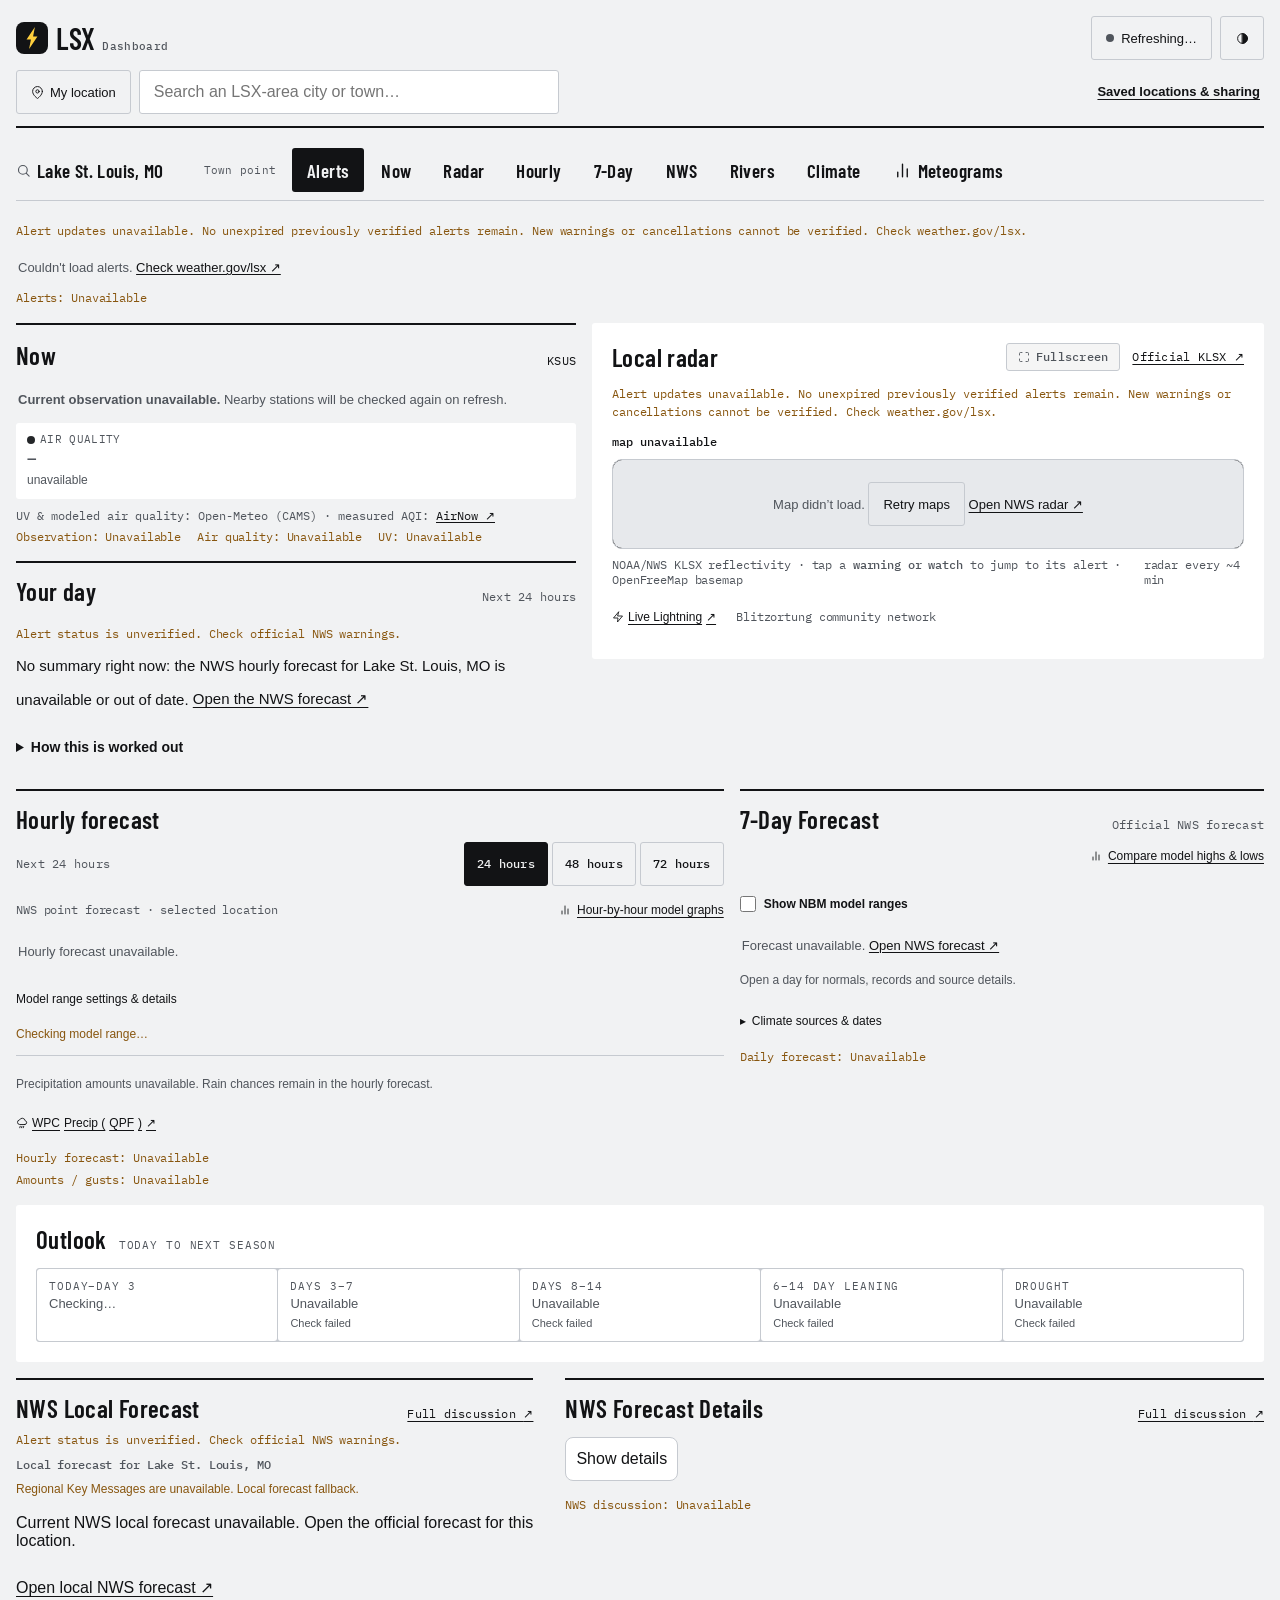
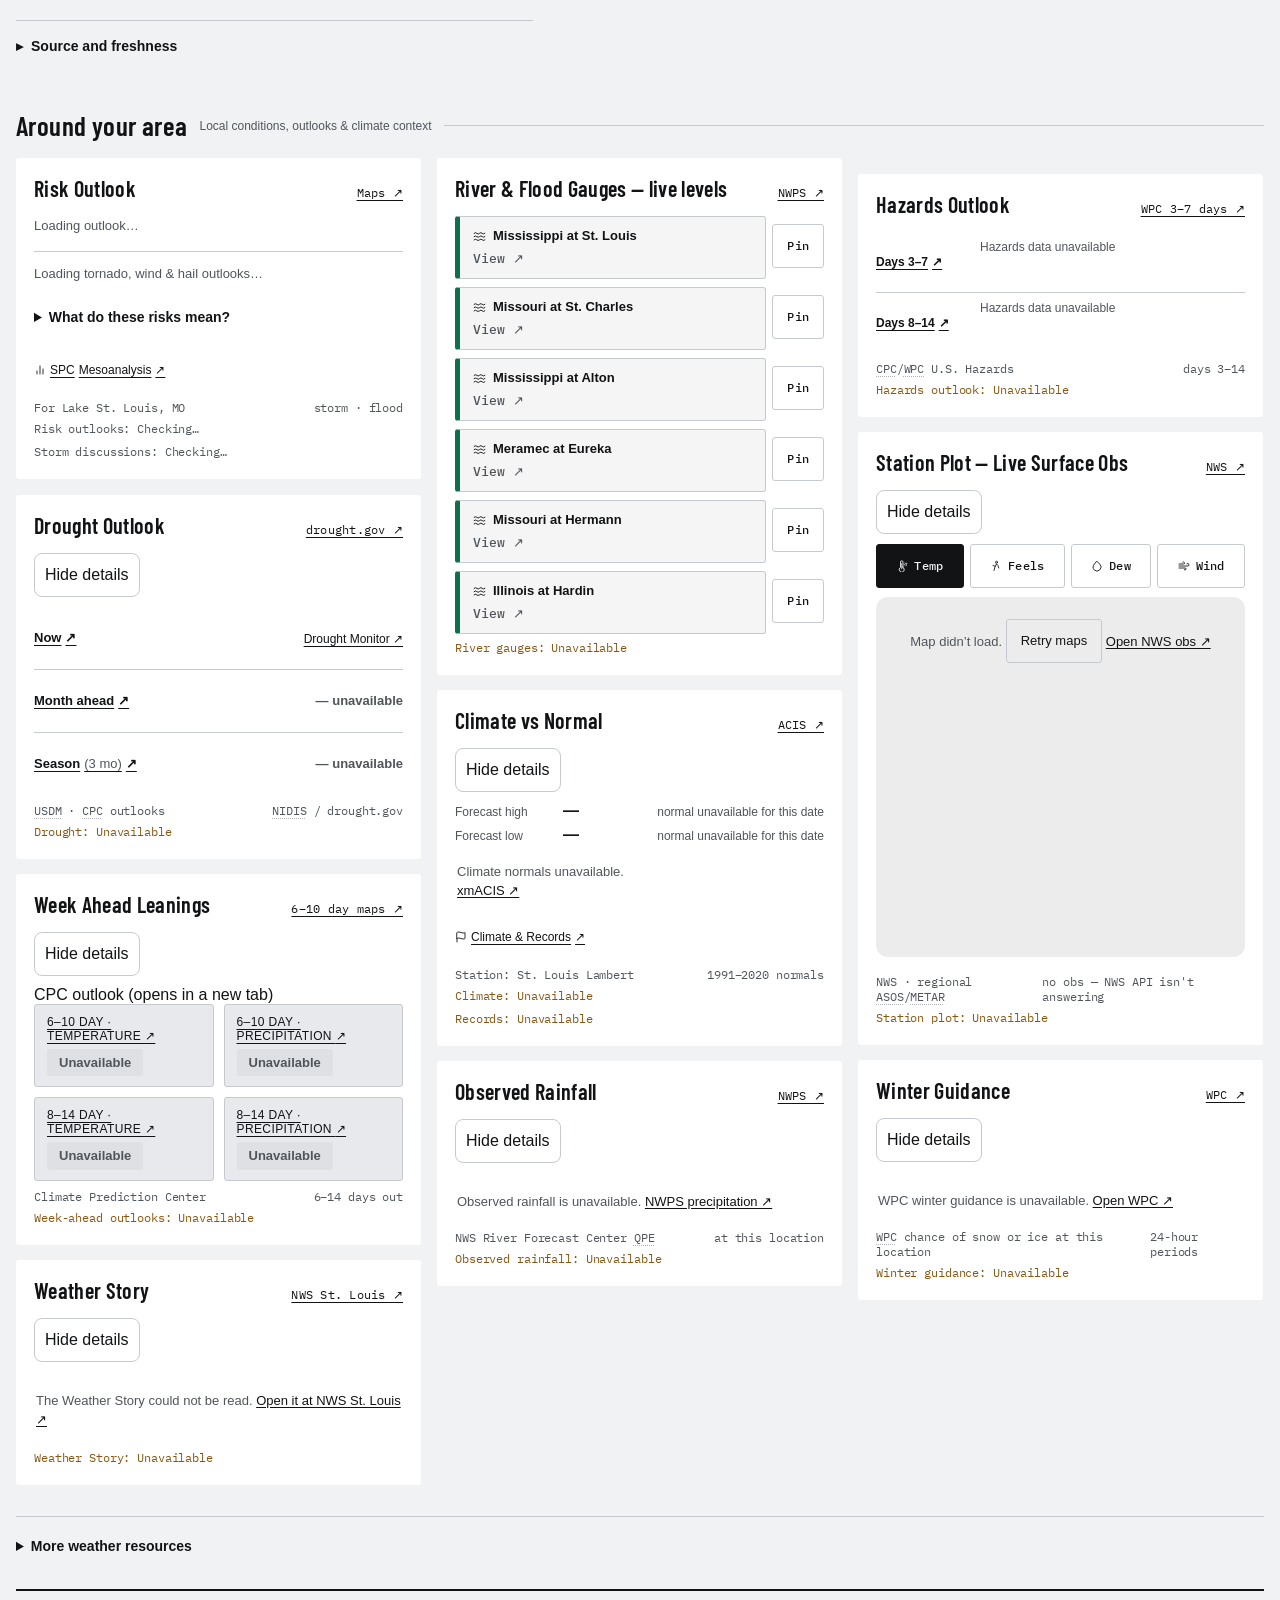
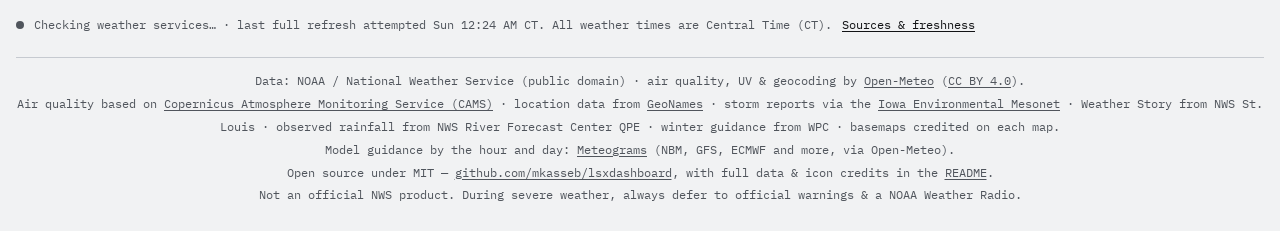
==== index.html @ ae36fa6a "Fit the Meteograms tab inside the 390px section bar weather-stress-tests requires every jump-nav lin" ====
<!DOCTYPE html>
<html lang="en" data-theme="auto">
<head>
<meta charset="UTF-8">
<meta name="viewport" content="width=device-width, initial-scale=1.0, viewport-fit=cover">
<meta name="apple-mobile-web-app-capable" content="yes">
<meta name="mobile-web-app-capable" content="yes">
<meta name="apple-mobile-web-app-status-bar-style" content="default">
<meta name="apple-mobile-web-app-title" content="LSX">
<meta name="theme-color" content="#0e0f11">
<link rel="icon" href="data:image/svg+xml,%3Csvg%20xmlns%3D%22http%3A%2F%2Fwww.w3.org%2F2000%2Fsvg%22%20viewBox%3D%220%200%20100%20100%22%3E%3Cstyle%3E.bg%7Bfill%3A%23121315%7D.bolt%7Bfill%3A%23ffcf3d%7D%40media%28prefers-color-scheme%3Adark%29%7B.bg%7Bfill%3A%23eeede9%7D.bolt%7Bfill%3A%230e0f11%7D%7D%3C%2Fstyle%3E%3Crect%20class%3D%22bg%22%20width%3D%22100%22%20height%3D%22100%22%20rx%3D%228%22%2F%3E%3Cpath%20class%3D%22bolt%22%20d%3D%22M59%2016%2033%2054.5h13.6L41%2084l26-38.5H53.4Z%22%2F%3E%3C%2Fsvg%3E">
<link rel="apple-touch-icon" href="icon-180.png">
<link rel="manifest" href="manifest.webmanifest">
<title>LSX Dashboard — eastern Missouri &amp; southwest Illinois weather</title>
<script>(function(){try{var t=localStorage.getItem("lsxTheme")||"auto";if(t!=="light"&&t!=="dark")t=(window.matchMedia&&window.matchMedia("(prefers-color-scheme: light)").matches)?"light":"dark";document.documentElement.setAttribute("data-theme",t);}catch(e){}})();</script>
<link rel="preconnect" href="https://cdn.jsdelivr.net" crossorigin>
<link rel="preconnect" href="https://cdnjs.cloudflare.com" crossorigin>
<!-- Warm the sockets for the feeds fetched immediately after paint (DNS+TLS in parallel with render) -->
<link rel="preconnect" href="https://api.weather.gov" crossorigin>
<link rel="preconnect" href="https://opengeo.ncep.noaa.gov">
<link rel="preconnect" href="https://tiles.openfreemap.org" crossorigin>

<!-- Descriptive metadata. Deliberately BELOW the preconnects: nothing here affects the first
     paint, and the sockets above are on the critical path. The description is one sentence and
     names the region twice — once as the office code people search for, once in plain English —
     because "LSX" and "St. Louis weather" are two different visitors arriving.
     og-image.png is generated by tools/og-image.py; re-run it if the logo or palette changes. -->
<meta name="description" content="Live radar, active watches and warnings, 7-day forecasts and river gauges for the NWS St. Louis (LSX) area: eastern Missouri and southwest Illinois.">
<link rel="canonical" href="https://lsxdashboard.com/">
<meta property="og:type" content="website">
<meta property="og:site_name" content="LSX Dashboard">
<meta property="og:url" content="https://lsxdashboard.com/">
<meta property="og:title" content="LSX Dashboard — eastern Missouri &amp; southwest Illinois weather">
<meta property="og:description" content="Live radar, active watches and warnings, 7-day forecasts and river gauges for the NWS St. Louis (LSX) area.">
<meta property="og:image" content="https://lsxdashboard.com/og-image.png">
<meta property="og:image:type" content="image/png">
<meta property="og:image:width" content="1200">
<meta property="og:image:height" content="630">
<meta property="og:image:alt" content="LSX Dashboard — live radar, watches and warnings, 7-day forecast, river gauges and climate for eastern Missouri and southwest Illinois.">
<meta property="og:locale" content="en_US">
<meta name="twitter:card" content="summary_large_image">
<meta name="twitter:title" content="LSX Dashboard — eastern Missouri &amp; southwest Illinois weather">
<meta name="twitter:description" content="Live radar, active watches and warnings, 7-day forecasts and river gauges for the NWS St. Louis (LSX) area.">
<meta name="twitter:image" content="https://lsxdashboard.com/og-image.png">
<meta name="twitter:image:alt" content="LSX Dashboard — live radar, watches and warnings, 7-day forecast, river gauges and climate for eastern Missouri and southwest Illinois.">

<!-- Map styles become stylesheets only when a map is requested. -->
<link data-map-style href="https://cdnjs.cloudflare.com/ajax/libs/leaflet/1.9.4/leaflet.min.css"
  integrity="sha384-c6Rcwz4e4CITMbu/NBmnNS8yN2sC3cUElMEMfP3vqqKFp7GOYaaBBCqmaWBjmkjb" crossorigin="anonymous">
<link data-map-style href="https://cdn.jsdelivr.net/npm/maplibre-gl@5.24.0/dist/maplibre-gl.css"
  integrity="sha384-uTttxo/aOKbdE5RlD/SPzSDoDmNvGlUYPjONi2MN/b7c9HPSvW07OIuyP7uL6jxK" crossorigin="anonymous">
<!-- The three faces are fetched alongside the stylesheet and declared font-display:optional, so
     each one is either there for the first paint or sits this visit out. A face that swapped in
     late moved every card below the header, and a control that moves between pointer-down and
     click is the failure this page has already had to engineer around once. crossorigin is
     required on a font preload even for a same-origin file, or the browser fetches it twice. -->
<link rel="preload" href="/assets/fonts/barlow-condensed-latin-600-normal.woff2" as="font" type="font/woff2" crossorigin>
<link rel="preload" href="/assets/fonts/ibm-plex-mono-latin-400-normal.woff2" as="font" type="font/woff2" crossorigin>
<link rel="preload" href="/assets/fonts/ibm-plex-mono-latin-500-normal.woff2" as="font" type="font/woff2" crossorigin>
<link rel="stylesheet" href="/assets/dashboard.css?v=3e94b5677f64b474">
</head>
<body>
<!-- First focusable thing on the page, and deliberately ahead of the sprite so it stays that way.
     Everything between the top of the document and the dashboard is one header row and a search
     box, but a keyboard user still has to walk them on every visit. -->
<a class="skip" href="#main">Skip to content</a>
<!-- Icon sprite. Inline rather than a CDN set for three reasons: the page must keep working when a
     CDN is unreachable (the same rule Meteocons obeys via wxiFail), an <img> cannot inherit the
     severity colour the way a <use> can, and an inline sprite adds no origin to the CSP. One glyph
     per CONCEPT — heat used to be drawn with a sweating face in five places and a flame in two, and
     rain as a cloud, a droplet or an umbrella depending on which loader rendered it. Draw one with
     the ic() helper in the script; tools/check.py fails the build if a name has no symbol here.

     The interface and generic-data marks below are drawn from, or closely after, Feather
     (https://feathericons.com, © 2013-2023 Cole Bemis, MIT) — credited in the README's licence
     table alongside Meteocons, which the footer links. The weather-specific glyphs are original. -->
<!-- Keep this filter renderable (not display:none) for all three browser engines. -->
<svg aria-hidden="true" focusable="false" width="0" height="0" style="position:absolute;overflow:hidden" xmlns="http://www.w3.org/2000/svg"><defs>
  <filter id="weatherIconOutline" x="-20%" y="-20%" width="140%" height="140%" color-interpolation-filters="sRGB">
    <feGaussianBlur in="SourceAlpha" stdDeviation=".8" result="edge"/>
    <feComponentTransfer in="edge" result="edgeSolid"><feFuncA type="linear" slope="16" intercept="-.5"/></feComponentTransfer>
    <feFlood flood-color="#526373" result="edgeColor"/>
    <feComposite in="edgeColor" in2="edgeSolid" operator="in" result="outline"/>
    <feMerge><feMergeNode in="outline"/><feMergeNode in="SourceGraphic"/></feMerge>
  </filter>
</defs></svg>
<svg id="sprite" aria-hidden="true" xmlns="http://www.w3.org/2000/svg"><defs>
  <symbol id="i-sun" viewBox="0 0 24 24"><circle cx="12" cy="12" r="4"/><path d="M12 2v2M12 20v2M2 12h2M20 12h2M4.9 4.9l1.4 1.4M17.7 17.7l1.4 1.4M4.9 19.1l1.4-1.4M17.7 6.3l1.4-1.4"/></symbol>
  <symbol id="i-moon" viewBox="0 0 24 24"><path d="M20 14.5A8.5 8.5 0 0 1 9.5 4a8.5 8.5 0 1 0 10.5 10.5z"/></symbol>
  <symbol id="i-cloud" viewBox="0 0 24 24"><path d="M17.5 18H7.5a4.5 4.5 0 0 1-.5-8.97 6 6 0 0 1 11.4 1.55A3.75 3.75 0 0 1 17.5 18z"/></symbol>
  <symbol id="i-rain" viewBox="0 0 24 24"><path d="M17.5 15H7.5a4.5 4.5 0 0 1-.5-8.97 6 6 0 0 1 11.4 1.55A3.75 3.75 0 0 1 17.5 15zM8.5 18.5l-1 3M12 18.5l-1 3M15.5 18.5l-1 3"/></symbol>
  <symbol id="i-storm" viewBox="0 0 24 24"><path d="M17.5 14H7.5a4.5 4.5 0 0 1-.5-8.97 6 6 0 0 1 11.4 1.55A3.75 3.75 0 0 1 17.5 14zM13 16l-2.5 3.5h3L11 23"/></symbol>
  <symbol id="i-snow" viewBox="0 0 24 24"><path d="M12 2v20M4.2 6.5l15.6 9M19.8 6.5L4.2 15.5"/></symbol>
  <symbol id="i-drop" viewBox="0 0 24 24"><path d="M12 2.7l5.66 5.65a8 8 0 1 1-11.31 0z"/></symbol>
  <symbol id="i-flood" viewBox="0 0 24 24"><path d="M2 8q2.5-2.5 5 0t5 0t5 0t5 0M2 14q2.5-2.5 5 0t5 0t5 0t5 0M2 20q2.5-2.5 5 0t5 0t5 0t5 0"/></symbol>
  <symbol id="i-tornado" viewBox="0 0 24 24"><path d="M3 4h18M5 8.5h14M7.5 13h9M10 17.5h4.5M12.5 17.5L11 22"/></symbol>
  <symbol id="i-wind" viewBox="0 0 24 24"><path d="M9.6 4.6A2 2 0 1 1 11 8H2M12.6 19.4A2 2 0 1 0 14 16H2M17.7 7.7A2.5 2.5 0 1 1 19.5 12H2"/></symbol>
  <symbol id="i-fog" viewBox="0 0 24 24"><path d="M3 9h18M6 13.5h15M3 18h13"/></symbol>
  <symbol id="i-fire" viewBox="0 0 24 24"><path d="M12 22a7 7 0 0 0 7-7c0-4-3-6-4.5-9.5C13.5 3.5 12 2 12 2s-1 2.5-2.5 4.5C8 9 5 11 5 15a7 7 0 0 0 7 7z"/><path d="M12 22a3 3 0 0 0 3-3c0-1.8-1.5-2.7-2-4-.5 1.3-2 2.2-2 4a3 3 0 0 0 1 3z"/></symbol>
  <symbol id="i-drought" viewBox="0 0 24 24"><path d="M12 3.5l4.8 4.8a6.8 6.8 0 1 1-9.6 0zM4 20L20 4"/></symbol>
  <symbol id="i-heat" viewBox="0 0 24 24"><path d="M14 14.8V4a2.5 2.5 0 0 0-5 0v10.8a5 5 0 1 0 5 0zM11.5 17.5V7M18 6c1.2.8 1.2 1.7 0 2.5s-1.2 1.7 0 2.5M21 6c1.2.8 1.2 1.7 0 2.5s-1.2 1.7 0 2.5"/></symbol>
  <symbol id="i-cold" viewBox="0 0 24 24"><path d="M14 14.8V4a2.5 2.5 0 0 0-5 0v10.8a5 5 0 1 0 5 0zM11.5 17.5v-4M19 4.5v7M16 6.2l6 3.6M22 6.2l-6 3.6"/></symbol>
  <symbol id="i-uv" viewBox="0 0 24 24"><path d="M12 2l8 3v6c0 5-3.4 8.6-8 11-4.6-2.4-8-6-8-11V5z"/></symbol>
  <symbol id="i-air" viewBox="0 0 24 24"><path d="M3 9h10a2.5 2.5 0 1 0-2.5-2.5M3 15h13a2.5 2.5 0 1 1-2.5 2.5M18.4 8h.01M17.4 11.8h.01M20.6 13.4h.01"/></symbol>
  <symbol id="i-trend-down" viewBox="0 0 24 24"><path d="M23 18l-9.5-9.5-5 5L1 6M17 18h6v-6"/></symbol>
  <symbol id="i-walk" viewBox="0 0 24 24"><circle cx="13" cy="4.5" r="2"/><path d="M13 8l-2.5 4.5L8 21M13 8l3 3 1.5 5M10.5 12.5L6 11"/></symbol>
  <symbol id="i-record" viewBox="0 0 24 24"><path d="M4 15s1-1 4-1 5 2 8 2 4-1 4-1V3s-1 1-4 1-5-2-8-2-4 1-4 1zM4 22v-7"/></symbol>
  <symbol id="i-stats" viewBox="0 0 24 24"><path d="M18 20V10M12 20V4M6 20v-6"/></symbol>
  <symbol id="i-alert" viewBox="0 0 24 24"><path d="M10.3 3.9L1.8 18a2 2 0 0 0 1.7 3h17a2 2 0 0 0 1.7-3L13.7 3.9a2 2 0 0 0-3.4 0zM12 9v4M12 17h.01"/></symbol>
  <symbol id="i-info" viewBox="0 0 24 24"><circle cx="12" cy="12" r="10"/><path d="M12 16v-4M12 8h.01"/></symbol>
  <symbol id="i-check" viewBox="0 0 24 24"><path d="M20 6L9 17l-5-5"/></symbol>
  <symbol id="i-target" viewBox="0 0 24 24"><circle cx="12" cy="12" r="9"/><circle cx="12" cy="12" r="3.5"/><path d="M22 12h-3M5 12H2M12 5V2M12 22v-3"/></symbol>
  <symbol id="i-pin" viewBox="0 0 24 24"><path d="M21 10c0 7-9 13-9 13s-9-6-9-13a9 9 0 0 1 18 0z"/><circle cx="12" cy="10" r="3"/></symbol>
  <symbol id="i-close" viewBox="0 0 24 24"><path d="M18 6L6 18M6 6l12 12"/></symbol>
  <symbol id="i-expand" viewBox="0 0 24 24"><path d="M8 3H5a2 2 0 0 0-2 2v3m18 0V5a2 2 0 0 0-2-2h-3m0 18h3a2 2 0 0 0 2-2v-3M3 16v3a2 2 0 0 0 2 2h3"/></symbol>
  <symbol id="i-play" viewBox="0 0 24 24"><path d="M6 3.5l14 8.5-14 8.5z" fill="currentColor" stroke-linejoin="round"/></symbol>
  <symbol id="i-pause" viewBox="0 0 24 24"><path d="M7 4h3v16H7zM14 4h3v16h-3z" fill="currentColor"/></symbol>
  <symbol id="i-lock" viewBox="0 0 24 24"><rect x="3.5" y="10.5" width="17" height="11" rx="2"/><path d="M7.5 10.5V7a4.5 4.5 0 0 1 9 0v3.5"/></symbol>
  <symbol id="i-plane" viewBox="0 0 24 24"><path d="M22 2L11 13M22 2l-7 20-4-9-9-4z"/></symbol>
  <symbol id="i-bolt" viewBox="0 0 24 24"><path d="M13 2L3 14h9l-1 8 10-12h-9z"/></symbol>
  <symbol id="i-search" viewBox="0 0 24 24"><circle cx="11" cy="11" r="7"/><path d="M21 21l-4.35-4.35"/></symbol>
  <symbol id="i-theme-auto" viewBox="0 0 24 24"><circle cx="12" cy="12" r="9"/><path d="M12 3a9 9 0 0 1 0 18z" fill="currentColor"/></symbol>
</defs></svg>
<div id="wxbg" aria-hidden="true"><i class="b1"></i><i class="b2"></i></div>

<!-- <header> is the banner landmark: who this is and where it's reporting from, plus the control
     that changes "where". The old markup put .top itself on the <header>, which left the location
     bar sitting between two landmarks belonging to neither. -->
<header>
<div class="top">
  <div class="brand">
    <!-- No aria-label. It is prohibited on a bare <div> (no role for it to name), and it was
         announcing the brand a second time immediately before the <h1> that says it. The mark
         is decorative here: the inner <svg> is already aria-hidden. -->
    <div class="logo">
      <!-- The bolt is CUT OUT of the radar rather than laid on top of it. Stacked, the two read as
           two unrelated pictures fighting for the same 44px — rings saying "radar", a bolt saying
           "storm", and the bolt simply occluding the rings. Knocked out with a clearance gap, they
           read as one object, and the gap does the separating that an outline used to do badly.
           #lgmask's black stroke IS that gap: widen the stroke to widen the halo. -->
      <svg viewBox="0 0 44 44" width="44" height="44" role="img" aria-hidden="true">
        <defs>
          <linearGradient id="lgbg" x1="0" y1="0" x2="0" y2="1">
            <stop class="lg-bg1" offset="0"/><stop class="lg-bg2" offset="1"/>
          </linearGradient>
          <radialGradient id="lgsweep" cx="50%" cy="50%" r="50%">
            <stop class="lg-sweep-stop" offset=".15" stop-opacity=".5"/><stop class="lg-sweep-stop" offset="1" stop-opacity="0"/>
          </radialGradient>
          <mask id="lgmask">
            <rect width="44" height="44" fill="#fff"/>
            <path d="M26 7 14.5 24H20.5L18 37 29.5 20H23.5Z" fill="#000" stroke="#000" stroke-width="2.6" stroke-linejoin="round"/>
          </mask>
        </defs>
        <rect width="44" height="44" rx="11" fill="url(#lgbg)"/>
        <g mask="url(#lgmask)">
          <g class="lg-rings" fill="none" stroke-width="1.5">
            <circle cx="22" cy="22" r="15" opacity=".34"/>
            <circle cx="22" cy="22" r="10" opacity=".46"/>
            <circle cx="22" cy="22" r="5" opacity=".58"/>
          </g>
          <path class="lg-sweep" d="M22 22 22 7A15 15 0 0 0 7.6 16.9Z" fill="url(#lgsweep)"/>
        </g>
        <path class="lg-bolt" d="M26 7 14.5 24H20.5L18 37 29.5 20H23.5Z"/>
      </svg>
    </div>
    <div>
      <h1>LSX <span class="brand-word">Dashboard</span></h1>
      <!-- Where, in plain English. "NWS LSX County Warning Area" is exact and tells a stranger
           nothing; LSX in the title already carries the office reference for anyone who knows it.
           No institutional noun on the end — this is not an NWS operation and the subtitle is the
           first thing that would imply otherwise. -->
      <div class="sub">Eastern Missouri and Southwest Illinois Weather</div>
    </div>
  </div>
  <div class="header-right">
    <button class="refresh-btn" id="refresh" title="Refresh everything now">
      <span class="dot" id="statusDot" data-state="loading"></span><span id="refreshLabel">Refresh</span>
    </button>
    <button id="themeBtn" title="Theme: auto (tap to change)" aria-label="Toggle light/dark theme"><svg class="ic" aria-hidden="true"><use href="#i-theme-auto"/></svg></button>
  </div>
</div>

<div class="locbar">
  <button id="geoBtn" title="Use my current location" aria-label="My location — use current location"><svg class="ic" aria-hidden="true"><use href="#i-pin"/></svg><span class="g-txt">My location</span></button>
  <form id="locForm" class="locsearch" autocomplete="off">
    <input id="locSearch" type="search" placeholder="Search an LSX-area city or town…" autocomplete="off" aria-label="Search a location in the St. Louis (LSX) forecast area" enterkeyhint="search"
           role="combobox" aria-expanded="false" aria-controls="locSug" aria-autocomplete="list">
    <div id="locSug" class="locsug" role="listbox" aria-label="Location suggestions"></div>
  </form>
</div>
<details id="locationTools" class="disclosure location-tools">
  <summary>Saved locations &amp; sharing</summary>
  <div class="loc-actions">
    <button type="button" id="favoriteToggle" aria-pressed="false">Save this location</button>
    <label for="favoriteSelect">Favorites</label>
    <select id="favoriteSelect"><option value="">Choose a saved location</option></select>
    <button type="button" id="favoriteRemove" disabled>Remove selected favorite</button>
    <button type="button" id="shareLocation">Copy location link</button>
  </div>
  <input id="locationLink" type="url" readonly aria-label="Shareable link for the selected location">
  <p>City searches use a representative town point. Use My location for more precise warning-polygon checks. Always follow official NWS warnings for your area.</p>
</details>
<div id="locFeedback" role="status" aria-live="polite"></div>
</header>

<!-- Jump links. The wrapper stays a direct child of <body> so it can stick after the header has
     scrolled away. The links keep their native horizontal scrolling; edge buttons appear only
     when a phone-width bar has more sections in that direction. -->
<div class="jump-wrap">
<div class="sticky-context"><a id="stickyLocation" href="#locForm" aria-label="Change selected forecast location"><svg class="ic" aria-hidden="true"><use href="#i-search"/></svg><span id="stickyPlace">Lake St. Louis, MO</span></a><span class="sticky-kind" id="stickyKind">Town point</span></div>
<nav class="jump" id="jumpNav" aria-label="Jump to a section">
  <a href="#alertsCard">Alerts</a>
  <a href="#currentCard">Now</a>
  <a href="#radarCard">Radar</a>
  <a href="#h24Card">Hourly</a>
  <a href="#forecastCard">7-Day</a>
  <a href="#callCard">NWS</a>
  <a href="#riversCard">Rivers</a>
  <a href="#climateCard">Climate</a>
  <a class="jump-out" href="/meteograms" data-meteogram-link title="Hour-by-hour model graphs for this location (NBM, GFS, ECMWF…)"><svg class="ic" aria-hidden="true"><use href="#i-stats"/></svg><span class="jump-out-label">Meteograms</span></a>
</nav>
<button class="jump-step jump-prev" type="button" aria-label="Scroll sections left">‹</button>
<button class="jump-step jump-next" type="button" aria-label="Scroll sections right">›</button>
</div>

<main id="main" tabindex="-1">

<div id="snapBar" class="snapbar"><span class="sb-spin"></span><span id="snapBarText"></span></div>


<div class="grid redesign-grid">
<section class="card  bannered" id="alertsCard">
    <h2>Active Watches, Warnings &amp; Advisories — <span id="alertsScope">LSX</span></h2>
    <p id="alertUpdateNote" class="feed-status" data-state="unavailable" role="status" hidden></p>
    <div id="alerts"><div class="loading">Loading alerts…</div></div>
  </section>
<div id="mcd"></div>
<!-- Storm layout (syncActiveMode in dashboard-context.js): shown only while a covering convective
     or flash-flood warning holds the page in its active-day form, with a way back to the usual
     layout. role=status so the switch is announced, not just painted. -->
<div class="active-bar" id="activeBar" role="status" hidden>
  <span class="active-dot" aria-hidden="true"></span><span id="activeBarText"></span>
  <button type="button" class="active-toggle" id="activeToggle">Show the usual layout</button>
</div>
<!-- Road conditions, shown during the storm layout or under a covering winter warning (syncRoadLinks). -->
<p class="resource-links road-links" id="roadLinks" hidden>
  <span class="resource-note">Road conditions:</span>
  <a class="source-link" href="https://traveler.modot.org/map/" target="_blank" rel="noopener noreferrer">MoDOT Traveler Map <span aria-hidden="true">↗</span></a>
  <a class="source-link" href="https://www.gettingaroundillinois.com/" target="_blank" rel="noopener noreferrer">Getting Around Illinois (IDOT) <span aria-hidden="true">↗</span></a>
</p>
<!-- Layout: the answer first, the evidence beside it. Now + Your day sit next to radar so the three
     things people open a weather page for share the first screen; everything that is merely
     context waits below. Plain CSS grid places these bands, so no script reparents cards. -->
<div class="top-band">
<div class="now-stack">
<section class="card hero" id="currentCard">
      <h2>Now <span class="sr" id="railNowSub"></span><span class="link" id="ccStation">&mdash;</span></h2>
      <div id="current"><div class="loading">Loading…</div></div>
    </section>
<!-- Storm reports: Local Storm Reports from the Iowa Environmental Mesonet, filtered to the St. Louis
     office. Requested only while the storm layout is on, so a calm day costs no requests. -->
<section class="card" id="reportsCard" aria-labelledby="reportsTitle" hidden>
    <h2 id="reportsTitle">Storm reports <span class="reports-sub">Last 3 hours · NWS St. Louis</span>
      <a class="link" href="https://mesonet.agron.iastate.edu/lsr/#LSX/-180/0" target="_blank" rel="noopener noreferrer" aria-label="IEM storm reports, Iowa Environmental Mesonet (opens in a new tab)">IEM <span aria-hidden="true">↗</span></a>
    </h2>
    <div id="reports"><div class="loading">Checking storm reports…</div></div>
    <p class="reports-note">Reports are unverified first-hand accounts from spotters, the public and officials. A lack of reports does not mean a lack of damage.</p>
  </section>
<!-- Your Day: the answer before the evidence. Computed by this page from the NWS hourly and
     seven-day forecasts (buildBottomLine + glanceWear in weather-core.js) and labelled as such;
     it sits beside, never inside, the verified NWS Key Messages card. Never snapshot-restored. -->
<section class="card" id="glanceCard" aria-labelledby="glanceTitle">
    <div class="glance-head">
      <h2 id="glanceTitle">Your day</h2>
      <span class="glance-scope" id="glanceScope">Next 24 hours</span>
    </div>
    <p id="glanceStatus" class="feed-status" data-state="unavailable" role="status" hidden></p>
    <div id="glance" aria-live="polite"><div class="loading">Reading the forecast…</div></div>
    <details class="disclosure" id="glanceWhy">
      <summary>How this is worked out</summary>
      <p>The dashboard uses the NWS hourly forecast, active local alerts, UV, air quality and SPC/WPC outlooks to pick the Now takeaway. A fresh station reading supplies the current hour's temperature and feels-like. Timing estimates look ahead, skipping hours that started more than 30 minutes ago. Cold mornings are judged against local normals and the date's historical lows when available. Without those, the cold-morning cue starts at 35°F.</p>
      <p>Your day includes a rain answer for the available hours in the next 24 hours. A single Later row can summarize the seven-day forecast beyond that window. Clothing advice follows changes in feels-like between 7 AM and 10 PM over the next 15 hours. The summary needs at least six usable hourly periods, and clothing advice needs at least three in its window. Official warnings above and NWS Key Messages take precedence.</p>
    </details>
  </section>
</div>
<section class="card hero" id="radarCard">
    <div class="rs-head">
      <h2 id="skyTitle">Local radar</h2>
      <span class="rs-right">
        <!-- "Hide" used to live here, next to Fullscreen. It was the other half of a toggle whose
             two halves sat a screen apart and disagreed about which word described the state; the
             card is permanent now, so neither half exists. -->
        <!-- Both marks ship in the markup and CSS picks one, rather than JS rewriting a <use>
             href: it keeps the icon in lockstep with the class that decides everything else, and
             it keeps both symbols visibly referenced (tools/check.py fails on a sprite symbol
             nothing points at, and an href assembled at runtime is exactly the kind of reference
             it cannot see). This used to be the rail toggle's trick; it outlived that button. -->
        <button type="button" class="rs-full" id="rsFull" aria-expanded="false" aria-controls="rsRadar" aria-label="Open radar fullscreen"
          ><svg class="ic ic-show" aria-hidden="true"><use href="#i-expand"/></svg
          ><svg class="ic ic-hide" aria-hidden="true"><use href="#i-close"/></svg
          ><span class="rsf-t">Fullscreen</span></button>
        <span class="link" id="rsLink"><a href="https://radar.weather.gov/station/KLSX/standard" target="_blank" rel="noopener">Official KLSX ↗</a></span>
      </span>
    </div>
    <div class="radar-options">
      <div class="rs-tabs radar-sources" role="group" aria-label="Radar source">
        <button type="button" class="rs-tab on" data-radar-source="klsx" aria-pressed="true">Local KLSX</button>
        <button type="button" class="rs-tab" data-radar-source="regional" aria-pressed="false">Regional</button>
      </div>
      <div class="radar-product">
        <select id="radarProduct" aria-label="Radar product" aria-describedby="radarProductNote">
          <option value="reflectivity">Reflectivity</option>
          <option value="velocity">Velocity</option>
        </select>
      </div>
      <span class="rs-tabs" id="rsTabs" role="group" aria-label="Map layers">
        <button type="button" class="rs-tab on" data-l="radar" aria-pressed="true">Radar</button>
        <button type="button" class="rs-tab" data-l="sat" aria-pressed="false">Satellite</button>
      </span>
    </div>
    <p class="radar-product-note" id="radarProductNote" hidden></p>
    <p id="radarAlertNote" class="feed-status" data-state="unavailable" hidden></p>
    <p class="radar-time" id="radarTime"></p>
    <div class="rs-view" id="rsRadar">
      <div class="imgwrap maplock-wrap">
        <div id="radar" class="frame"></div>
        <div class="maplock"><button type="button" class="maplock-pill">Tap to interact</button></div>
      </div>
      <div class="radar-ctl" id="radarCtl">
        <!-- No duration in the markup: setRadarBtn() writes the span the frame list ACTUALLY holds.
             The hard-coded "~30 minutes" that used to live here overstated the loop at every width
             — 18 minutes on a desktop, 10 on a phone — because the frame COUNT was fixed here while
             the sweep cadence is NWS's to change. Nothing static can stay true about that number. -->
        <button type="button" id="radarPlay" aria-label="Play radar loop" title="Play the radar loop"><svg class="ic" aria-hidden="true"><use href="#i-play"/></svg>Loop</button>
        <input type="range" id="radarSlider" min="0" max="0" value="0" step="1" aria-label="Scrub radar time">
        <span class="rc-t" id="radarFrameTime"></span>
        <!-- The .rc-load style has existed since the scrubber shipped with nothing behind it.
             This is what it was for: a zoom makes every pooled frame refetch, and the loop holds
             rather than stepping through blanks. Empty except while it is actually waiting. -->
        <span class="rc-load" id="radarLoad"></span>
      </div>
      <!-- role="img" collapses the whole key to its aria-label on purpose: read linearly the tick
           words are "light heavy hail", which is noise. The label says the thing they mean. -->
      <div class="rs-legend" id="rsLegend">
      <div class="radar-key" id="regionalRadarScale" role="img" hidden
           title="Radar reflectivity in dBZ — how hard it is coming down"
           aria-label="Reflectivity key: green is light rain, yellow and red are heavy rain, pink and purple mean hail is likely.">
        <span class="rl-t">Intensity</span>
        <span class="rl-scale">
          <span class="rl-bar"></span>
          <!-- Positions are the real scale, not eyeballed spacing: the bar spans 15–65 dBZ, so a
               label for D sits at (D−15)/50. light≈21, heavy≈45, hail≈59. -->
          <span class="rl-ticks"><span style="left:12%">light</span><span style="left:60%">heavy</span><span style="left:88%">hail</span></span>
        </span>
      </div>
      <div class="station-radar-key" id="stationRadarScale">
        <span class="rl-t" id="stationLegendTitle">Reflectivity · dBZ</span>
        <img id="stationLegendImage" alt="KLSX reflectivity scale" width="500" height="30">
        <button type="button" class="radar-legend-retry" id="radarLegendRetry" hidden>Legend unavailable · Retry legend</button>
      </div>
      </div>
      <!-- Empty in the markup on purpose: syncWarnKey() fills it from the shapes actually drawn,
           and CSS :empty removes the row when the map is clear. -->
      <div class="rs-wkey" id="rsWarnKey"></div>
    </div>
    <div class="imgcap" id="rsCap"><span></span><span></span></div>
    <div class="resource-links">
      <a class="source-link" href="https://map.blitzortung.org/#7/38.7/-90.4" target="_blank" rel="noopener noreferrer" aria-label="Live Lightning — Blitzortung community network (opens in a new tab)"><svg class="ic" aria-hidden="true"><use href="#i-bolt"/></svg>Live Lightning <span aria-hidden="true">↗</span></a>
      <span class="resource-note">Blitzortung community network</span>
    </div>
  </section>
</div>
<!-- The calm rule: a context card that stops being calm (a gauge at action stage or worse, an
     elevated SPC/WPC/fire category) is moved here by setAttention() in dashboard.js and returns
     to the context pack when it calms down. Empty and hidden on an ordinary day. -->
<section class="attention-band" id="attention" aria-labelledby="attentionTitle" hidden>
  <div class="attention-head"><h2 id="attentionTitle">Worth a look today</h2><span class="attention-sub">Moved up from Around your area because these are not calm right now</span></div>
  <div class="attention-cards" id="attentionCards"></div>
</section>
<div class="planning-grid">
<section class="card " id="h24Card">
    <div class="hourly-head">
      <h2><span class="hourly-title-mobile">Plan your day</span><span class="hourly-title-desktop">Hourly forecast</span></h2>
      <span class="hourly-duration" id="h24Title">Next 24 hours</span>
      <div class="hourly-options" id="hourlyOptions" role="group" aria-label="Hourly forecast duration">
        <button type="button" data-hours="24" aria-pressed="true" disabled>24 hours</button>
        <button type="button" data-hours="48" aria-pressed="false" disabled>48 hours</button>
        <button type="button" data-hours="72" aria-pressed="false" disabled>72 hours</button>
      </div>
    </div>
    <div class="mg-row">
      <p class="hourly-forecast-source">NWS point forecast · <span id="h24loc">selected location</span></p>
      <a class="source-link mg-link" href="/meteograms" data-meteogram-link><svg class="ic" aria-hidden="true"><use href="#i-stats"/></svg>Hour-by-hour model graphs</a>
    </div>
    <div id="hourly24"><div class="loading">Loading hourly…</div></div>
    <div class="precip-details">
      <div class="precip-events" id="precipEvents"><div class="loading">Loading precipitation amounts…</div></div>
      <div class="resource-links">
        <a class="source-link" href="https://www.wpc.ncep.noaa.gov/qpf/qpf2.shtml" target="_blank" rel="noopener noreferrer" aria-label="WPC Precip (QPF) — precipitation amounts (opens in a new tab)"><svg class="ic" aria-hidden="true"><use href="#i-rain"/></svg><abbr title="Weather Prediction Center">WPC</abbr> Precip (<abbr title="Quantitative Precipitation Forecast — how much rain or melted snow is expected, not just whether">QPF</abbr>) <span aria-hidden="true">↗</span></a>
      </div>
    </div>
  </section>
<section class="card" id="forecastCard">
      <h2>7-Day Forecast <span class="forecast-primary-source">Official NWS forecast</span></h2>
      <div class="mg-row mg-row-end"><a class="source-link mg-link" href="/meteograms" data-meteogram-link><svg class="ic" aria-hidden="true"><use href="#i-stats"/></svg>Compare model highs &amp; lows</a></div>
      <div class="daily" id="daily"><div class="loading">Loading forecast…</div></div>
      <p class="record-calendar-note">Open a day for normals, records and source details.</p>
      <details class="record-source" id="forecastRecordSource">
        <summary>Climate sources &amp; dates</summary>
        <p class="record-station" id="forecastNormalStation">Normals: 1991–2020 · station data unavailable</p>
        <p class="record-station" id="forecastRecordStation">Daily records: station data unavailable</p>
        <div id="forecastRecordSourceBody">Station records load when this section approaches.</div>
      </details>
    </section>
</div>
<!-- One row from today to next season, filled by setOutlook() in dashboard-context.js from the
     same results the Risk, Hazards, Week Ahead and Drought cards paint. Calm, verified Hazards,
     Week Ahead and Drought cards fold into it; anything elevated, missing or unverified stays open. -->
<section class="card outlook-card" id="outlookCard" aria-labelledby="outlookTitle">
  <h2 id="outlookTitle">Outlook <span class="outlook-sub">Today to next season</span></h2>
  <div class="ol-row" id="outlookCells" role="group" aria-labelledby="outlookTitle"></div>
  <!-- A link cannot sit inside a cell button, so the office's current Weather Story for today to
       day 3 is a line directly under the row, shown only while one is valid (renderStory). -->
  <p class="ol-story" id="olStory" hidden>Today–Day 3 from NWS St. Louis: <a href="#storyCard">Weather Story</a></p>
  <p class="ol-note" id="outlookNote"></p>
</section>
<div class="nws-band">
<section class="card " id="callCard">
    <div class="call-head">
      <h2 id="keyMessagesTitle">NWS Local Forecast</h2>
      <a class="link" id="keyDiscussionLink" hidden target="_blank" rel="noopener noreferrer">Full discussion <span aria-hidden="true">↗</span></a>
    </div>
    <p id="briefStatus" class="feed-status" data-state="unavailable" role="status" hidden></p>
    <p class="nws-message-meta" id="keyMessagesMeta"></p>
    <p class="nws-message-status" id="keyMessagesStatus" role="status">Checking regional Key Messages and the local forecast…</p>
    <div class="callrow" id="callRow"></div>
    <details class="disclosure" id="briefWhy">
      <summary><span class="nws-source-arrow" aria-hidden="true">▸</span>Source and freshness</summary>
      <div id="briefEvidence"></div>
    </details>
  </section>
<section class="card " id="afdCard">
    <h2>NWS Forecast Details
      <a class="link" id="afdDiscussionLink" target="_blank" rel="noopener noreferrer" hidden>Full discussion <span aria-hidden="true">↗</span></a>
    </h2>
    <div id="afd"><div class="loading">Loading discussion…</div></div>
  </section>
</div>
<!-- During the storm layout the long tail folds to one row of buttons; each puts its section back. -->
<section class="active-fold" id="activeFold" aria-labelledby="activeFoldTitle" hidden>
  <h2 id="activeFoldTitle">Folded during the warning</h2>
  <div class="active-fold-chips" id="activeFoldChips">
    <button type="button" class="fold-chip" data-show="forecast" aria-controls="forecastCard"><b>7-day forecast</b></button>
    <button type="button" class="fold-chip" data-show="outlook" aria-controls="outlookCard"><b>Outlook</b> <span id="foldOutlook"></span></button>
    <button type="button" class="fold-chip" data-show="context" aria-controls="contextPack"><b>Around your area</b> <span>Rivers, climate, station plot</span></button>
  </div>
</section>
<div class="railhead"><span class="rail-t">Around your area</span><span class="rail-s">Local conditions, outlooks &amp; climate context</span></div>
<div class="masonry" id="contextPack">
<!-- NWS St. Louis Weather Story: only graphics inside their own start/end times (currentStories). -->
<section class="card" id="storyCard">
      <h2>Weather Story
        <a class="link" href="https://www.weather.gov/lsx/weatherstory" target="_blank" rel="noopener noreferrer">NWS St. Louis ↗</a>
      </h2>
      <div id="story"><div class="loading">Checking the Weather Story…</div></div>
    </section>
<!-- Observed rainfall at the selected point: RFC QPE, gauge-corrected (rainfallFromIdentify). -->
<section class="card" id="rainCard">
      <h2>Observed Rainfall
        <a class="link" href="https://water.noaa.gov/" target="_blank" rel="noopener noreferrer">NWPS ↗</a>
      </h2>
      <div id="rain"><div class="loading">Checking observed rainfall…</div></div>
      <div class="imgcap"><span>NWS River Forecast Center <abbr title="Quantitative Precipitation Estimate: radar, gauges and satellite combined">QPE</abbr></span><span>at this location</span></div>
    </section>
<!-- WPC probabilistic snow and ice, days 1-3: in season or with a WSSI impact (syncWinterDemand). -->
<section class="card" id="winterCard" hidden>
      <h2>Winter Guidance
        <a class="link" href="https://www.wpc.ncep.noaa.gov/pwpf/wwd_accum_probs.php" target="_blank" rel="noopener noreferrer">WPC ↗</a>
      </h2>
      <div id="winter"><div class="loading">Checking WPC winter guidance…</div></div>
      <div class="imgcap"><span><abbr title="Weather Prediction Center">WPC</abbr> chance of snow or ice at this location</span><span>24-hour periods</span></div>
    </section>
<section class="card " id="riversCard">
      <h2>River &amp; Flood Gauges — live levels <span class="qpfchip" id="qpf7"></span>
        <a class="link" href="https://water.noaa.gov/" target="_blank" rel="noopener" title="National Water Prediction Service — NOAA’s river gauge and flood forecast site">NWPS ↗</a>
      </h2>
      <div class="river" id="rivers"><div class="loading">Loading gauges…</div></div>
    </section>
<section class="card" id="riskCard">
      <h2>Risk Outlook
        <a class="link" href="https://www.spc.noaa.gov/products/outlook/day1otlk.html" target="_blank" rel="noopener">Maps ↗</a>
      </h2>
      <p class="risk-quiet" id="riskQuiet" hidden>No elevated storm, flash-flood or fire outlook categories for this location through day 3.</p>
      <p class="feed-status" id="riskProbabilityNote" data-state="partial" hidden>Some tornado, wind or hail probabilities are unavailable.</p>
      <details class="disclosure" id="riskBreakdown" open>
        <summary hidden>View outlook breakdown</summary>
        <div id="spc"><div class="loading">Loading outlook…</div></div>
        <div class="spc-threats" id="spcThreats"><div class="loading">Loading tornado, wind &amp; hail outlooks…</div></div>
      </details>
      <details class="disclosure" id="riskHelp">
        <summary>What do these risks mean?</summary>
        <dl>
          <dt>Storm outlook</dt><dd>Marginal, Slight, Enhanced, Moderate and High describe increasing severe-storm potential. The fraction is a category rank, not a probability or a warning.</dd>
          <dt>Flood outlook</dt><dd>Marginal, Slight, Moderate and High describe flash-flood risk from excessive rainfall. River flood levels are shown separately in the gauges card.</dd>
          <dt>Fire outlook</dt><dd>Elevated, Critical and Extremely Critical describe conditions that support rapid fire spread. Avoid outdoor burning when fire risk is elevated.</dd>
          <dt>Severe-weather probabilities</dt><dd>The chance of a tornado, damaging storm wind or large hail within 25 miles during the stated period. A low probability still allows an event.</dd>
          <dt>Outlooks and warnings</dt><dd>Outlooks support planning. An official NWS warning calls for action now; follow its instructions.</dd>
        </dl>
      </details>
      <div class="resource-links">
        <a class="source-link" href="https://www.spc.noaa.gov/exper/mesoanalysis/" target="_blank" rel="noopener noreferrer" aria-label="SPC Mesoanalysis (opens in a new tab)"><svg class="ic" aria-hidden="true"><use href="#i-stats"/></svg><abbr title="Storm Prediction Center">SPC</abbr> Mesoanalysis <span aria-hidden="true">↗</span></a>
      </div>
      <div class="imgcap"><span id="spcLoc">SPC &middot; WPC</span><span>storm &middot; flood</span></div>
    </section>
<section class="card" id="aqiCard">
      <h2>Air Quality <span class="aqi-modeled">modeled</span>
        <a class="link" href="https://gispub.epa.gov/airnow/" target="_blank" rel="noopener">Measured: AirNow ↗</a>
      </h2>
      <div id="aqi"></div>
    </section>
<section class="card" id="hazardsCard">
      <h2>Hazards Outlook
        <a class="link" href="https://www.wpc.ncep.noaa.gov/threats/threats.php" target="_blank" rel="noopener noreferrer" aria-label="WPC 3–7 days hazards outlook (opens in a new tab)" title="WPC days 3–7 hazards outlook">WPC 3–7 days ↗</a>
      </h2>
      <div id="hazards"><div class="loading">Loading hazards…</div></div>
      <div class="imgcap"><span><abbr title="Climate Prediction Center">CPC</abbr>/<abbr title="Weather Prediction Center">WPC</abbr> U.S. Hazards</span><span id="hazIssued">days 3–14</span></div>
    </section>
<section class="card" id="obsCard">
      <h2>Station Plot — Live Surface Obs
        <a class="link" href="https://www.weather.gov/wrh/timeseries?site=KSTL" target="_blank" rel="noopener">NWS ↗</a>
      </h2>
      <div class="stn-tools" id="stnTools">
        <button type="button" data-m="temp" class="on"><svg class="ic" aria-hidden="true"><use href="#i-heat"/></svg>Temp</button>
        <button type="button" data-m="feels"><svg class="ic" aria-hidden="true"><use href="#i-walk"/></svg>Feels</button>
        <button type="button" data-m="dew"><svg class="ic" aria-hidden="true"><use href="#i-drop"/></svg>Dew</button>
        <button type="button" data-m="wind"><svg class="ic" aria-hidden="true"><use href="#i-wind"/></svg>Wind</button>
      </div>
      <!-- Never an empty grey box: until the map starts, say so and offer to start it now. -->
      <div id="stnmap" class="stnmap"><div class="imgfail stn-wait">Station map loads when you scroll here. <button type="button" data-load-stations>Load station map</button></div></div>
      <div class="stn-ex" id="stnEx"></div>
      <div class="imgcap"><span>NWS &middot; regional <abbr title="Automated Surface Observing System — the automated weather stations at airports">ASOS</abbr>/<abbr title="the routine surface weather report those stations file, usually hourly">METAR</abbr></span><span id="stnAge">tap a station for detail</span></div>
    </section>
<section class="card" id="droughtCard">
      <h2>Drought Outlook
        <a class="link" href="https://www.drought.gov/" target="_blank" rel="noopener">drought.gov ↗</a>
      </h2>
      <div class="dr-tier"><a class="dr-when source-link" href="https://droughtmonitor.unl.edu/CurrentMap.aspx" target="_blank" rel="noopener noreferrer" aria-label="Now — current U.S. Drought Monitor (opens in a new tab)">Now <span aria-hidden="true">↗</span></a><span id="drNow"><span class="dr-load">…</span></span></div>
      <div class="dr-tier"><a class="dr-when source-link" href="https://www.cpc.ncep.noaa.gov/products/expert_assessment/mdo_summary.php" target="_blank" rel="noopener noreferrer" aria-label="Month ahead — CPC monthly drought outlook (opens in a new tab)">Month ahead <span aria-hidden="true">↗</span></a><span id="drMonth"><span class="dr-load">…</span></span></div>
      <div class="dr-tier"><a class="dr-when source-link" href="https://www.cpc.ncep.noaa.gov/products/expert_assessment/sdo_summary.php" target="_blank" rel="noopener noreferrer" aria-label="Season (3 mo) — CPC seasonal drought outlook (opens in a new tab)">Season <span class="dr-sub">(3 mo)</span> <span aria-hidden="true">↗</span></a><span id="drSeason"><span class="dr-load">…</span></span></div>
      <div class="imgcap"><span><abbr title="U.S. Drought Monitor — the weekly national drought map">USDM</abbr> &middot; <abbr title="Climate Prediction Center">CPC</abbr> outlooks</span><span><abbr title="National Integrated Drought Information System">NIDIS</abbr> / drought.gov</span></div>
    </section>
<section class="card" id="climateCard">
      <h2>Climate vs Normal
        <a class="link" href="https://xmacis.rcc-acis.org/" target="_blank" rel="noopener" title="Applied Climate Information System — the NOAA regional climate centers’ station archive">ACIS ↗</a>
      </h2>
      <div id="cnToday" class="cn-today"><span class="cn-na">Normals loading…</span></div>
      <div id="cnGrid" class="cn-grid"><div class="loading">Loading departures…</div></div>
      <div id="cnSrc" class="cn-src"></div>
      <div id="cnCtx" class="cn-ctx"></div>
      <div class="resource-links">
        <a class="source-link" href="https://www.weather.gov/lsx/climate" target="_blank" rel="noopener noreferrer" aria-label="Climate &amp; Records — NWS St. Louis (opens in a new tab)"><svg class="ic" aria-hidden="true"><use href="#i-record"/></svg>Climate &amp; Records <span aria-hidden="true">↗</span></a>
      </div>
      <div class="imgcap"><span>Station: <span id="cnStation">…</span></span><span title="The 30-year averages NOAA compares today against, recomputed each decade">1991–2020 normals</span></div>
    </section>
<section class="card" id="cpcCard">
      <h2>Week Ahead Leanings
        <a class="link" href="https://www.cpc.ncep.noaa.gov/products/predictions/610day/" target="_blank" rel="noopener noreferrer" aria-label="CPC 6–10 day maps (opens in a new tab)" title="CPC 6–10 day temperature and precipitation outlooks">6–10 day maps ↗</a>
      </h2>
      <div id="cpc"><div class="loading">Loading outlooks…</div></div>
      <div class="imgcap"><span>Climate Prediction Center</span><span>6–14 days out</span></div>
    </section>
</div>
<details class="disclosure weather-resources" id="moreWeatherResources">
  <summary>More weather resources</summary>
  <div class="resource-links">
    <a class="source-link" href="https://www.weather.gov/lsx/winter" target="_blank" rel="noopener noreferrer" aria-label="Winter Weather — NWS St. Louis (opens in a new tab)"><svg class="ic" aria-hidden="true"><use href="#i-snow"/></svg>Winter Weather <span aria-hidden="true">↗</span></a>
    <a class="source-link" href="https://aviationweather.gov/gfa/#obs" target="_blank" rel="noopener noreferrer" aria-label="Aviation Weather — Aviation Weather Center (opens in a new tab)"><svg class="ic" aria-hidden="true"><use href="#i-plane"/></svg>Aviation Weather <span aria-hidden="true">↗</span></a>
    <a class="source-link" href="https://traveler.modot.org/map/" target="_blank" rel="noopener noreferrer" aria-label="MoDOT Traveler Map — Missouri road conditions (opens in a new tab)"><svg class="ic" aria-hidden="true"><use href="#i-pin"/></svg>MoDOT Traveler Map <span aria-hidden="true">↗</span></a>
    <a class="source-link" href="https://www.gettingaroundillinois.com/" target="_blank" rel="noopener noreferrer" aria-label="Getting Around Illinois — IDOT road conditions (opens in a new tab)"><svg class="ic" aria-hidden="true"><use href="#i-pin"/></svg>Getting Around Illinois (IDOT) <span aria-hidden="true">↗</span></a>
  </div>
</details>
</div>
</main>

<!-- The canonical attribution table lives in the README's licence section. On-page data credits
     name Open-Meteo and its upstream air-quality and geocoding sources, with a data-licence link.
     Basemap credits sit on each map; the severe-weather disclaimer stays visible here. -->
<footer>
  <!-- One freshness line for the whole page. freshnessCheck() fills #lastUpdate and moves each
       feed's healthy check/source clock into #sourcesList; problems stay on their own card. -->
  <details class="source-panel" id="sourcesPanel">
    <summary><span class="sp-dot" id="sourcesDot" data-state="loading" aria-hidden="true"></span><span id="lastUpdate">&mdash;</span> <span class="sp-more">Sources &amp; freshness</span></summary>
    <div class="sp-list" id="sourcesList">
      <p class="stn">UV &amp; modeled air quality: Open-Meteo (CAMS model, not monitors) · measured AQI: <a href="https://gispub.epa.gov/airnow/" target="_blank" rel="noopener">AirNow ↗</a></p>
    </div>
  </details>
  Data: NOAA / National Weather Service (public domain) · air quality, UV &amp; geocoding by <a href="https://open-meteo.com/" target="_blank" rel="noopener">Open-Meteo</a> (<a href="https://creativecommons.org/licenses/by/4.0/" target="_blank" rel="noopener">CC BY 4.0</a>).<br>
  Air quality based on <a href="https://atmosphere.copernicus.eu/" target="_blank" rel="noopener">Copernicus Atmosphere Monitoring Service (CAMS)</a> · location data from <a href="https://www.geonames.org/" target="_blank" rel="noopener">GeoNames</a> · storm reports via the <a href="https://mesonet.agron.iastate.edu/" target="_blank" rel="noopener">Iowa Environmental Mesonet</a> · Weather Story from NWS St. Louis · observed rainfall from NWS River Forecast Center QPE · winter guidance from WPC · basemaps credited on each map.<br>
  Model guidance by the hour and day: <a href="/meteograms">Meteograms</a> (NBM, GFS, ECMWF and more, via Open-Meteo).<br>
  Open source under MIT — <a href="https://github.com/mkasseb/lsxdashboard" target="_blank" rel="noopener">github.com/mkasseb/lsxdashboard</a>, with full data &amp; icon credits in the <a href="https://github.com/mkasseb/lsxdashboard#license" target="_blank" rel="noopener">README</a>.<br>
  Not an official NWS product. During severe weather, always defer to official warnings &amp; a NOAA Weather Radio.
</footer>

<!-- Map dependencies are inert descriptors. The bounded loader owns their order and retries. -->
<script type="application/json" data-map-src="https://cdnjs.cloudflare.com/ajax/libs/leaflet/1.9.4/leaflet.min.js"
  integrity="sha384-NElt3Op+9NBMCYaef5HxeJmU4Xeard/Lku8ek6hoPTvYkQPh3zLIrJP7KiRocsxO" crossorigin="anonymous"></script>
<script type="application/json" data-map-src="https://cdn.jsdelivr.net/npm/maplibre-gl@5.24.0/dist/maplibre-gl.js"
  integrity="sha384-5+cfbwT0iiub6VsQAdn6yz16nr6sDiQoHx6tm4O8OVYXHYOxcffFmCJBL0dgdvGp" crossorigin="anonymous"></script>
<script type="application/json" data-map-src="https://cdn.jsdelivr.net/npm/@maplibre/maplibre-gl-leaflet@0.1.4/leaflet-maplibre-gl.js"
  integrity="sha384-tXYNKOHx4T02jMP7YYCtBxPIv1B5gaA5mcVPBzqMp6d7VzWzxJgI2aWF/nJLrQdS" crossorigin="anonymous"></script>
<script src="/assets/weather-contracts.js?v=ad8b9553dc77bd53"></script>
<script src="/assets/weather-core.js?v=98377ab63dc599e9"></script>
<script src="/assets/weather-feeds.js?v=6923833a586b96ee"></script>
<script src="/assets/forecast-view.js?v=b6dd1f0e63226306"></script>
<script src="/assets/dashboard-context.js?v=d8de4a6eb507a8a8"></script>
<script src="/assets/model-data.js?v=aa9f38687b71f14d" data-worker-src="/assets/model-worker.js?v=3df9c3b9bd2c3bc4"></script>
<script src="/assets/forecast-range.js?v=805a652762f3d938"></script>
<script src="/assets/hourly-range.js?v=ee1dec6e184d1f77"></script>
<script src="/assets/radar-map.js?v=e4fd1e6f037120fd"></script>
<script src="/assets/station-map.js?v=28a078d94c91ec8b"></script>
<script src="/assets/map-runtime.js?v=37d7081bb6443f11"></script>
<script src="/assets/location-controls.js?v=81011e26324b271b"></script>
<script src="/assets/saved-view.js?v=6eab124901607437"></script>
<script src="/assets/climate-view.js?v=d7b1e797b55b32ce"></script>
<script src="/assets/dashboard.js?v=2b6881b8016e17f0"></script>
</body>
</html>
---- assets/dashboard.css ----
:root{
    /* Type, spacing and radius scales. Everything that is *text* picks a step from here rather than
       inventing a size; the page had drifted to 23 distinct font-sizes, which is most of why it read
       as assembled rather than designed. Chart and station-plot internals are deliberately NOT on
       this scale — those pixel values are tuned to SVG geometry, not to the text system. */
    /* The bottom two steps used to be 11px and 10px. This page gets read one-handed on a phone in
       daylight, often standing outside deciding whether to go out in the weather it describes, and
       11px of grey metadata is not a size that survives that. The floor is now 12px for anything
       phrased as information; --fs-2xs is reserved for the uppercase tracked micro-labels (WARNING,
       COUNTIES, WHAT), where all-caps buys back the x-height the point size gives up. */
    --fs-display:clamp(56px,7.2vw,76px);--fs-hero:46px;
    --fs-xl:20px;--fs-lead:18px;--fs-section:16px;--fs-lg:15px;--fs-card-title:14px;
    --fs-md:13px;--fs-sm:12px;--fs-xs:12px;--fs-2xs:11px;
    --sp-1:4px;--sp-2:8px;--sp-3:12px;--sp-4:16px;--sp-5:24px;
    --r-sm:8px;--r-md:12px;--r-lg:16px;--r-pill:999px;
    --ls-eyebrow:.08em;
    --bg:#0a0e14;--panel:#131924;--panel-2:#1a2231;--border:#243044;
    /* --muted was #8a97a8 and --accent #4aa3ff. Both cleared 4.5:1 on the page and on a card, and
       both missed on the lightest surface the page actually builds: a --chip pill sitting on an
       --inset row inside a card. That stack lands around rgb(63,63,69), and it is where the
       Radar/Satellite tab label and the alert card's "2 zone groups" live. Both are set from the
       worst case, not the flattering one. */
    --text:#e6edf5;--muted:#a7b4c6;--accent:#6bb4ff;--good:#3ecf8e;--h24night:rgba(120,140,255,.08);
    --warn:#ffb020;--sev:#ff7a2f;--danger:#ff4d4d;
    --ex-green:#3ecf8e;--ex-yellow:#ffd23f;--ex-uv-yellow:#e0b93a;--ex-orange:#ff9f2f;
    --ex-red-orange:#ff6a2f;--ex-purple:#d58aff;--ex-red:#ff6b6b;
    --shadow:0 6px 24px rgba(0,0,0,.4);
    --inset:rgba(255,255,255,.03);--chip:rgba(255,255,255,.12);--glow:rgba(74,163,255,.08);
    --glass1:rgba(19,25,36,.62);--glass2:rgba(26,34,49,.54);--gline:rgba(255,255,255,.09);--gspec:rgba(255,255,255,.11);
    --reading-top:#151c28;--reading-bottom:#17202d;
    --secondary-shadow:0 3px 14px rgba(0,0,0,.22);
    /* Logo mark — dark variant: deeper tile, quieter rings so the bolt carries the contrast */
    --logo-bg1:#1b3f70;--logo-bg2:#122b4e;--logo-ring:#7fb6ff;--logo-bolt:#ffcf3d;
  }
  /* Light palette — data-theme always holds the RESOLVED theme ("light"/"dark"); the "auto"
     preference lives only in localStorage and is resolved by JS (boot script + OS-change listener) */
  :root[data-theme="light"]{
    /* Panels must read as objects sitting ON the page. At .60 alpha over a near-white --bg the
       glass cards washed out to within a few percent of the background and the page lost all
       structure, so light mode runs opaque-ish glass with a real (dark, not white) hairline. */
    --bg:#e4e9f2;--panel:#ffffff;--panel-2:#f6f8fc;--border:#ccd6e6;
    /* These four were picked to read as the dark theme's colours translated to a white page, and
       as fills they do. As TEXT at 11-13px they were landing at 3.3-4.1:1 — a white background is
       far less forgiving of a saturated mid-tone than a near-black one, so the same nominal colour
       needs to be materially darker here. Each is the original hue and saturation with lightness
       walked down until the worst surface it lands on (plain white) clears 4.5:1.
       --accent moved least: it cleared on white and on the page, and only missed (4.4:1) as the
       selected Radar/Satellite tab, which stacks a --chip over an --inset over the glass and is the
       darkest surface any light-theme text sits on. */
    --text:#101725;--muted:#4f5a6e;--accent:#1153b4;--good:#0f6e4b;--h24night:rgba(40,70,160,.07);
    --warn:#88560f;--sev:#a83e13;--danger:#bd1f1f;
    --ex-green:#1c5d40;--ex-yellow:#735f1c;--ex-uv-yellow:#65531a;--ex-orange:#734815;
    --ex-red-orange:#733015;--ex-purple:#571b73;--ex-red:#731b1b;
    --shadow:0 6px 20px rgba(20,32,58,.10),0 1px 3px rgba(20,32,58,.06);
    --inset:rgba(16,23,37,.045);--chip:rgba(16,23,37,.075);--glow:rgba(30,99,201,.10);
    --glass1:rgba(255,255,255,.88);--glass2:rgba(247,250,254,.82);--gline:rgba(16,23,37,.10);--gspec:rgba(255,255,255,.95);
    --reading-top:#ffffff;--reading-bottom:#f8faff;
    --secondary-shadow:0 3px 12px rgba(20,32,58,.07);
    /* Logo mark — brighter tile for light backgrounds; the bolt gold is shared across both */
    --logo-bg1:#2f7ae0;--logo-bg2:#1e63c9;--logo-ring:#dbeeff;--logo-bolt:#ffcf3d;
  }
  /* Logo mark colours follow the --logo-* theme vars above. The bolt is a FILL and nothing else:
     it used to carry a darker gold stroke around a saturated gold fill, which is the single most
     reliable way to make a mark read as clip art. */
  .logo svg .lg-bg1{stop-color:var(--logo-bg1)}
  .logo svg .lg-bg2{stop-color:var(--logo-bg2)}
  .logo svg .lg-sweep-stop{stop-color:var(--logo-ring)}
  .logo svg .lg-rings{stroke:var(--logo-ring)}
  .logo svg .lg-bolt{fill:var(--logo-bolt)}
  *{box-sizing:border-box}
  html,body{margin:0;padding:0}
  body{
    background:radial-gradient(1200px 600px at 80% -10%, var(--glow), transparent),var(--bg);
    color:var(--text);
    font-family:-apple-system,BlinkMacSystemFont,"Segoe UI",Roboto,Helvetica,Arial,sans-serif;
    -webkit-font-smoothing:antialiased;
    padding-top:max(18px, env(safe-area-inset-top, 0px));
    padding-right:calc(18px + env(safe-area-inset-right, 0px));
    padding-bottom:calc(18px + env(safe-area-inset-bottom, 0px));
    padding-left:calc(18px + env(safe-area-inset-left, 0px));
    min-height:100vh;transition:background .4s;
  }
  /* ===== Page shell: the one decision the desktop layout never made =====
     Every breakpoint in this file is a max-width. The page was drawn for a phone and each rule
     narrows it further from there, which left desktop as the DEFAULT branch — not a design, just
     what is left over when no phone rule matches, growing without limit. Measured at 2560: the grid
     ran 2524px wide, the search box 2256px, and the jump bar spent 84% of its length on empty pill.
     The shell cap is not a desktop-only rule and adds no breakpoint: it is arithmetically inert at
     phone widths, where the column is already narrower than the ceiling, so the value never
     applies. One layout still, no second set of rules to keep in sync, and the tablet range picks
     up the same benefit on its way past. The page simply stops growing.
     #wxbg is deliberately not in this list: it is position:fixed background weather and belongs to
     the viewport, not to the column. */
  :root{--maxw:1400px}   /* ≈ the 1440 viewport the hero pair and the 3-column masonry were tuned against */
  header,main,footer{max-width:var(--maxw);margin-inline:auto}

  a{color:var(--accent);text-decoration:none}
  a:hover{text-decoration:underline}

  /* ===== Codes, explained =====
     KSUS, AFD, QPF, ASOS and the rest stay — the people this page is built for read them faster
     than the words — but they stop being the only thing said. The dotted rule is doing the real
     work: a title nobody can see is a secret, and this is the one convention a reader already
     knows means "there is a definition under here".
     It cannot help on a phone, where there is no hover, so nothing load-bearing is ever left to
     it: every annotated code sits beside text that already says what the card is showing. */
  abbr[title],.has-hint{text-decoration:underline dotted;text-underline-offset:3px;
    text-decoration-thickness:1px;
    text-decoration-color:color-mix(in srgb,currentColor 45%,transparent);cursor:help}
  a[title]{cursor:help}
  /* The station tooltip names the site under its code — "SAR 75°" is a serial number until it is
     Sparta Community-Hunter Field. */
  .leaflet-tooltip.stn-tip .stn-nm{display:block;font-weight:400;color:var(--muted);
    font-size:11px;margin-top:2px;line-height:1.35}
  .leaflet-tooltip.stn-tip .stn-rd{display:block;margin-top:4px}
  /* ...and says WHEN, because "latest" is a promise the API doesn't keep — a wedged ASOS serves
     its last report for hours. This line is what qualifies every number above it. */
  .leaflet-tooltip.stn-tip .stn-when{display:block;font-weight:400;color:var(--muted);
    font-size:11px;margin-top:4px}

  /* ===== Temperature as text =====
     The ramp's HUE is the data; its lightness is only how the data is made readable, and the two
     themes need opposite answers to that. So the markup writes --th (see tvAttr in the script) and
     the lightness comes from here. 72% / 30% are the extremes of what still clears 4.5:1 on every
     surface these numbers land on — including a --chip pill, which is darker than the card and was
     where the old flat 52% failed hardest. Saturation drops from the graphic ramp's 78% because at
     the lightness AA demands, 78% pushes the yellow-green middle of the ramp somewhere no
     temperature should be. */
  :root{--t-s:80%;--t-l:73%}
  :root[data-theme="light"]{--t-s:70%;--t-l:22%}
  /* --tk is the ramp's saturation factor (1 everywhere except the grey 54–57°F hand-off). */
  .tv{color:hsl(var(--th),calc(var(--t-s) * var(--tk,1)),var(--t-l))}
  text.tv{fill:hsl(var(--th),calc(var(--t-s) * var(--tk,1)),var(--t-l))}

  /* ===== Icons =====
     One sprite, drawn as strokes, sized in em and inheriting currentColor. The em sizing is the
     load-bearing part: an icon is a character in its label's line, so a heat mark inside a warning
     comes out at the warning's size AND in the warning's colour with nothing per-site to maintain.
     That is the thing emoji could never do — they carry their own palette and their own metrics. */
  .ic{width:1em;height:1em;flex:0 0 auto;fill:none;stroke:currentColor;stroke-width:1.75;
    stroke-linecap:round;stroke-linejoin:round;vertical-align:-.125em}
  .ic-lg{width:1.35em;height:1.35em}
  .ic-fill{fill:currentColor;stroke:none}
  #sprite{display:none}

  /* ===== Pills =====
     One shape for every chip, tag and small control on the page. Nineteen classes used to define
     this from scratch and drifted to radii between 8px and 22px, six paddings and four gaps — chips
     that sit side by side in the same card did not agree on their own geometry. Each class below
     still exists (JS builds them by name, and restored snapshots carry those names), but now it
     only declares what genuinely differs: colour, weight, size. */
  .a2-chip,.a2-more,.a2-radar,.a2-me,.a2-where,.h24-pill,.hz-chip,
  .dr-pill,.cpc-pill,.rfcat,.qpfchip,.rs-full,.stn-tools button,.dr-none{
    display:inline-flex;align-items:center;gap:6px;border-radius:var(--r-pill);
    font-family:inherit;line-height:1.35;text-align:left}
  /* The uppercase micro-label variant — a tag, not a chip. Shorter radius so it reads as a stamp.
     Reserved for words that ARE labels (WARNING, MAJOR); anything phrased as a sentence stays
     sentence case, because setting a sentence in tracked caps is shouting it. */
  .rfcat{font-size:var(--fs-2xs);font-weight:800;text-transform:uppercase;
    letter-spacing:var(--ls-eyebrow);border-radius:var(--r-sm);padding:3px 8px}
  /* Members that are real controls keep a touch target; the rest are inert labels. */
  .a2-more,.a2-radar,.rs-full,.stn-tools button{cursor:pointer;min-height:0}

  /* ===== Touch targets =====
     The base rule above gives every <button> a 44px min-height, and the line before this one takes
     it away again from the members that are deliberately small OBJECTS — a dashed "+34 more" among
     24px county chips, the Radar/Satellite tabs inside a card heading, the ↗ links in those
     headings. Growing those to 44px would not make them easier to hit so much as make them
     something else, and the heading they sit in would grow with them.
     So the hit area grows and the drawing doesn't: a centred pseudo-element with a 44px floor.
     Pointer-events are inherited, so it counts as part of its own control for hit-testing while
     being invisible to everything else. Where it overhangs, it overhangs county chips and heading
     text — inert things with no target of their own to lose. */
  .card h2 a,.rs-tab,.rs-full,.a2-more,.a2-radar{position:relative}
  .card h2 a::after,.rs-tab::after,.rs-full::after,.a2-more::after,.a2-radar::after{
    content:"";position:absolute;left:50%;top:50%;transform:translate(-50%,-50%);
    width:100%;height:100%;min-width:44px;min-height:44px}
  /* Everything else that sets an icon beside a word. An .ic is 1em with no margin of its own, so
     the gap has to come from the container — which is also what keeps the two vertically centred. */
  #geoBtn,#themeBtn,#radarPlay,.maplock-toggle,.locbar .locNow,.day .dp,.spc-row .rh,.cx .cxi{
    display:inline-flex;align-items:center;gap:6px;justify-content:center}
  /* Icon-only buttons: the base padding plus a 1em glyph lands at 43px wide — a pixel short of the
     target, and only in the one dimension nobody thinks to check. */
  #geoBtn,#themeBtn{min-width:44px}
  .day .dp,.locbar .locNow{gap:4px}

  /* ===== Skip link =====
     Off-screen rather than display:none, because a hidden element cannot be focused and this one
     exists only to be reached by Tab. It styles itself as a control, not as a link on the page's
     accent: white on --accent is 2.6:1 and this is the first thing a keyboard user ever sees. */
  .skip{position:fixed;left:50%;top:-140px;transform:translateX(-50%);z-index:100;
    display:inline-flex;align-items:center;min-height:44px;
    padding:12px 22px;border-radius:0 0 var(--r-md) var(--r-md);
    background:var(--panel-2);color:var(--text);border:2px solid var(--accent);border-top:0;
    font-size:var(--fs-md);font-weight:700;text-decoration:none;box-shadow:var(--shadow)}
  .skip:focus{top:0;text-decoration:none}
  #main:focus{outline:none}   /* the jump itself is the feedback; a ring round the whole page isn't */

  /* ===== Jump nav =====
     A scroll-snapping pill row, not a menu: on a phone it holds six labels in one swipeable line
     rather than wrapping to two and costing another 40px of a viewport that is already carrying
     the page it navigates. --jump-h is the number the cards' scroll-margin is written against, so
     the bar's height and the landing offset can never drift apart. */
  :root{--jump-h:102px}   /* selected place + 44px section links */
  .jump-wrap{position:sticky;top:0;z-index:40;margin:0 0 16px}
  .jump{display:flex;gap:4px;padding:4px;
    overflow-x:auto;overscroll-behavior-x:contain;scrollbar-width:none;
    background:linear-gradient(180deg,var(--panel),var(--panel-2));
    border:1px solid var(--border);border-radius:var(--r-pill);box-shadow:var(--shadow)}
  .jump::-webkit-scrollbar{display:none}
  .jump a{flex:0 0 auto;display:inline-flex;align-items:center;min-height:44px;padding:0 15px;
    border-radius:var(--r-pill);font-size:var(--fs-sm);font-weight:700;color:var(--muted);
    white-space:nowrap;text-decoration:none}
  .jump a:hover,.jump a:focus-visible{color:var(--text);background:var(--chip);text-decoration:none}
  .jump a:focus-visible{outline:2px solid var(--accent);outline-offset:-2px}
  /* Keep scrolling discoverable without fading a link's text. The buttons overlay only the edge
     whose remaining links are offscreen, and disappear once that edge has been reached. */
  .jump-step{display:none;position:absolute;top:53px;bottom:5px;min-width:44px;min-height:44px;
    align-items:center;border:0;color:var(--text);font-family:inherit;font-size:24px;font-weight:600;
    line-height:1;cursor:pointer}
  .jump-prev{left:1px;justify-content:flex-start;padding:0 0 0 11px;
    border-radius:var(--r-pill) 0 0 var(--r-pill);
    background:linear-gradient(to left,transparent,var(--panel-2) 45%)}
  .jump-next{right:1px;justify-content:flex-end;padding:0 11px 0 0;
    border-radius:0 var(--r-pill) var(--r-pill) 0;
    background:linear-gradient(to right,transparent,var(--panel-2) 45%)}
  .jump.more-left~.jump-prev,.jump.more-right~.jump-next{display:flex}
  .jump-step:focus-visible{outline:2px solid var(--accent);outline-offset:-2px}
  /* The Sky card is permanent furniture now, so this entry is an ordinary anchor like the other
     five — it used to come and go with a card the weather had to earn. */
  /* Every jump target clears the bar. On .card generally rather than the six ids, because the
     radar-polygon and "+N more" jumps land on cards too and were already landing a little high. */
  .card,#main{scroll-margin-top:calc(var(--jump-h) + 12px)}
  @media(max-width:480px){.jump a{padding:0 13px}}
  /* Above phone widths the bar hugs its six links instead of ruling off a column it fills a
     quarter of — at 1920 the links used 393px of an 1884px pill, and that empty stretch was the
     loudest thing on the page. It aligns to the shell's LEFT edge rather than centring: the brand
     above it and the grid below it both start there, and a pill centred between two edge-aligned
     blocks reads as an accident. The left margin recomputes the shell's own gutter instead of
     inheriting it, because the sticky wrapper has to stay a direct child of <body> (see the markup
     note); below the shell width that term is 0.
     Held above 680px on purpose. The slack this fixes is only worth fixing when it is vast — at
     480px the bar runs 77px past its links, and a pill inset from cards that are all flush to the
     column would look like a mistake rather than a decision. On a phone the bar stays full-width
     and keeps scrolling exactly as it does today. */
  @media(min-width:681px){
    .jump-wrap{width:max-content;max-width:100%;
      margin-left:max(0px, calc((100% - var(--maxw)) / 2));margin-right:auto}
  }

  header .top{display:flex;flex-wrap:wrap;align-items:center;gap:14px;margin-bottom:16px}
  /* In installed/standalone web-app mode iOS overlays the status bar — guarantee clearance */
  @media (display-mode: standalone), (display-mode: fullscreen){
    body{padding-top:max(28px, calc(env(safe-area-inset-top, 0px) + 10px))}
    header .top{margin-top:6px}
  }
  .brand{display:flex;align-items:center;gap:12px}
  .logo{width:44px;height:44px;border-radius:11px;overflow:hidden;box-shadow:var(--shadow);flex:0 0 44px}
  .logo svg{display:block}
  .logo .lg-sweep{transform-origin:22px 22px;animation:radarSweep 4s linear infinite}
  @keyframes radarSweep{to{transform:rotate(360deg)}}
  @media (prefers-reduced-motion: reduce){.logo .lg-sweep{animation:none}}
  .brand h1{font-size:var(--fs-xl);margin:0;line-height:1.1}
  .brand .sub{font-size:var(--fs-sm);color:var(--muted);margin-top:2px;line-height:1.4}
  .header-right{margin-left:auto;display:flex;align-items:center;gap:8px;flex-wrap:wrap}
  .clock{text-align:right;font-variant-numeric:tabular-nums}
  .clock .time{font-size:var(--fs-lg);font-weight:650;letter-spacing:.3px;color:var(--muted)}
  .clock .date{font-size:var(--fs-sm);color:var(--muted)}
  /* :where(:not(.ab-head)) throughout: the banner head is a <button> for semantics, but its face
     IS the banner — the glass background, bevel and radius here painted a frosted strip inside
     it. :where() and not a bare :not() because :not() adds its argument's specificity: a plain
     `button:not(.ab-head)` outweighed every single-class button skin on the page (.a2-more,
     .a2-radar, ...) and reskinned them all as glass buttons. :where() contributes zero. */
  select,button:where(:not(.ab-head)){background:var(--panel-2);color:var(--text);border:1px solid var(--border);
    border-radius:var(--r-md);padding:10px 14px;font-size:var(--fs-md);cursor:pointer;font-family:inherit;min-height:44px}
  select:hover,button:hover{border-color:var(--accent)}
  .refresh-btn{display:flex;align-items:center;gap:7px}
  .dot{width:8px;height:8px;border-radius:50%;background:var(--good);box-shadow:0 0 8px var(--good)}
  .dot[data-state="loading"]{background:var(--muted);box-shadow:none}
  .dot[data-state="partial"]{background:var(--warn);box-shadow:0 0 8px var(--warn)}
  .dot.stale{background:var(--danger);box-shadow:0 0 8px var(--danger)}
  .feed-status{font-size:var(--fs-xs);line-height:1.5;color:var(--muted);margin-top:5px;overflow-wrap:anywhere}
  .feed-status[data-state="unavailable"],.feed-status[data-state="stale"],.feed-status[data-state="saved"],.feed-status[data-state="partial"]{color:var(--warn)}
  .disclosure{margin-top:12px;font-size:var(--fs-md);line-height:1.6;overflow-wrap:anywhere}
  .disclosure summary{cursor:pointer;min-height:44px;display:list-item;padding:10px 0;font-weight:650;color:var(--text)}
  .disclosure summary:focus-visible{outline:2px solid var(--accent);outline-offset:2px}
  .disclosure p,.disclosure dl{margin:8px 0}
  .disclosure dt{font-weight:700;margin-top:8px}.disclosure dd{margin:2px 0 10px}
  .brief-author{font-size:var(--fs-xs);line-height:1.5;color:var(--muted);margin-top:10px}
  .brief-section-title{font-size:var(--fs-md);margin:8px 0;color:var(--muted);font-weight:650}
  .brief-planning{margin-top:16px;padding-top:12px;border-top:1px solid var(--border)}
  .brief-planning .bl-headline{font-size:var(--fs-card-title)}
  .sticky-context{display:flex;align-items:center;gap:10px;min-height:48px;padding:0 12px;background:var(--panel);border:1px solid var(--border);border-bottom:0;border-radius:12px 12px 0 0}
  #stickyLocation{min-width:0;flex:1;color:var(--text);font-size:var(--fs-md);font-weight:650;white-space:nowrap;overflow:hidden;text-overflow:ellipsis}
  .sticky-kind{font-size:var(--fs-xs);color:var(--muted);flex:none}
  .location-tools{padding:0 4px;margin:0 0 8px}
  .location-tools .loc-actions{display:flex;flex-wrap:wrap;gap:8px;align-items:center;margin:8px 0}
  .location-tools button,.location-tools select{min-height:44px;max-width:100%}
  #locationLink{width:100%;min-width:0;padding:10px;color:var(--text);background:var(--panel);border:1px solid var(--border);border-radius:8px;font:inherit}
  #locFeedback{font-size:var(--fs-md);color:var(--muted);min-height:0;padding:0 4px}
  #locFeedback:empty{display:none}
  .river-row{display:flex;align-items:stretch;gap:6px;min-width:0}.river-row .rlink{flex:1;min-width:0}
  .river-pin{min-width:44px;min-height:44px;align-self:center;font-size:var(--fs-xs)}
  .river-pin[aria-pressed="true"]{color:var(--accent);border-color:var(--accent)}
  .river-group{grid-column:1/-1;font-size:var(--fs-md);margin:10px 0 4px;color:var(--muted)}

  .grid{display:grid;grid-template-columns:repeat(12,1fr);gap:16px;align-items:start}
  /* First-paint entrance. Deliberately shallow and short — the point is that the page assembles
     itself rather than snapping into being, not that anyone waits for it. Masonry children are
     left out: they're positioned from measured heights and shouldn't move twice. */
  @media (prefers-reduced-motion: no-preference){
    @keyframes cardIn{from{opacity:0;transform:translateY(9px)}to{opacity:1;transform:none}}
    .grid>.card,.grid>.stack,.grid>.railhead,.grid>.masonry{animation:cardIn .45s cubic-bezier(.2,.7,.3,1) both}
    .grid>*:nth-child(2){animation-delay:.04s}
    .grid>*:nth-child(3){animation-delay:.08s}
    .grid>*:nth-child(4){animation-delay:.10s}
    .grid>*:nth-child(5){animation-delay:.13s}
    .grid>*:nth-child(6){animation-delay:.16s}
    .grid>*:nth-child(n+7){animation-delay:.19s}
    /* The entrance animation ends on `transform:none`, but `both` keeps the animation's fill
       applied forever after — and a filled transform still computes to a matrix, not to `none`.
       Any transform makes the element the containing block for `position:fixed` DESCENDANTS, so
       the Sky card's fullscreen (`position:fixed;inset:0`) was resolving against this .stack
       instead of the viewport and opening as a 824x24 sliver. Drop the finished animation while
       fullscreen is up; it has already played, and everything behind the card is covered anyway. */
    body.radar-full .grid>.stack{animation:none;transform:none}
  }
  .card{background:linear-gradient(180deg,var(--panel),var(--panel-2));border:1px solid var(--border);
    border-radius:var(--r-lg);padding:var(--sp-4);box-shadow:var(--shadow);min-width:0}
  /* Section names lead the scan; card names are a smaller, consistent second step. Compact
     uppercase labels remain inside data displays, where they label values rather than regions. */
  .card h2,.rail-t{text-transform:none;letter-spacing:0;color:var(--text)}
  .card h2{margin:0 0 14px;display:flex;align-items:center;justify-content:space-between;gap:8px;
    font-size:var(--fs-card-title);font-weight:700;line-height:1.3}
  .card h2 .link{font-size:var(--fs-sm);text-transform:none;letter-spacing:0;font-weight:400}

  /* ===== Band rails =====
     Twenty-odd cards at identical visual weight read as a data dump. Naming the bands gives the
     scroll a spine — "Right now", "Next 24 hours", "The week ahead" — so a first-time visitor can
     tell what they're looking at without reading every card title. */
  .railhead{display:flex;align-items:baseline;gap:12px;margin:12px 2px 0;flex-wrap:wrap}
  .railhead:first-child{margin-top:0}
  .rail-t{flex:0 0 auto;font-size:var(--fs-section);font-weight:750;line-height:1.25}
  .rail-s{font-size:var(--fs-sm);color:var(--muted);font-weight:400}
  .rail-s:empty{display:none}
  .railhead::after{content:"";flex:1 1 40px;height:1px;background:linear-gradient(90deg,var(--border),transparent)}
  /* Let a long subtitle wrap on its own, but don't force the short ones (a place name) onto a
     second line — on a phone that costs a row of height for nothing. */
  @media(max-width:480px){.railhead{gap:4px 10px}.railhead::after{display:none}}

  /* Hero cards carry the answer; everything else is supporting evidence. A hairline of accent
     along the top edge is enough to say so without a second border treatment. */
  /* Inset rather than clipped to the card edge: overflow:hidden here would add a second clipping
     context around the radar's Leaflet panes and tooltips for no visual gain. */
  .card.hero{position:relative}
  .card.hero::before{content:"";position:absolute;top:0;left:18px;right:18px;height:2px;border-radius:0 0 2px 2px;
    background:linear-gradient(90deg,transparent,var(--accent),transparent);opacity:.6}

  .col-12{grid-column:span 12}.col-8{grid-column:span 8}.col-6{grid-column:span 6}
  .col-4{grid-column:span 4}.col-5{grid-column:span 5}.col-7{grid-column:span 7}.col-3{grid-column:span 3}
  .stack{display:flex;flex-direction:column;gap:16px;min-width:0}
  /* Measured masonry repacks immediately: animating top/left can move a disclosure target
     between touch-down and the synthesized click when another card finishes loading. */
  .masonry{position:relative}
  .masonry>.card{position:absolute;top:0;left:0;margin:0;transition:none}
  .masonry.mready{/* height set inline by JS */}
  /* Fallback before JS runs / if JS disabled: simple vertical flow so nothing overlaps */
  .masonry:not(.mready){display:flex;flex-direction:column;gap:16px}
  .masonry:not(.mready)>.card{position:static}
  @media(max-width:1100px){.col-8,.col-7,.col-5,.col-6{grid-column:span 12}.col-4,.col-3{grid-column:span 6}}
  @media(max-width:680px){.col-4,.col-3{grid-column:span 12}body{padding:12px}}
  /* The hero row is a PAIR of stacks. The generic rules above drop a col-8 to full width while a
     col-4 stays at half, which meant a half-width hero with an empty half-row beside it. Keep the
     two together until the single-column breakpoint takes them both.
     NOTE: the radar deliberately does NOT stretch to match the left column any more. Letting the
     map absorb the leftover height made its size a side effect of how much content the conditions
     card happened to have — which is how it ended up 660px tall on a calm day and PORTRAIT (0.67)
     at 1000px, the worst possible shape for weather that moves west to east. Its height is now its
     own decision: an aspect-locked landscape strip. */
  /* Below 1100px the pair stops being a pair. At ~474px per column the left one still has to carry
     the reading, the metrics grid and the 24-hour chart while the right has only the radar, so they
     came out ~400px apart — and both were cramped: a 438x246 radar and a 440px chart. Stacking them
     costs about the same vertical space the hole did, and both get the full width instead. */
  @media(max-width:1100px){.grid>.stack{grid-column:span 12}}
  /* …and the leftover goes to the READING column, which is the direction that costs nothing.
     The pair is two independently-sized things: the left column's height is content-driven, the
     Sky card's is its width over an aspect ratio. Since the shell cap the Sky card is the taller
     of the two — 103px at a 1400 shell on a calm evening with no AQI card — and that showed as a
     notch under the readings, a card stopping well short of its neighbour with page background in
     the corner between them.
     So the column fills the row and the readings spread into it. The note above still holds and is
     not being walked back: the MAP does not stretch, because letting it absorb leftover height is
     exactly what made it portrait at 1000px. This is that same rule read the other way round — of
     the two cards, the one whose height is nobody's decision is the one that gives.
     space-between rather than growing a block. The tiles are the obvious candidate and the wrong
     one: a taller .cc-item does not fill, it parks its label and value at the top of a bigger box,
     so 103px buys six small holes in place of one big one (measured — 88px tiles against 76px
     expo tiles beneath them, and the proportion goes with it). Spreading the sections already
     there is the one distribution that reads as a card with room rather than a card with a hole.
     No breakpoint, and inert wherever the pair is not a pair: below 1101px both stacks span all 12
     columns and own their rows, so the row height IS the stack height and there is nothing to
     stretch to. If the readings ever run taller than the map — a longer payload, or the AQI card
     earning its slot — free space is zero and space-between distributes nothing. */
  .grid>.stack.col-4{align-self:stretch}
  #currentCard{flex:1;display:flex;flex-direction:column}
  #current{flex:1;display:flex;flex-direction:column;justify-content:space-between}

  /* ===== Phone polish (≤480px): prevent any crowding/overflow ===== */
  /* never let a stray wide element create a horizontal scrollbar */
  .card,.grid,.stack{max-width:100%}
  img,svg{max-width:100%}

  /* Alerts — each one a BANNER: a full tinted-border strip standing on the page background,
     since the section around it no longer draws a card. The border is uniform (the level colour
     ringing the whole strip is what makes it read as a banner rather than a list row), with the
     left edge kept heavier as the severity spine the old card established. */
  #alerts .alert{border-radius:var(--r-lg);padding:12px 15px;margin-bottom:8px;
    border:1px solid var(--muted);border-left-width:5px;background:var(--inset);box-shadow:var(--shadow)}
  #alerts .alert:last-child{margin-bottom:0}
  /* the banner head: the whole strip's face is one <button>, shedding every piece of button chrome */
  .ab-head{display:flex;align-items:flex-start;gap:10px;width:100%;text-align:left;
    background:none;border:0;padding:0;margin:0;font-family:inherit;color:var(--text);cursor:pointer;min-height:0}
  .ab-head .a2-ico{margin-top:1px}
  .ab-hx{flex:1 1 auto;min-width:0}
  .ab-title{display:block;font-weight:800;font-size:var(--fs-lg);line-height:1.3}
  /* The second line stays --text, not --muted: it sits on the level tint, and dimmed text on a
     tinted surface is a measured contrast failure. */
  .ab-sub{display:-webkit-box;-webkit-line-clamp:2;-webkit-box-orient:vertical;overflow:hidden;
    margin-top:3px;font-size:var(--fs-sm);font-weight:400;color:var(--text);line-height:1.45}
  .ab-head .a-chev{color:var(--muted);margin-top:3px;flex:0 0 auto}
  .ab-head .a2-me,.ab-head .a2-where{flex:0 0 auto;margin-top:2px}
  .ab-cd{display:flex;justify-content:flex-end;margin-bottom:3px}
  .alert .ev{font-weight:700;font-size:var(--fs-lg);display:flex;justify-content:space-between;gap:10px;align-items:baseline}
  .alert .area{font-size:var(--fs-sm);color:var(--muted);margin-top:4px;line-height:1.4}
  .alert .exp{font-size:var(--fs-sm);color:var(--muted);margin-top:6px}

  /* ===== Alerts: one severity ramp =====
     Every coloured thing inside an alert reads --lv, which the level class sets once. Before this,
     the tint came from CAP severity and the badges from the event name, so a Flood Advisory carrying
     severity "Severe" arrived tinted orange and tagged blue. Tints are mixed from --lv rather than
     written as rgba() literals, so they follow the light theme instead of staying tuned to the dark
     one. See alertLevel() in the script for why the ramp is ordered the way it is. */
  .alert{--lv:var(--muted)}
  .alert.lv-emergency{--lv:var(--danger)}
  .alert.lv-warning  {--lv:var(--sev)}
  .alert.lv-watch    {--lv:var(--warn)}
  .alert.lv-advisory {--lv:var(--accent)}
  .a2-ico{font-size:var(--fs-xl);line-height:1;flex:0 0 auto;color:var(--lv);display:inline-flex}
  /* "this one is over you" — kept only for the strongest claim (a polygon hit) and, area-wide,
     for the zone match: the location-scoped banner already says it by being there at all. */
  .a2-me{font-size:var(--fs-xs);font-weight:600;padding:3px 9px;background:var(--chip);color:var(--text)}
  .a2-me .ic{color:var(--lv)}
  #alerts .alert.hits-me{border-left-width:7px}   /* must outweigh the base rule's border shorthand */
  .a2-cd{font-size:var(--fs-md);font-weight:700}
  /* elapsed-vs-remaining window */
  .a2-time{margin-top:8px}
  .a2-prog{height:4px;border-radius:2px;background:var(--chip);overflow:hidden}
  /* width:0 is the starting state, not the resting one — the fill is a live value written by
     tickCountdowns (see there for why it isn't in the markup). Without it a block-level <i>
     defaults to auto and every bar would flash full for the instant before the first tick. */
  .a2-prog i{display:block;width:0;height:100%;border-radius:2px;background:var(--lv);opacity:.85}
  .a2-times{display:flex;justify-content:space-between;gap:10px;font-size:var(--fs-xs);color:var(--muted);margin-top:5px;
    font-variant-numeric:tabular-nums}
  /* a window that hasn't opened yet: hatched track, so an empty bar reads as "not started" not "no data" */
  .a2-time.pending .a2-prog{background:repeating-linear-gradient(45deg,var(--chip) 0 5px,transparent 5px 10px)}
  /* Phase list of a folded hazard card — one product per row: its own tier dot, its own window.
     The dots MUST track the .alert.lv-* ramp step for step; a warning-coloured dot on an advisory
     row is the two-signals-disagreeing bug in miniature. (No emergency dot: an emergency never
     folds, so no phase row can carry one.) */
  .a2-phases{margin-top:9px;display:grid;gap:5px}
  .a2-ph{display:flex;align-items:center;gap:8px;flex-wrap:wrap;font-size:var(--fs-sm);line-height:1.4}
  .a2-ph .phd{width:8px;height:8px;border-radius:50%;background:var(--muted);flex:0 0 auto}
  .a2-ph.ph-warning .phd{background:var(--sev)}
  .a2-ph.ph-watch .phd{background:var(--warn)}
  .a2-ph.ph-advisory .phd{background:var(--accent)}
  .a2-ph .phn{font-weight:700}
  .a2-ph .pht{margin-left:auto;color:var(--muted);font-variant-numeric:tabular-nums;white-space:nowrap}
  /* a phase's own hazard line in the drawer, when the lead's text doesn't already carry it */
  .alert-more p.a2-phwhat{margin-top:9px}

  /* ===== Elsewhere in the office's area =====
     These used to live behind a collapsed disclosure, so the regional picture cost a tap and a
     guess. They are on the page now, one line each, under an eyebrow that carries the scope for
     all of them. The rows are the SAME .alert banner as the local cards — this section only takes
     things away (the subline, some padding, some weight) and the head toggle puts them back — so
     there is never a second card renderer to keep in step with the first.

     What it must not do is out-shout the alerts above it, which are the ones over the reader. The
     separation is structural rather than tonal: no tint behind the row, a thinner rail, smaller
     type. Deliberately NOT opacity — dimmed text on a tinted rail is how the contrast work gets
     undone, and these are still watches and warnings for somebody. */
  .a2-elsehed{display:flex;align-items:center;gap:8px;margin:16px 0 8px;
    font-size:var(--fs-2xs);font-weight:800;text-transform:uppercase;letter-spacing:var(--ls-eyebrow);
    color:var(--muted)}
  .a2-elsehed::after{content:"";flex:1 1 auto;height:1px;background:var(--border)}
  .a2-elsen{order:1;font-size:var(--fs-2xs);font-weight:800;color:var(--muted);
    background:var(--chip);border-radius:var(--r-pill);padding:1px 8px;letter-spacing:0}
  /* Two IDs, and not for decoration: the level ramp near the bottom of this sheet is itself
     ID-scoped (`#alerts .alert`) to beat the base rule, so a one-ID selector here ties it on
     specificity and loses on source order — the rows kept the full 8% tint and the 45% border
     while every other declaration below landed. Measured, not assumed. */
  #alerts #alertsElse .alert{padding:9px 13px;margin-bottom:5px;border-left-width:4px;
    background:transparent;border-color:color-mix(in srgb,var(--lv) 30%,transparent);
    border-left-color:var(--lv);box-shadow:none}
  #alertsElse .alert .ab-title{font-size:var(--fs-md);font-weight:700}
  #alertsElse .alert .a2-ico{font-size:var(--fs-lg)}
  /* The instruction line is the one thing a compact row drops; opening the row is what asks for it. */
  #alertsElse .alert .ab-sub{display:none}
  #alertsElse .alert.open .ab-sub{display:-webkit-box}
  /* The counties this one is actually for — the fact a one-line row is missing, in the slot the
     "Elsewhere in LSX" badge used to spend on restating the heading above it. */
  .a2-where{font-size:var(--fs-xs);font-weight:600;padding:3px 9px;background:var(--chip);
    color:var(--muted);white-space:nowrap;cursor:help}
  /* county chips, with in-place overflow */
  .a2-areas{display:flex;flex-wrap:wrap;align-items:baseline;gap:5px;margin-top:10px}
  /* Names a row that was previously just chips — a stranger could not tell whether "Warren" was a
     county, a town or a river gauge, and the answer changes what the row is telling them. */
  .a2-geo{font-size:var(--fs-2xs);font-weight:800;text-transform:uppercase;letter-spacing:var(--ls-eyebrow);
    color:var(--muted);margin-right:2px;flex:0 0 auto}
  .a2-chip{font-size:var(--fs-xs);padding:3px 9px;background:var(--chip);color:var(--text);white-space:nowrap}
  .a2-xtra{display:none}
  .alert.areas-all .a2-xtra{display:inline-flex}
  .alert.areas-all .a2-more{display:none}
  .a2-more{font-size:var(--fs-xs);padding:3px 10px;background:transparent;border:1px dashed var(--border);
    color:var(--accent);font-weight:700}
  .a2-foot{display:flex;align-items:center;gap:10px;flex-wrap:wrap;margin-top:10px}
  .a2-foot .link{font-size:var(--fs-xs)}
  .a2-radar{font-size:var(--fs-xs);font-weight:700;padding:4px 11px;background:transparent;
    border:1px dashed var(--border);color:var(--accent);margin-left:auto}
  .a2-radar:hover{border-color:var(--accent);border-style:solid}
  /* a polygon tap lands here — make it obvious which card just answered */
  .alert.flash{animation:alertFlash 2.1s ease-out}
  @keyframes alertFlash{
    0%{box-shadow:0 0 0 0 rgba(74,163,255,.55)}
    25%{box-shadow:0 0 0 6px rgba(74,163,255,.26)}
    100%{box-shadow:0 0 0 0 rgba(74,163,255,0)}
  }
  @media (prefers-reduced-motion: reduce){
    .alert.flash{animation:none;outline:2px solid var(--accent);outline-offset:2px}
  }
  /* structured detail */
  .a2-kv{display:grid;grid-template-columns:66px 1fr;gap:7px 11px;font-size:var(--fs-md);line-height:1.55}
  .a2-kv .k{font-size:var(--fs-2xs);font-weight:800;text-transform:uppercase;letter-spacing:var(--ls-eyebrow);
    color:var(--muted);padding-top:3px}
  /* The instruction block borrows the alert's own level colour rather than always being amber —
     "what to do" under an emergency should not look calmer than the card around it. */
  .a2-do{margin-top:11px;padding:10px 12px;border-radius:var(--r-md);
    background:color-mix(in srgb,var(--lv) 9%,transparent);
    border:1px solid color-mix(in srgb,var(--lv) 28%,transparent);font-size:var(--fs-md);line-height:1.55}
  /* The label leans 25% toward --text: pure --lv was fine while the block sat on the old card's
     near-neutral inset, but on the banner's REAL 8% level tint (light theme) it measured
     3.9-4.1:1 at 11px. The blend keeps the level colour dominant and clears 5.5:1 worst-case
     in both themes — computed over every level on its own tint, not eyeballed. */
  .a2-do b{display:block;font-size:var(--fs-2xs);text-transform:uppercase;letter-spacing:var(--ls-eyebrow);
    color:color-mix(in srgb,var(--lv) 75%,var(--text));margin-bottom:5px}
  .a2-do p{margin:0 0 7px}.a2-do p:last-child{margin-bottom:0}
  .a2-seg{font-size:var(--fs-xs);color:var(--muted);margin-top:10px;line-height:1.5}
  .a2-seg b{color:var(--text)}
  @media(max-width:480px){
    .ab-title{font-size:var(--fs-md)}
    .a2-kv{grid-template-columns:1fr;gap:2px 0}
    .a2-kv .k{padding-top:7px}
  }
  /* ID-scoped to actually OUTWEIGH the base #alerts .alert rule: as a bare `.alert{...}` this
     ramp lost the specificity fight to the base's muted border and inset background, and every
     banner rendered gray — the level colour existed only in the badges and icon. (The same bare
     selector sits in main; the tint there rides on other rules.) */
  #alerts .alert{border-color:color-mix(in srgb,var(--lv) 45%,transparent);border-left-color:var(--lv);
    background:color-mix(in srgb,var(--lv) 8%,transparent)}
  #alerts .alert.lv-statement{background:var(--inset)}
  /* Only the top of the ramp pulses. A page where every card breathes has no top of the ramp. */
  .alert.lv-emergency{animation:pulse 1.6s infinite}
  @media (prefers-reduced-motion: reduce){.alert.lv-emergency{animation:none}}
  /* --pulse is an R,G,B triplet supplied by whatever is pulsing, so the halo is the same colour as
     the thing it surrounds instead of always being convective red. */
  @keyframes pulse{0%,100%{box-shadow:0 0 0 0 rgba(var(--pulse,255,45,85),.5)}
                   50%{box-shadow:0 0 0 6px rgba(var(--pulse,255,45,85),0)}}
  .badge{font-size:var(--fs-sm);font-weight:700;padding:3px 9px;border-radius:var(--r-pill);background:var(--chip);white-space:nowrap}
  .a-hint{color:var(--accent)}
  .a-zcnt{font-size:var(--fs-sm);font-weight:700;color:var(--muted);background:var(--chip);border-radius:var(--r-md);padding:1px 8px;vertical-align:middle}
  .a-more-cnt{color:var(--accent);font-weight:700;white-space:nowrap}
  /* Live expiry countdown. It used to render in --accent, which is also the link colour, so "23h 16m
     left" read as something you could click. It is a reading, so it is typeset as one. */
  .a-cd{font-weight:700;color:var(--text);white-space:nowrap;font-variant-numeric:tabular-nums}
  .a-cd:empty{display:none}
  .a-cd.urgent{color:var(--danger)}
  .a-cd.expired{color:var(--muted);font-weight:600}
  .a-chev{display:inline-block;transition:transform .2s}
  .alert.open .a-chev{transform:rotate(180deg)}
  .alert-more{display:none;margin-top:11px;padding-top:11px;border-top:1px solid var(--border);
    font-size:var(--fs-sm);line-height:1.55;color:var(--text)}
  .alert-more p{margin:0 0 8px}
  .alert-more p:last-child{margin-bottom:0}
  .alert.open .alert-more{display:block}
  .empty{color:var(--muted);font-size:var(--fs-md);padding:6px 2px;line-height:1.5}

  /* Instant-paint notice — shown only while a restored snapshot is on screen */
  .snapbar{display:none;align-items:center;gap:9px;margin-bottom:14px;padding:9px 14px;border-radius:var(--r-md);
    background:var(--inset);border:1px solid var(--border);font-size:var(--fs-sm);color:var(--muted);font-weight:600}
  .snapbar.show{display:flex}
  .snapbar.offline{border-color:var(--warn);color:var(--warn)}
  .snapbar .sb-spin{width:9px;height:9px;border-radius:50%;background:var(--accent);flex:0 0 auto;
    animation:sbPulse 1.1s ease-in-out infinite}
  .snapbar.offline .sb-spin{background:var(--warn);animation:none}
  @keyframes sbPulse{0%,100%{opacity:.35}50%{opacity:1}}
  @media (prefers-reduced-motion: reduce){.snapbar .sb-spin{animation:none}}

  /* Official regional messages stay in source order in one readable column. */
  #callCard{padding:16px 18px;display:block}
  .call-head{display:flex;align-items:baseline;justify-content:space-between;gap:8px 16px;flex-wrap:wrap;margin-bottom:8px}
  #callCard .call-head h2{margin:0}
  .nws-message-meta{font-size:var(--fs-sm);font-weight:650;color:var(--muted);margin:0 0 8px;overflow-wrap:anywhere}
  .nws-message-status{font-size:var(--fs-sm);line-height:1.5;color:var(--muted);margin:8px 0}
  .nws-message-status:not([data-state="ready"]){color:var(--warn)}
  .nws-key-list{padding-left:20px;margin:10px 0 14px}
  .nws-key-list li{padding-left:3px;margin:0 0 10px;line-height:1.55;font-size:var(--fs-lg);overflow-wrap:anywhere}
  .nws-key-list li:last-child{margin-bottom:0}
  .nws-key-list li::marker{color:var(--accent)}
  .nws-local-period{line-height:1.55;overflow-wrap:anywhere}
  .nws-local-link{margin:8px 0}
  #briefEvidence p{line-height:1.5;margin:8px 0;font-size:var(--fs-sm);color:var(--muted)}
  #callCard #briefStatus{margin:0 0 8px}
  #callCard #briefWhy{border-top:1px solid var(--border);margin-top:12px;padding-top:4px}
  #briefWhy > summary{display:flex;align-items:center;gap:8px}
  .nws-source-arrow{display:inline-block;flex:none}
  #briefWhy[open] .nws-source-arrow{transform:rotate(90deg)}
  @media(max-width:480px){#callCard{padding:14px}}

  /* ===== Banner mode: the section sheds its card =====
     The banners ARE the alert section; the wrapper contributes nothing visible. The h2 survives
     for the document outline and the jump-nav target, clipped rather than display:none so it
     stays in the accessibility tree. In the calm state the card chrome comes back — a green
     reassurance line standing bare on the page background read as debris, not calm. */
  #alertsCard>h2{flex-wrap:wrap}
  #alertsCard.bannered:not(.calm){background:none;border:0;box-shadow:none;padding:0}
  #alertsCard.bannered:not(.calm)>h2{position:absolute;width:1px;height:1px;margin:0;padding:0;
    overflow:hidden;clip:rect(0 0 0 0);white-space:nowrap}
  /* the local all-clear line, when alerts exist only elsewhere: a slim card of its own */
  #alertsCard.bannered:not(.calm) .calmrow{background:linear-gradient(180deg,var(--panel),var(--panel-2));
    border:1px solid var(--border);border-radius:var(--r-lg);padding:13px 16px;box-shadow:var(--shadow);margin-bottom:8px}

  /* Slim "all clear" state (Fix 4) */
  #alertsCard.calm{padding:13px 16px}
  #alertsCard.calm h2{display:none}
  .calmrow{display:flex;align-items:center;gap:10px;font-size:var(--fs-md);color:var(--good);font-weight:600;line-height:1.3}
  .calmrow .cdot{width:9px;height:9px;border-radius:50%;background:var(--good);box-shadow:0 0 8px var(--good);flex:0 0 auto}
  .calmrow .cmut{color:var(--muted);font-weight:400}
  /* Same fact, no celebration: the local all-clear when an EMERGENCY is running elsewhere in the
     office's area. --good and its glow are a claim about the situation, not just about this
     address, and the row sits inches above a red rail. --text rather than --muted, because the
     sentence is still the direct answer to the reader's question and demotion is not the point. */
  .calmrow.guarded{color:var(--text)}
  .calmrow.guarded .cdot{background:var(--muted);box-shadow:none}

  /* Current — the hero. This is the number the page exists to show, so it gets the type scale to
     match instead of sitting at card-body size inside a quarter-width box. */
  .cc-main{display:flex;align-items:center;gap:14px;margin-bottom:14px}
  .cc-temp{font-size:var(--fs-display);font-weight:800;line-height:.92;letter-spacing:-.035em;
    font-variant-numeric:tabular-nums}
  .cc-icon{font-size:var(--fs-hero);flex:0 0 auto}
  .cc-desc{font-size:var(--fs-lg);color:var(--text);margin-top:6px;font-weight:600;line-height:1.25}
  .cc-grid{display:grid;grid-template-columns:1fr 1fr;gap:10px}
  .cc-item,.cc-uv,.aqi-mini{background:var(--inset);border:1px solid var(--border);border-radius:var(--r-md);padding:9px 11px}
  .cc-item .k,.cc-expo .k{font-size:var(--fs-sm);color:var(--muted);text-transform:uppercase;letter-spacing:.5px}
  .cc-item .v,.cc-expo .v{font-size:var(--fs-lg);font-weight:700;margin-top:2px;font-variant-numeric:tabular-nums}
  /* The unit after a reading. Was an inline style="font-size:11px" written straight into the Wind
     tile, which is how it survived the pass that put a 12px floor under everything informational —
     that pass could only see the stylesheet. */
  .cc-item .cc-unit{font-size:var(--fs-xs);color:var(--muted);font-weight:600}
  /* An empty tile that can say why it's empty. Both variants carry a title; the cursor is the only
     hint a mouse user gets that there is one, and on touch the words have to do the work alone —
     which is why the gust case says "None" instead of leaving a dash to be interpreted. */
  .cc-item .cc-gap{color:var(--muted);cursor:help}
  /* Provenance, not data: who observed what, when, and which station lent the records. It sits
     below everything it describes and is set to be read second. */
  /* No opacity here — see the note on .cs-sep. Same rule everywhere text is quietened. */
  .stn{font-size:var(--fs-xs);color:var(--muted);margin-top:12px;line-height:1.5}
  .stn .nw{white-space:nowrap}   /* break between credits, never inside a station's name */

  /* Today strip — high/low with "now" placed inside the day's range, plus sun times. Answers
     "is it still getting hotter?" and "how much daylight is left?" without a scroll, and gives the
     hero column the height it needs to sit level with the radar instead of stranding a gap. */
  .cc-today{margin:0 0 13px}
  .cc-range{display:flex;align-items:center;gap:10px;font-variant-numeric:tabular-nums}
  .cc-range .cr-lo,.cc-range .cr-hi{font-size:var(--fs-md);font-weight:800;flex:0 0 auto}
  .cc-range .cr-lbl{font-size:var(--fs-2xs);font-weight:800;text-transform:uppercase;letter-spacing:.6px;
    color:var(--muted);flex:0 0 auto}
  .cc-range .cr-nx{font-size:var(--fs-2xs);font-weight:700;text-transform:uppercase;letter-spacing:.4px;
    color:var(--muted);margin-left:3px}
  /* The delta cue, shown only when tomorrow's high lands under tonight's low. Muted rather than
     coloured: the two ends already carry the temperature scale's colour, and a third hue here
     would be spending the page's colour budget to repeat what the words say. */
  .cc-range .cr-drop{font-size:var(--fs-2xs);font-weight:800;text-transform:uppercase;
    letter-spacing:var(--ls-eyebrow);color:var(--muted);white-space:nowrap;flex:0 0 auto}
  .cc-track{position:relative;flex:1 1 auto;height:8px;border-radius:5px;background:var(--chip);min-width:0}
  /* Geometry only. The fill's colour is written inline from tCol(lo)→tCol(hi), the same ramp the
     7-day rows use — do not put a static gradient back here. A fixed ramp painted every day the
     same blue→green→yellow→orange, which contradicted this row's own end labels. */
  .cc-track i{position:absolute;top:0;bottom:0;left:0;right:0;border-radius:5px}
  .cc-track b{position:absolute;top:-4px;width:4px;height:16px;border-radius:3px;background:var(--text);
    box-shadow:0 0 0 2px var(--panel),0 1px 4px rgba(0,0,0,.35);margin-left:-2px}
  .cc-sun{display:flex;align-items:center;gap:8px;flex-wrap:wrap;margin-top:9px;font-size:var(--fs-sm);color:var(--muted)}
  .cc-sun span{display:inline-flex;align-items:center;gap:5px;white-space:nowrap}
  .cc-sun b{color:var(--text);font-weight:700;font-variant-numeric:tabular-nums}
  /* Was opacity:.45. Dimming TEXT with opacity is the one thing on this page that could not be
     made to pass AA: --muted has to drop below 4.5:1 somewhere between .85 and .90 alpha on every
     surface, which is far too little dimming to be worth having. Quiet is now expressed the way
     the rest of the page expresses it — size, weight and colour — and opacity is left to the
     things it can legitimately fade: bars, tracks, gradients, washes. */
  .cc-sun .cs-sep{color:var(--muted)}
  .cc-today:empty{display:none}

  /* Forecast attribution names the selected town separately from the observation station. */
  #h24Card #h24loc{display:inline}


  /* Daily */
  /* Screen-reader-only text — the same clip pattern the bannered alerts h2 uses, as a class.
     Clipped rather than display:none for the same reason it is there: the words must stay in
     the accessibility tree. First used by the 7-day rows' Low/High labels. */
  .sr{position:absolute;width:1px;height:1px;margin:0;padding:0;overflow:hidden;clip:rect(0 0 0 0);white-space:nowrap}
  .daily{display:flex;flex-direction:column;gap:8px}
  .day-item{background:var(--inset);border:1px solid var(--border);border-radius:var(--r-md);overflow:hidden}
  .day{display:grid;grid-template-columns:minmax(52px,72px) 26px 52px minmax(26px,1fr) 66px 12px;align-items:center;gap:6px;
    width:100%;text-align:left;background:transparent;border:0;color:var(--text);
    padding:9px 12px;min-height:56px;cursor:pointer;font-family:inherit}
  .day:hover{background:var(--chip)}
  .day .dn{font-weight:700;font-size:var(--fs-md);white-space:nowrap;overflow:hidden;text-overflow:ellipsis;min-width:0}
  .day .dcond{display:-webkit-box;font-size:var(--fs-2xs);line-height:1.2;color:var(--muted);
    white-space:normal;overflow:hidden;-webkit-box-orient:vertical;-webkit-line-clamp:2;margin-top:3px}
  .day .dcond.impact-hot{color:var(--sev);font-weight:800}
  .day .dcond.impact-cold{color:var(--accent);font-weight:800}
  /* The date riding along with the compact day name — and no media query deciding its fate, because the
     viewport is the wrong thing to ask: this card is col-4 at desktop but full-width on a phone,
     so the name column is at its NARROWEST on the largest screens. Whether "Tonight 8/5" fits
     is a fact about the painted column, and fitDayDates() measures exactly that after each paint,
     setting .no-dnd when any row would have to eat its own day name to keep the date. The .sr
     twin is out of flow, so a screen reader keeps the date at every width either way. */
  .day .dn .dnd{font-weight:600;font-size:var(--fs-xs);color:var(--muted);margin-left:6px}
  .daily.no-dnd .dnd{display:none}
  .day .di{font-size:21px;text-align:center;display:flex;align-items:center;justify-content:center}
  /* Keep the existing icon slot dimensions in both themes; artwork sits on the card. */
  :root[data-theme="light"] .day .di{width:30px;height:30px;justify-self:center}
  .day .dp{font-size:var(--fs-xs);color:var(--accent);text-align:center;font-variant-numeric:tabular-nums;min-width:0}
  .tbar{position:relative;height:7px;border-radius:4px;background:var(--chip);min-width:0}
  .tbar .tfill{position:absolute;top:0;bottom:0;border-radius:4px;min-width:8px}
  .day .dt{display:grid;grid-template-columns:1fr 1fr;gap:3px;align-items:center;
    font-weight:700;font-variant-numeric:tabular-nums;font-size:var(--fs-sm);white-space:nowrap;text-align:right}
  .day .dt.only-one{grid-template-columns:1fr;justify-items:end}
  .day .dt span{display:inline-flex;align-items:baseline;justify-content:flex-end;gap:2px}
  .day .dt .lo{font-weight:600}
  .day .dt .tl{font-size:var(--fs-2xs);font-weight:800;color:var(--muted)}
  /* The missing-low dash on a day-only row — only reachable when the feed itself runs short of
     seven whole days (see the pairing loop). Sits in the .lo slot with the .lo spacing so the
     high doesn't shift left and read as the row's only number being a low. Muted + help cursor
     per the ccGap convention: the gap is NWS's, and the title (plus the .sr twin, for readers
     who can't hover) says so. */
  .day .dt .dt-na{font-weight:600;margin-right:5px;color:var(--muted);cursor:help}
  .day .chev{font-size:var(--fs-sm);color:var(--muted);text-align:center;transition:transform .2s}
  .day-item.open .chev{transform:rotate(180deg)}
  .day-detail{display:none;padding:0 12px 12px;border-top:1px solid var(--border)}
  .day-item.open .day-detail{display:block}
  .dd-text{font-size:var(--fs-lg);line-height:1.6;color:var(--text);margin:11px 0}
  .dd-text b{color:var(--muted);font-weight:700;text-transform:uppercase;font-size:var(--fs-xs);letter-spacing:.5px;margin-right:4px}
  .dd-grid{display:grid;grid-template-columns:1fr 1fr;gap:8px}
  .dd-item{background:var(--panel-2);border:1px solid var(--border);border-radius:var(--r-sm);padding:7px 10px}
  .dd-item .k{font-size:var(--fs-xs);color:var(--muted);text-transform:uppercase;letter-spacing:.4px}
  .dd-item .v{font-size:var(--fs-md);font-weight:700;margin-top:2px}
  .dd-item.impact-hot{box-shadow:inset 3px 0 var(--sev)}
  .dd-item.impact-hot .v{color:var(--sev)}
  .dd-item.impact-cold{box-shadow:inset 3px 0 var(--accent)}
  .dd-item.impact-cold .v{color:var(--accent)}
  .cc-feels{font-size:var(--fs-md);font-weight:700;color:var(--muted);margin-top:3px}
  .cc-feels.is-hot{color:var(--sev)}
  .cc-feels.is-cold{color:var(--accent)}

  /* Images / iframes */
  .imgwrap{position:relative;border-radius:10px;overflow:hidden;background:#000;border:1px solid var(--border)}
  .imgwrap img{width:100%;display:block}
  .frame{width:100%;border:0;display:block;background:#0b0f16}
  /* No height for #radar here. It had `480px`, and `340px` under 680, and neither ever applied:
     `#radarCard #radar` below is two ids against one and wins at every width, in every mode, so
     the map's height has come from its wrapper's aspect ratio for as long as that rule has
     existed. A dead declaration that looks like the one in charge is worse than none — the next
     person to change the map's height would have edited these. */
  /* Leaflet map + radar overlays */
  #radar.leaflet-container{background:#0b0f16;font-family:inherit}
  /* GeoColor under reflectivity. The imagery is opaque and, by day, near-white — the same luminance
     as the light end of the radar ramp, so echoes, warning outlines and the location pin were all
     fighting the cloud tops for contrast. Darkened, NOT faded: opacity would blend cloud with the
     basemap into mud (see mapStylePart()), while a brightness drop keeps every pixel's shape
     and only takes its glare. The filter rides on the imagery's own pane, so the labels — one pane
     up — stay crisp, and applySkyLayers() only sets the class while reflectivity is stacked on
     top; alone, the satellite IS the picture and shows at full brightness. */
  #radar.sat-dim .leaflet-sat-pane{filter:brightness(.6) saturate(.85)}
  /* "You are here", rebuilt for busy backgrounds. The old mark was 5px of #4aa3ff circleMarker —
     the same hue family as light-rain returns, basemap water and GeoColor's night lights, which
     are precisely the pixels it has to be found against. A white core in a dark ring reads over
     all of them; the pulse ring is what draws the eye on a map where everything else also moves. */
  .me-pin{width:16px;height:16px;border-radius:50%;background:#fff;border:3px solid #14273f;
    box-shadow:0 0 0 2px rgba(255,255,255,.85),0 2px 10px rgba(0,0,0,.55)}
  .me-pin::after{content:"";position:absolute;inset:-3px;border-radius:50%;
    border:2px solid rgba(255,255,255,.7);animation:mePulse 2.4s ease-out infinite}
  @keyframes mePulse{0%{transform:scale(.55);opacity:.9}70%{transform:scale(1.9);opacity:0}100%{transform:scale(1.9);opacity:0}}
  @media (prefers-reduced-motion: reduce){.me-pin::after{display:none}}
  /* A tornado warning is the one shape on this map allowed to move on its own: the stroke breathes
     so the box that matters most cannot be skimmed past among the calmer ones. */
  .warn-tor{animation:torPulse 1.6s ease-in-out infinite}
  @keyframes torPulse{0%,100%{stroke-opacity:1}50%{stroke-opacity:.5}}
  @media (prefers-reduced-motion: reduce){.warn-tor{animation:none}}
  /* Leaflet ships its attribution as #0078A8 on a white pill — 3.4:1, and the one piece of text on
     the page whose colour we had left to a third-party stylesheet. Same words, same white pill
     (it has to stay legible over whatever the basemap is doing underneath), darkened to clear AA. */
  .leaflet-control-attribution{font-size:var(--fs-2xs);color:#1c2534;background:rgba(255,255,255,.86)}
  .leaflet-control-attribution a{color:#0a4f77}
  /* Leaflet's zoom buttons are 30px, which clears the AA floor but not a thumb. Widened only where
     a thumb is what's being used: on a pointer that can hover, 30px is precise enough and 44px
     would spend a quarter of a phone-height map on two controls that pinch-zoom already replaces. */
  @media (pointer:coarse){
    .leaflet-touch .leaflet-control-zoom a,.leaflet-control-zoom a{
      width:44px;height:44px;line-height:44px;font-size:20px}
  }
  /* …and the map lock must not swallow them. `.maplock` sits above Leaflet's controls so its pill
     can't be buried by the attribution (see there), but that one z-index would take the zoom
     buttons with it — and the rule directly above exists to make those a 44px thumb target on
     exactly the devices where the lock appears. Zooming is a discrete tap: it cannot run away with
     the page scroll the way a drag can, which is the only thing the lock is defending. So the
     top-left corner alone is lifted back over it. The corner is `pointer-events:none` and only the
     control inside it is `auto`, so this re-exposes the buttons and not the 10px of margin around
     them — a tap beside them still falls through and unlocks. The attribution corner stays at
     Leaflet's own 1000, i.e. underneath, which was the whole point. */
  #radar .leaflet-top.leaflet-left{z-index:1300}
  .radar-time{margin:0 0 8px;color:var(--text);font-size:var(--fs-sm);line-height:1.5;
    font-weight:650;font-variant-numeric:tabular-nums}
  .radar-time:empty{display:none}
  .radar-time.past{color:var(--muted)}
  .radar-time.down{color:var(--warn)}
  /* ===== Reflectivity key =====
     The map painted a colour ramp and nothing on the page said what it meant. The stops below are
     the SERVER's colours, sampled per-5-dBZ out of this layer's own GetLegendGraphic rather than
     eyeballed, so the key cannot drift from what GeoServer actually draws. The scale runs 15→65
     dBZ: below 15 is clutter and returns nothing anyone needs a key for, above 65 is off the top
     of what falls on Missouri. Shown only while reflectivity is drawing — same rule the caption
     follows, for the same reason. */
  .rs-legend{display:none;align-items:center;gap:11px;margin-top:9px}
  .rs-legend.on{display:flex}
  .radar-key{display:flex;align-items:center;gap:11px;width:100%}
  .station-radar-key{display:grid;gap:5px;width:100%;min-width:0}
  .radar-key[hidden],.station-radar-key[hidden]{display:none}
  .station-radar-key img{display:block;width:100%;height:auto;max-width:500px;background:#444;border-radius:3px}
  .station-radar-key img[hidden]{display:none}
  .radar-legend-retry{justify-self:start;font:inherit;font-size:var(--fs-xs);padding:5px 9px}
  #radarCard:has(#radar [data-retry-maps]) .radar-options,
  #radarCard:has(#radar [data-retry-maps]) .radar-product-note{display:none}
  .rl-t{flex:0 0 auto;font-size:var(--fs-xs);font-weight:700;color:var(--muted);
    text-transform:uppercase;letter-spacing:.5px}
  .rl-scale{position:relative;flex:1 1 auto;min-width:0}
  .rl-bar{display:block;height:9px;border-radius:5px;border:1px solid var(--border);
    background:linear-gradient(90deg,#54b3ab 0%,#30c556 10%,#10a214 20%,#0e6c0f 30%,#7b9509 40%,
      #e1bb19 50%,#e1a519 60%,#c00c0c 70%,#9d0c0c 80%,#ddace9 90%,#dd6de9 100%)}
  .rl-ticks{display:block;position:relative;height:15px;margin-top:3px}
  .rl-ticks span{position:absolute;transform:translateX(-50%);font-size:var(--fs-xs);
    font-weight:600;color:var(--muted);white-space:nowrap}
  /* ===== Hazard key =====
     The reflectivity key says what the colours of the RAIN mean; nothing said what the coloured
     BOXES meant. One chip per hazard type actually drawn right now — syncWarnKey() writes them
     from the same style functions that paint the shapes, so the key cannot name a colour the map
     is not using, and :empty removes the row entirely on a clear day. */
  .rs-wkey{display:flex;flex-wrap:wrap;gap:5px 14px;margin-top:8px}
  .rs-wkey:empty{display:none}
  .rw-chip{display:inline-flex;align-items:center;gap:6px;font-size:var(--fs-xs);
    font-weight:600;color:var(--muted)}
  .rw-chip i{width:10px;height:10px;border-radius:3px;flex:0 0 auto;border:1px solid rgba(0,0,0,.3)}
  /* Radar loop scrubber — sits BELOW the map so it never fights the maplock overlay for taps */
  .radar-ctl{display:none;align-items:center;gap:11px;margin:10px 0 6px;padding:3px 9px;
    border:1px solid var(--border);border-radius:var(--r-md);background:var(--inset)}
  .radar-ctl.ready{display:flex}
  .radar-ctl button{min-height:44px;padding:7px 13px;font-size:var(--fs-md);line-height:1;flex:0 0 auto}
  .radar-ctl input[type=range]{flex:1 1 auto;min-width:0;height:44px;margin:0;cursor:pointer;accent-color:var(--accent);background:none;border:0}
  .radar-ctl .rc-t{flex:0 0 auto;font-size:var(--fs-sm);font-weight:700;color:var(--text);font-variant-numeric:tabular-nums;min-width:62px;text-align:right}
  .radar-ctl .rc-load{flex:0 0 auto;font-size:var(--fs-xs);color:var(--muted)}
  @media(max-width:480px){.radar-ctl{gap:8px}.radar-ctl .rc-t{min-width:54px;font-size:var(--fs-xs)}}
  .imgcap{font-size:var(--fs-sm);color:var(--muted);margin-top:8px;display:flex;justify-content:space-between;gap:8px}
  /* Station Plot map + station-model markers */
  .stnmap{width:100%;height:360px;border-radius:12px;overflow:hidden;background:var(--chip)}
  .stn-divicon{background:none;border:none}
  /* The focusable element is the zero-size divIcon anchor, so a default outline has no pixels
     to paint on — the ring goes on the value chip, matching the is-hi treatment but in accent
     so "focused" and "extreme" stay two different statements. */
  .stn-divicon:focus{outline:none}
  .stn-divicon:focus-visible .stn2-v{box-shadow:0 0 0 2px var(--accent),0 1px 5px rgba(0,0,0,.5)}
  /* One metric at a time: a colour-coded value chip with the station's identity under it.
     Three stacked numbers per site was unreadable the moment two stations sat close together. */
  .stn2{display:flex;flex-direction:column;align-items:center;line-height:1;width:54px;margin-left:-27px;margin-top:-14px}
  .stn2-v{font-size:12.5px;font-weight:800;color:#0b0f16;background:var(--c);border-radius:9px;padding:3px 7px;
    box-shadow:0 1px 5px rgba(0,0,0,.5);white-space:nowrap;font-variant-numeric:tabular-nums}
  /* Station-plot internals sit off the type scale by design — this is a label pinned to a map
     coordinate, and it has to stay small enough that fourteen of them don't collide. 10px is the
     most it can carry at the densities the LSX area produces. */
  .stn2-id{font-size:10px;font-weight:800;color:var(--text);margin-top:2px;letter-spacing:.4px;
    text-shadow:0 1px 3px var(--bg),0 0 5px var(--bg),0 0 8px var(--bg)}
  .stn2-w{display:inline-flex;align-items:center;gap:2px}
  .stn2-arrow{display:inline-block;font-weight:900;font-size:12px}
  .stn2.is-hi .stn2-v{box-shadow:0 0 0 2px var(--text),0 1px 5px rgba(0,0,0,.5)}
  /* A stale ob (>2 hr — see loadStationPlot) keeps its place on the map — an old temperature
     still beats a hole — but at less than full standing, and it can't win an extremes chip.
     The tooltip's when-line says how old it actually is. */
  .stn2.is-old{opacity:.45}
  /* metric switcher */
  .stn-tools{display:flex;flex-wrap:wrap;gap:6px;margin-bottom:9px}
  /* These four read as buttons and are the card's primary control, so they take the full 44px
     rather than hiding it behind an overlay — a metric switcher you tap all the time should feel
     like one. Same for the radar transport above. */
  .stn-tools button{min-height:44px;padding:6px 10px;font-size:var(--fs-sm);font-weight:600;flex:1 1 auto;justify-content:center}
  .stn-tools button.on{border-color:var(--accent);color:var(--accent);background:var(--glow)}
  /* regional extremes — the "what's notable" line the old plot never had */
  .stn-ex{display:flex;flex-wrap:wrap;gap:6px;margin-top:9px}
  /* Was a one-off 11.5px. It is a readable sentence ("Warmest SUS 90°"), not chart geometry, so it
     belongs on the type scale with the rest of the informational text. */
  .stn-ex .sx{font-size:var(--fs-xs);color:var(--muted);background:var(--inset);border:1px solid var(--border);
    border-radius:var(--r-md);padding:4px 10px;white-space:nowrap}
  .stn-ex .sx b{color:var(--text);font-weight:800;margin-right:4px}
  .stn-ex .sx-n{color:var(--muted)}
  /* Leaflet tooltips are nowrap by default, which was fine for one line of readings and is not now
     that a station name sits above them — 336px of tooltip on a 390px phone. */
  .leaflet-tooltip.stn-tip{font-size:12px;font-weight:600;background:var(--panel);color:var(--text);
    border:1px solid var(--border);box-shadow:var(--shadow);border-radius:var(--r-sm);padding:6px 10px;
    white-space:normal;width:max-content;max-width:min(230px,70vw);line-height:1.4}
  .leaflet-tooltip.stn-tip:before{display:none}
  .imgfail{padding:22px;text-align:center;color:var(--muted);font-size:var(--fs-md);line-height:1.6}

  /* The Sky card used to earn its slot the way the AQI card does — shown only for rain, storms,
     snow, a watch/warning or a wet next-few-hours, with a rail button to summon it by hand. That
     whole subsystem (radarWorthy(), body.no-radar, the show/hide toggle and the full-row "calm"
     layout for Current Conditions) is gone: the sky is now permanent, so the hero band is always
     conditions-on-the-left, sky-on-the-right and there is only one layout to reason about. */

  /* ===== Radar sizing: a peek, not the product =====
     Compact by default — enough to answer "is anything heading my way", with fullscreen a click
     away for "where exactly, and when". Height comes from an aspect ratio rather than a pixel
     value so the map is landscape at every width instead of going portrait in narrow columns. */
  #radarCard .imgwrap{aspect-ratio:16/9}
  #radarCard #radar{height:100%}
  /* The ratio fixes the SHAPE but not the SIZE, and height is what costs a reader the fold. The
     shell cap already holds the map near the ~500px this was drawn at, but viewport HEIGHT is a
     second axis a width cap cannot see: at 1366x768 the map still ran past the bottom of the
     screen with the entire dashboard underneath it. The vh term is what does the work; 560px is
     just the ceiling on a tall monitor. Clamping height against an unchanged width only widens the
     ratio, which is the direction this card already wants — the note above is about never going
     PORTRAIT, and a 1.9:1 strip is further from that, not nearer.
     The gate is BOTH axes, and it has to be: 62vh is a height rule, so gating it on width alone
     handed it the one class of device it was never written for. Every current iPhone in landscape
     is wider than 680 — 812 through 932 — with only 375 to 430 of height under it, and the clamp
     read that as a short desktop. Measured at 844x390 it cut the map to 774x242: a 3.2:1 slit,
     which on a square-ish CWA crops the northern and southern counties out of the picture
     entirely. Rotating a phone to landscape IS the request for a bigger map, and a width-only
     gate answered it by halving one.
     600px of height separates the two cases with room to spare on either side — landscape
     handsets top out near 430, landscape tablets start near 744 — and the viewport this rule was
     written for, 1366x768, sits comfortably inside it. Below that height the phone ratios (4/3,
     and 1/1 in a flood) and the everyday 16:9 are all left exactly as they are, which does mean
     the map runs past a landscape fold. So does the portrait one, and scrolling to a map you
     turned the phone sideways to see is the cheaper of the two costs.
     Fullscreen is excluded because there the map is flex-filled with aspect-ratio off (below), and
     a max-height is the single property able to break that. */
  @media(min-width:681px) and (min-height:600px){
    body:not(.radar-full) #radarCard .imgwrap{max-height:min(560px, 62vh)}
  }
  @media(max-width:680px){
    #radarCard .imgwrap{aspect-ratio:4/3}
  }
  .rs-head{display:flex;align-items:center;gap:8px 14px;margin-bottom:14px;min-width:0}
  .rs-head h2{margin:0;flex:0 0 auto}
  .rs-right{display:inline-flex;align-items:center;gap:12px}
  .rs-right .link{font-size:var(--fs-sm);font-weight:400;white-space:nowrap}
  .rs-right a{position:relative}
  .rs-right a::after{content:"";position:absolute;left:50%;top:50%;transform:translate(-50%,-50%);
    width:100%;height:100%;min-width:44px;min-height:44px}
  .rs-full{padding:5px 11px;font-size:var(--fs-xs);font-weight:700;
    background:var(--inset);border:1px solid var(--border);color:var(--muted);font-family:inherit;
    cursor:pointer;text-transform:none;letter-spacing:0;line-height:1.3;white-space:nowrap}
  .rs-full:hover{color:var(--accent);border-color:var(--accent)}
  .rs-full:focus-visible{outline:2px solid var(--accent);outline-offset:1px}
  /* Expand when inline, close when fullscreen — the class that moves the card picks the mark. */
  body.radar-full #rsFull .ic-show,
  body:not(.radar-full) #rsFull .ic-hide{display:none}
  @media(max-width:600px){
    .rs-head{display:grid;grid-template-columns:minmax(0,1fr) auto;gap:10px 8px}
    .rs-head h2{grid-column:1;grid-row:1}
    .rs-head .rs-right{grid-column:2;grid-row:1}
    .rs-full .rsf-t{display:none}.rs-full{padding:5px 9px;font-size:var(--fs-md)}
  }

  /* ===== Radar fullscreen =====
     The card lifts out of the grid and covers the viewport. Nothing about the map changes, so the
     loop, the layer toggles and the warning polygons all keep working — it simply gets the room to
     use them. Body scroll is locked so a wheel gesture over the map can't scroll the page behind it. */
  body.radar-full{overflow:hidden}
  body.radar-full #radarCard{
    position:fixed;inset:0;z-index:400;margin:0;border-radius:0;border:0;
    display:flex;flex-direction:column;max-width:none;
    padding:max(12px, env(safe-area-inset-top,0px)) 14px calc(12px + env(safe-area-inset-bottom,0px));
    background:linear-gradient(180deg,var(--panel),var(--panel-2));
  }
  body.radar-full #radarCard .rs-view{flex:1 1 auto;min-height:0}
  /* aspect-ratio would fight the flex fill — in fullscreen the map takes whatever is left */
  body.radar-full #radarCard .imgwrap{aspect-ratio:auto;flex:1 1 auto;min-height:0}
  body.radar-full #radarCard #radar{height:100%}
  /* the tap-to-interact guard exists to stop mobile scroll-trapping; fullscreen has no page to trap */
  body.radar-full #radarCard .maplock{display:none}

  /* ===== Layer toggles =====
     These were Radar/Satellite TABS — a tablist that swapped one view for the other. Satellite is
     a real tile layer on the same map now, so the two aren't alternatives any more and a tablist
     would be lying about the relationship: they stack. Same chip drawing, different semantics —
     two independent <button aria-pressed>, and both can be on (the default) or off at once.
     The dot is doing the work a tab's selected-background used to do. Colour alone would carry it
     for most people, but "which of these two is on" is exactly the distinction that fails at AA
     for a red-green viewer, so on/off differs in fill AND ring, not just hue. */
  .rs-tabs{display:inline-flex;gap:4px;margin-left:auto;background:var(--inset);border:1px solid var(--border);
    border-radius:var(--r-lg);padding:3px}
  .rs-tab{min-height:0;padding:5px 11px;font-size:var(--fs-xs);font-weight:700;text-transform:uppercase;
    letter-spacing:.7px;border:0;border-radius:13px;background:transparent;color:var(--muted);
    font-family:inherit;cursor:pointer;line-height:1.3;display:inline-flex;align-items:center;gap:6px}
  .rs-tab::before{content:"";width:7px;height:7px;border-radius:50%;flex:0 0 auto;
    background:transparent;box-shadow:inset 0 0 0 1.5px currentColor}
  .rs-tab:hover{color:var(--text);border-color:transparent}
  .rs-tab.on{background:var(--chip);color:var(--accent)}
  .rs-tab.on::before{background:currentColor;box-shadow:none}
  .rs-tab:focus-visible{outline:2px solid var(--accent);outline-offset:1px}
  .radar-options{display:flex;flex-wrap:wrap;align-items:center;gap:6px 8px;margin-bottom:8px}
  .radar-options .rs-tabs{margin-left:0}
  .radar-options .rs-tab{min-height:36px;text-transform:none;letter-spacing:0}
  .radar-sources .rs-tab::before{display:none}
  .radar-product{display:flex;align-items:center;gap:8px;font-size:var(--fs-xs);color:var(--muted)}
  .radar-product select{min-height:38px;max-width:100%;padding:6px 8px;font:inherit;color:var(--text);
    background:var(--inset);border:1px solid var(--border);border-radius:var(--r-md)}
  .radar-product select:focus-visible{outline:2px solid var(--accent);outline-offset:2px}
  .radar-product select:disabled{opacity:.6}
  .radar-product-note{margin:0 0 10px;font-size:var(--fs-xs);line-height:1.5;color:var(--muted)}
  /* One view now, but the class stays: the fullscreen rules target it to make the map the flex
     child that grows, and the card is still a flex column. */
  .rs-view{display:flex;flex-direction:column;min-width:0}
  @media(max-width:480px){.rs-tab{padding:5px 9px;font-size:var(--fs-xs);letter-spacing:.4px;gap:5px}}

  /* Tap-to-interact overlay for map iframes (Fix 1 — kills mobile scroll-trap) */
  .maplock-wrap{position:relative}
  /* z-index has to clear LEAFLET's controls, not just the map. `.leaflet-top`/`.leaflet-bottom` sit
     at 1000, and `#radar` sets no z-index of its own, so it never opens a stacking context to trap
     them — the controls competed directly with this overlay and won. At z-index 3 the consequence
     on a phone was specific and bad: the attribution bar wraps to three lines over a 236px-tall
     map, lands exactly where a bottom-centred pill lands, and `elementFromPoint` on the middle of
     "Tap to interact" returned the OpenStreetMap link. The affordance that says the map is
     interactive was a link to openstreetmap.org. Above the controls, locked means locked —
     including the zoom buttons, which used to poke through and work while the map said it was not
     listening. The pill also clears the attribution outright now (26px, not 14px), so the two are
     not merely correctly ordered but not overlapping. */
  .maplock{position:absolute;inset:0;z-index:1200;display:flex;align-items:flex-end;justify-content:center;
    padding-bottom:26px;cursor:pointer;background:linear-gradient(transparent 72%, rgba(10,14,20,.28))}
  .maplock-pill{background:rgba(10,14,20,.85);border:1px solid var(--border);border-radius:var(--r-pill);
    padding:9px 16px;font-size:var(--fs-md);font-weight:600;color:#fff;box-shadow:var(--shadow)}
  .maplock-wrap.unlocked .maplock{display:none}
  .maplock-wrap.map-unavailable .maplock,.maplock-wrap.map-unavailable .maplock-toggle{display:none}
  .maplock-toggle{position:absolute;top:8px;right:8px;z-index:1201;display:none;min-height:0;
    background:rgba(10,14,20,.85);border:1px solid var(--border);border-radius:var(--r-pill);
    padding:7px 13px;font-size:var(--fs-sm);font-weight:600;color:var(--text);cursor:pointer}
  .maplock-wrap.unlocked .maplock-toggle{display:block}

  /* Rivers */
  .river{display:grid;grid-template-columns:repeat(auto-fill,minmax(min(320px,100%),1fr));gap:8px}
  .rlink{display:flex;justify-content:space-between;align-items:center;gap:10px;min-height:44px;
    background:var(--inset);border:1px solid var(--border);border-left:5px solid var(--muted);
    border-radius:var(--r-md);padding:11px 13px;font-size:var(--fs-md);color:var(--text)}
  .rlink:hover{border-color:var(--accent);text-decoration:none}
  .rlink .rname{font-weight:600}
  .rlink .rval{font-variant-numeric:tabular-nums;font-weight:700;font-size:var(--fs-lg)}
  .rlink .rcat{font-size:var(--fs-sm);padding:2px 9px;border-radius:var(--r-pill);background:var(--chip);white-space:nowrap;margin-left:8px}
  .rlink.c-none{border-left-color:var(--good)}
  .rlink.c-action{border-left-color:#ffd23f}
  .rlink.c-minor{border-left-color:#ff9f2f}
  .rlink.c-moderate{border-left-color:#ff6a2f}
  .rlink.c-major{border-left-color:#ff3b3b}
  .rlink .rmeta{display:flex;align-items:center;gap:2px}

  /* AQI — the card only EARNS its slot when air quality is actually a story (AQI > 100).
     The rest of the year it's a one-line summary inside Current Conditions. */
  #aqiCard{display:none}
  #aqiCard.show{display:block}
  /* UV sits with air quality: both are "how much is this going to cost me to be outside" numbers,
     and neither is observed at the station — they come from Open-Meteo, so they stay OUT of the
     metric grid that the "Observed … KSUS" line below describes. They wear .cc-item's chrome
     instead, because four run-on sentences at 12px was the whole readability problem: the burn
     clock read exactly like a record from 1936. A number the eye can land on, then the detail.
     The value and sub-lines are phrases with <b> inside them and are deliberately NOT flex —
     flex promotes each text run to its own item and opens gaps mid-phrase ("burn ~ 29 min").
     136px is not arbitrary: the hero's left column is a third of the grid, and two tracks plus the
     gap have to fit inside it at the narrowest desktop width or auto-fit silently stacks them. */
  .cc-expo{display:grid;grid-template-columns:repeat(auto-fit,minmax(136px,1fr));gap:10px;margin-top:12px}
  .cc-uv:empty,.aqi-mini:empty{display:none}
  .cc-expo .v{line-height:1.25}
  .cc-expo .ex-cat{font-size:var(--fs-sm);font-weight:700;color:var(--muted);margin-left:3px}
  .cc-expo .ex-dot{display:inline-block;width:8px;height:8px;border-radius:50%;margin-right:5px;vertical-align:middle}
  .cc-expo .s{font-size:var(--fs-xs);color:var(--muted);margin-top:4px;line-height:1.45}
  .cc-expo .s:empty{display:none}
  .cc-expo .s b{color:var(--text);font-weight:700;font-variant-numeric:tabular-nums}
  .cc-expo .ex-b{white-space:nowrap}   /* wrap BETWEEN clauses, never inside "sunburn in ~33 min" */
  .cc-expo .ex-hint{cursor:help}       /* carries the assumption behind the burn figure in a title */
  /* No margin: the literal spaces the renderer puts either side of this are the only break
     opportunity in the sub-line, and with nowrap clauses on both sides they have to stay real
     whitespace or the line cannot wrap at all and overflows the tile. */
  .cc-expo .ex-sep{color:var(--muted)}
  /* Text uses explicit theme colors, rather than filtering the entire element
     (including its already-muted children). Decorative dots retain their hue. */
  :root[data-theme="light"] .cc-expo .ex-dot{filter:brightness(.45)}
  .stn a,.empty a{text-decoration:underline;text-underline-offset:2px}
  .aqi-main{display:flex;align-items:center;gap:16px}
  .aqi-num{font-size:var(--fs-hero);font-weight:800;line-height:1;font-variant-numeric:tabular-nums}
  .aqi-cat{font-size:var(--fs-lg);font-weight:700;margin-top:2px}
  .aqi-sub{font-size:var(--fs-sm);color:var(--muted);margin-top:4px;line-height:1.4}
  .aqi-chip{width:14px;height:44px;border-radius:6px}

  /* CPC Hazards Outlook */
  .hz-row{display:flex;gap:10px;align-items:flex-start;padding:8px 0;border-bottom:1px solid var(--border)}
  .hz-row:last-child{border-bottom:0}
  .hz-when{font-size:var(--fs-sm);color:var(--muted);font-weight:700;flex:0 0 72px;padding-top:3px;white-space:nowrap}   /* fits "Days 8–14" — 62px wrapped it */
  .hz-list{display:flex;flex-wrap:wrap;gap:6px}
  .hz-chip{font-size:var(--fs-sm);font-weight:500;padding:4px 10px;background:var(--chip);border:1px solid var(--border)}
  .hz-chip .hz-dates{color:var(--muted);font-weight:600;font-variant-numeric:tabular-nums}
  .hz-fc{flex-basis:100%;font-size:var(--fs-xs);color:var(--muted);line-height:1.4}
  .hz-none{font-size:var(--fs-sm);color:var(--muted);display:inline-flex;align-items:center;gap:6px}
  .hz-clear .hz-none .ic{color:var(--good)}
  /* Drought Monitor line */
  .dr-row{display:flex;align-items:center;justify-content:space-between;gap:10px;padding:10px 0 2px;margin-top:6px;border-top:1px solid var(--border)}
  /* Drought Outlook card — three tiers (now / month / season) */
  .dr-tier{display:flex;align-items:center;justify-content:space-between;gap:10px;padding:9px 0;border-top:1px solid var(--border)}
  .dr-tier:first-of-type{border-top:none}
  .dr-when{font-size:var(--fs-md);font-weight:600;color:var(--muted)}
  .dr-sub{font-weight:400;color:var(--muted)}
  .dr-dim{color:var(--muted)}
  .dr-label{font-size:var(--fs-sm);color:var(--muted);font-weight:700;text-transform:uppercase;letter-spacing:.5px}
  .dr-pill{font-size:var(--fs-sm);font-weight:700;padding:5px 12px;white-space:nowrap}
  .dr-none{font-size:var(--fs-md);color:var(--good);font-weight:600}
  /* An outage is not an all-clear, so it must not borrow the green one. Two classes deep because
     .dr-none is declared after .dr-dim and would otherwise win on source order alone. */
  .dr-none.dr-dim{color:var(--muted)}
  .dr-link{font-size:var(--fs-sm)}
  .dr-load{color:var(--muted)}
  /* Climate vs Normal */
  .cn-today{display:flex;flex-direction:column;gap:6px;margin-bottom:12px}
  .cn-trow{display:flex;align-items:baseline;gap:8px}
  .cn-k{font-size:var(--fs-sm);color:var(--muted);flex:0 0 100px}
  .cn-v{font-size:var(--fs-lg);font-weight:700}
  .cn-v b{font-variant-numeric:tabular-nums}
  .cn-n{font-size:var(--fs-sm);color:var(--muted);margin-left:auto;font-variant-numeric:tabular-nums}
  .cn-grid{display:grid;grid-template-columns:1fr 1fr;gap:8px}
  .cn-cell{display:flex;flex-direction:column;gap:3px;padding:9px 11px;background:var(--inset);border:1px solid var(--border);border-radius:var(--r-md)}
  .cn-lbl{font-size:var(--fs-xs);color:var(--muted);text-transform:uppercase;letter-spacing:.4px;font-weight:700}
  .cn-cell>span:last-child{font-size:var(--fs-lg);font-weight:800;font-variant-numeric:tabular-nums}
  /* warm/cool/wet/dry were raw dark-theme hex (#ff6a3d/#4aa3ff/#3aa0ff/#d98a2b) and stayed that way
     on the light page, where they sat between 2.0 and 2.7:1. The page already owns a theme-aware
     word for each of these directions — see .cc-ctx .rc-hi below, which had made the same move.
     (wet and cool land on the same token because #3aa0ff and #4aa3ff were already the same blue to
     within six values of red; they are told apart by which cell they are in, not by hue.) */
  .cn-warm{color:var(--sev)}.cn-cool{color:var(--accent)}.cn-wet{color:var(--accent)}.cn-dry{color:var(--warn)}.cn-flat{color:var(--muted)}.cn-na{color:var(--muted)}
  /* Provenance / gap note for the departures grid — a dash should never be unexplained */
  .cn-src{font-size:var(--fs-xs);color:var(--muted);line-height:1.45;margin-top:9px}
  .cn-src:empty{display:none}
  .cn-src b{color:var(--text);font-weight:700}
  /* Context lines — records, rankings, streaks (never shown unless verified) */
  .cn-ctx{display:flex;flex-direction:column;gap:7px;margin-top:11px;padding-top:10px;border-top:1px solid var(--border)}
  .cn-ctx:empty{display:none}
  .cx{font-size:var(--fs-sm);line-height:1.45;color:var(--muted);display:flex;gap:7px;align-items:baseline}
  .cx .cxi{flex:0 0 auto;font-size:var(--fs-md)}
  .cx b{color:var(--text);font-weight:700;font-variant-numeric:tabular-nums}
  .cx .cx-rec{color:var(--sev);font-weight:700}
  .cx .cx-cold{color:var(--accent);font-weight:700}
  /* the "how many years, which station" tail on the records line — was an inline opacity:.7 */
  .cx .cx-src{color:var(--muted)}
  .cx .cx-dry{color:var(--warn);font-weight:700}
  .cx .cx-wet{color:var(--accent);font-weight:700}
  /* Rank bar — where today sits in the station's whole record for this date */
  .cx-rank{flex-direction:column;gap:6px;align-items:stretch}
  .cx-rank .cx-row{display:flex;gap:7px;align-items:baseline}
  .cx-bar{position:relative;height:6px;border-radius:3px;background:linear-gradient(90deg,#4aa3ff,#3ecf8e,#ffd23f,#ff6a3d);opacity:.55}
  .cx-bar i{position:absolute;top:-3px;width:3px;height:12px;border-radius:2px;background:var(--text);box-shadow:0 0 0 2px var(--panel)}
  /* Current-conditions climate line — normals and today's records, labeled rather than run
     together, so the numbers carry the line and the words get out of the way. "record high" and
     "low" are gone: the RECORD label plus warm/cool colour says it in no characters at all. */
  .cc-ctx{display:flex;flex-wrap:wrap;gap:5px 20px;font-size:var(--fs-md);color:var(--text);
    margin-top:12px;line-height:1.5;font-variant-numeric:tabular-nums}
  .cc-ctx:empty{display:none}
  .cc-ctx .cx-pair{white-space:nowrap}        /* a phrase, not a flex container */
  .cc-ctx .cx-pair i{font-style:normal;font-size:var(--fs-2xs);font-weight:800;text-transform:uppercase;
    letter-spacing:.6px;color:var(--muted);margin-right:7px}
  .cc-ctx b{font-weight:700}
  /* --sev and --accent are the theme-aware warm/cool pair; the raw #ff6a3d/#4aa3ff the climate
     card uses would drop to ~2.7:1 on the light panel at this size. */
  .cc-ctx .rc-hi{color:var(--sev)}
  .cc-ctx .rc-lo{color:var(--accent)}
  .cc-ctx .rc-y{font-size:var(--fs-xs);font-weight:600;color:var(--muted);margin-left:3px}
  .cc-ctx .rc-sep{display:inline-block;width:11px}   /* groups each record with its year */
  /* River sub-line: distance to flood stage + trend */
  .rlink .rname{display:flex;flex-direction:column;gap:2px;min-width:0}
  /* The gauge icon belongs on the name's line, not stacked above it — .rname is a column. */
  .rlink .rn-top{display:flex;align-items:center;gap:7px;min-width:0}
  .rsub{font-size:var(--fs-xs);color:var(--muted);font-weight:500;font-variant-numeric:tabular-nums}
  .rsub .rup{color:var(--sev)}.rsub .rdn{color:var(--good)}
  /* the category a forecast crest would reach — the part that actually matters during a flood */
  .rfcat{padding:1px 6px;background:var(--chip);color:var(--muted);white-space:nowrap}
  /* Flood category is a four-step ramp, so it keeps four distinct colours rather than collapsing
     onto the three semantic tokens. The tint stays fixed (it reads over both themes); only the
     LABEL needs a per-theme value, because the same yellow that is legible on near-black is 1.9:1
     on the light tint. */
  .rfcat.c-action{background:rgba(255,210,63,.18);color:#ffd23f}
  .rfcat.c-minor{background:rgba(255,159,47,.18);color:#ff9f2f}
  .rfcat.c-moderate{background:rgba(255,106,47,.20);color:#ff6a2f}
  .rfcat.c-major{background:rgba(255,59,59,.22);color:#ff3b3b}
  :root[data-theme="light"] .rfcat.c-action{color:#6d5100}
  :root[data-theme="light"] .rfcat.c-minor{color:#7d4300}
  :root[data-theme="light"] .rfcat.c-moderate{color:#8f2f00}
  :root[data-theme="light"] .rfcat.c-major{color:#a01414}

  /* Risk Outlook matrix (SPC storm + WPC flood) */
  /* label track must FIT "Tomorrow" — at 52px the word overflowed the track and painted
     underneath the first pill (single word, so it can't wrap) */
  .spc-row{display:grid;grid-template-columns:74px 1fr 1fr 1fr;align-items:center;gap:6px;padding:8px 0;border-bottom:1px solid var(--border)}
  .spc-row:last-child{border-bottom:0}
  .risk-quiet{margin:0;font-size:var(--fs-md);line-height:1.5}
  #riskBreakdown{margin-top:0;border-top:0;padding-top:0}
  #riskBreakdown > summary[hidden]{display:none}
  .spc-row.rhead{padding:2px 0 6px;border-bottom:1px solid var(--border)}
  .spc-row .rh{font-size:var(--fs-2xs);color:var(--muted);font-weight:700;text-transform:uppercase;letter-spacing:.5px;text-align:center}
  .spc-day{font-size:13px;color:var(--muted);font-weight:600;white-space:nowrap;overflow:hidden;text-overflow:ellipsis}
  /* wrap rather than nowrap: at masonry column widths the three pills overflowed the card and
     gave the whole page a horizontal scrollbar */
  .spc-row>*{min-width:0}
  .spc-pill{font-size:var(--fs-xs);font-weight:600;padding:5px 8px;border-radius:var(--r-pill);text-align:center;
    white-space:normal;line-height:1.25;overflow-wrap:anywhere}
  .spc-threats{margin-top:14px;padding-top:12px;border-top:1px solid var(--border)}
  .spc-threat-title{font-size:var(--fs-md);font-weight:700;margin-bottom:8px}
  .spc-threat-row{display:grid;grid-template-columns:74px repeat(3,minmax(0,1fr));gap:6px;align-items:center;padding:7px 0}
  .spc-threat-row .rh{font-size:var(--fs-2xs);color:var(--muted);text-align:center}
  .spc-threat-value{min-width:0;text-align:center;font-size:var(--fs-md);font-weight:700;font-variant-numeric:tabular-nums;overflow-wrap:anywhere}
  .spc-threat-value.elevated{color:var(--sev)}
  .spc-threat-value.quiet{color:var(--muted);font-weight:500}
  .spc-threat-note{font-size:var(--fs-xs);color:var(--muted);line-height:1.5;margin-top:8px}
  .spc-threat-period{font-size:var(--fs-xs);color:var(--muted);line-height:1.45;margin-top:4px}

  /* SPC mesoscale discussion — the "next 1–3 hours" strip, riding the top of the grid directly
     under the alert banners and dressed as their peer: same standing-on-the-page tint, radius and
     shadow, with --warn as its ring the way a banner wears its level colour. Absent almost
     always: #mcd stays empty except while SPC has a discussion out that names LSX or covers the
     reader's point, and display:none takes the empty grid row (and its gap) with it. */
  #mcd:empty{display:none}
  .mcd{background:var(--inset);border:1px solid color-mix(in srgb,var(--warn) 40%,transparent);
    border-left:4px solid var(--warn);border-radius:var(--r-lg);padding:11px 14px;margin-bottom:8px;
    box-shadow:var(--shadow)}
  .mcd:last-child{margin-bottom:0}
  .mcd.hits{border-left-width:7px}   /* the same extra weight the alert banners give "covers you" */
  /* Local vs elsewhere — the alert list's split, at strip scale. The MD over the reader keeps the
     full banner above; one that's out for the CWA but not this point demotes the way the compact
     #alertsElse rows do: fill dropped, edge thinned, pill quieted to a chip. The summary is the
     line the compact row gives up — the Full discussion link is what asks for it. */
  .mcd.away{background:transparent;padding:8px 11px;
    border-color:color-mix(in srgb,var(--warn) 25%,transparent);
    border-left:3px solid color-mix(in srgb,var(--warn) 55%,transparent)}
  .mcd.away .mcd-sum{display:none}
  .mcd.away .mcd-pill,:root[data-theme="light"] .mcd.away .mcd-pill{background:var(--chip);color:var(--text)}
  .mcd.away .mcd-head .ic{color:var(--muted)}
  .mcd.away .mcd-foot .mcd-me{color:var(--muted)}
  .mcd-head{display:flex;align-items:center;gap:8px;flex-wrap:wrap}
  .mcd-head .ic{flex:0 0 auto;color:var(--warn)}
  .mcd-t{font-size:var(--fs-md);font-weight:700}
  .mcd-when{font-size:var(--fs-sm);color:var(--muted);font-weight:600;margin-left:auto;white-space:nowrap}
  /* Pill text colour is theme-split by hand: the pill is the one place --warn is a BACKGROUND,
     and the variable swings from bright amber (dark theme) to deep brown (light) — no single
     ink survives both, and textOn() can't read a CSS variable. */
  .mcd-pill{display:inline-block;font-size:var(--fs-xs);font-weight:700;padding:3px 10px;
    border-radius:var(--r-pill);background:var(--warn);color:#141414;margin-top:7px}
  :root[data-theme="light"] .mcd-pill{color:#fff}
  .mcd-sum{font-size:var(--fs-md);line-height:1.5;margin-top:6px}
  .mcd-foot{font-size:var(--fs-sm);color:var(--muted);margin-top:6px}
  .mcd-foot .mcd-me{font-weight:600;color:var(--warn)}

  /* CPC leanings */
  .cpc-grid{display:grid;grid-template-columns:1fr 1fr;gap:10px}
  .cpc-item{background:var(--panel-2);border:1px solid var(--border);border-radius:var(--r-md);padding:10px 12px}
  .cpc-item .k{font-size:var(--fs-xs);color:var(--muted);text-transform:uppercase;letter-spacing:.4px}
  .cpc-pill{margin-top:6px;font-size:var(--fs-md);font-weight:600;padding:5px 12px}

  /* QPF chip in rivers header */
  .qpfchip{font-size:var(--fs-xs);text-transform:none;letter-spacing:0;font-weight:500;color:var(--accent);
    background:var(--inset);border:1px solid var(--border);padding:3px 9px;margin-left:6px}
  .qpfchip:empty{display:none}

  /* Next 24 Hours — a full-width band of its own, not the foot of the hero column any more */
  #hourly24 .h24-sum{display:flex;gap:8px;flex-wrap:wrap;margin-bottom:10px}
  .h24-pill{background:var(--inset);border:1px solid var(--border);padding:6px 13px;font-size:var(--fs-sm);font-weight:500;color:var(--muted)}
  .h24-pill b{color:var(--text);font-weight:700;margin-left:3px;font-variant-numeric:tabular-nums}
  .h24-pill.h24-now{margin-left:auto;background:var(--chip)}
  /* The chart itself. renderHourly24() emits width/height attributes alongside the viewBox, and
     these two rules are what override them — so a snapshot drawn at one width scales to fit when
     it is restored at another rather than overflowing the card. That matters more since the chart
     moved: the container went from ~456px in the hero column to ~1366px here, so a desktop
     snapshot restored on a phone is now a genuine four-fold mismatch until live data re-renders. */
  .h24-wrap{position:relative;width:100%}
  .h24-svg{display:block;width:100%;height:auto}
  .h24-svg text{font-family:inherit}
  .h24-svg .h24-tl{font-size:12.5px;font-weight:800;font-variant-numeric:tabular-nums}
  .h24-svg .h24-time{font-size:11px;font-weight:700;fill:var(--muted)}
  .h24-svg .h24-time.is-now{fill:var(--accent)}
  .h24-svg .h24-poplbl{font-size:10px;font-weight:700}
  .h24-tip{position:absolute;top:2px;display:none;pointer-events:none;background:var(--bg);-webkit-backdrop-filter:blur(8px);backdrop-filter:blur(8px);border:1px solid var(--border);
    border-radius:var(--r-md);padding:7px 11px;font-size:var(--fs-sm);white-space:nowrap;box-shadow:var(--shadow);z-index:5}
  .hourly-head{display:flex;align-items:center;justify-content:space-between;gap:12px;flex-wrap:wrap;margin-bottom:14px}
  .hourly-head h2{margin:0}
  .hourly-options{display:flex;gap:4px}
  .hourly-options button{min-height:44px;padding:7px 12px;font-size:var(--fs-sm)}
  .hourly-options button[aria-pressed="true"]{background:var(--chip);border-color:var(--accent);color:var(--accent)}
  .h24-detail{display:flex;flex-wrap:wrap;gap:5px 18px;font-size:var(--fs-md);line-height:1.5;padding:10px 0 4px;min-height:46px}
  .h24-detail .muted{color:var(--muted)}
  .h24-cursor{width:100%;min-height:32px;accent-color:var(--accent);cursor:pointer}
  .h24-note{font-size:var(--fs-xs);color:var(--muted);line-height:1.5;margin-top:4px}
  .precip-details{margin-bottom:16px;padding-bottom:14px;border-bottom:1px solid var(--border)}
  .precip-events:empty{display:none}
  .precip-head{font-size:var(--fs-md);font-weight:700;margin-bottom:8px}
  .precip-list{display:grid;grid-template-columns:repeat(auto-fit,minmax(220px,1fr));gap:10px}
  .precip-event{padding:10px 12px;border:1px solid var(--border);border-radius:var(--r-sm);background:var(--inset)}
  .precip-when{font-size:var(--fs-sm);color:var(--muted);line-height:1.5}
  .precip-total{font-size:var(--fs-lg);font-weight:700;margin:4px 0}
  .precip-note{font-size:var(--fs-xs);color:var(--muted);line-height:1.5;margin-top:7px}

  /* line-height 1.7 → 2.0 is a tap-target change, not a typographic one. The attribution links are
     inline in running prose, which both target-size criteria explicitly exempt — and rightly, since
     a 44px inline link would tear the paragraph apart. But 14px tall is meaner than it needs to be,
     so they take vertical padding to 24px (the AA floor) and the extra leading is what stops the
     enlarged boxes on consecutive lines from overlapping each other. */
  footer{margin-top:20px;text-align:center;color:var(--muted);font-size:var(--fs-sm);line-height:2.0}
  footer a{padding-block:5px}
  .loading{color:var(--muted);font-size:var(--fs-md)}

  /* ===== Dynamic weather background (ambient, accessibility-safe) ===== */
  #wxbg{position:fixed;inset:0;z-index:-1;pointer-events:none;overflow:hidden}
  #wxbg::before,#wxbg::after{content:"";position:absolute;inset:-40px}
  /* condition tints (::before) — all ≤ .15 alpha so contrast is untouched */
  body[data-wx="sun"] #wxbg::before{background:
    radial-gradient(900px 520px at 85% -6%, rgba(255,186,60,0.21), transparent 62%),
    radial-gradient(1100px 640px at 12% 108%, rgba(74,163,255,0.15), transparent 60%)}
  body[data-wx="night"] #wxbg::before{background:
    radial-gradient(1000px 600px at 82% -8%, rgba(96,112,255,0.20), transparent 62%),
    radial-gradient(1.6px 1.6px at 14% 24%, rgba(255,255,255,0.24) 50%, transparent 55%),
    radial-gradient(1.4px 1.4px at 33% 12%, rgba(255,255,255,0.24) 50%, transparent 55%),
    radial-gradient(1.8px 1.8px at 56% 30%, rgba(255,255,255,0.24) 50%, transparent 55%),
    radial-gradient(1.3px 1.3px at 72% 16%, rgba(255,255,255,0.24) 50%, transparent 55%),
    radial-gradient(1.6px 1.6px at 88% 26%, rgba(255,255,255,0.24) 50%, transparent 55%)}
  body[data-wx="cloud"] #wxbg::before{background:
    radial-gradient(1000px 560px at 78% -8%, rgba(128,146,170,0.18), transparent 60%),
    radial-gradient(900px 520px at 15% 106%, rgba(128,146,170,0.12), transparent 60%)}
  body[data-wx="rain"] #wxbg::before{background:
    radial-gradient(1000px 580px at 80% -8%, rgba(64,140,220,0.20), transparent 62%),
    radial-gradient(950px 560px at 12% 108%, rgba(50,110,180,0.14), transparent 60%)}
  body[data-wx="storm"] #wxbg::before{background:
    radial-gradient(1000px 580px at 80% -8%, rgba(132,96,255,0.21), transparent 62%),
    radial-gradient(950px 560px at 14% 108%, rgba(70,90,200,0.15), transparent 60%)}
  body[data-wx="snow"] #wxbg::before{background:
    radial-gradient(1000px 580px at 80% -8%, rgba(170,200,240,0.20), transparent 62%),
    radial-gradient(950px 560px at 14% 108%, rgba(150,180,230,0.12), transparent 60%)}
  body[data-wx="fog"] #wxbg::before{background:
    linear-gradient(180deg, rgba(150,160,175,0.15), rgba(150,160,175,0.06) 45%, rgba(150,160,175,0.15)),
    radial-gradient(1100px 620px at 60% -10%, rgba(150,160,175,0.15), transparent 65%)}
  /* particles (::after) — gentle, GPU-cheap, never strobes */
  body[data-wx="rain"] #wxbg::after,
  body[data-wx="storm"] #wxbg::after{
    background:repeating-linear-gradient(75deg, transparent 0 16px, rgba(130,175,255,.09) 16px 17.5px, transparent 17.5px 30px);
    animation:wxRain 1.1s linear infinite}
  body[data-wx="storm"] #wxbg::after{
    background:repeating-linear-gradient(75deg, transparent 0 14px, rgba(160,150,255,.10) 14px 15.5px, transparent 15.5px 26px);
    animation-duration:.85s}
  @keyframes wxRain{to{background-position:34px 128px}}
  body[data-wx="snow"] #wxbg::after{
    background-image:
      radial-gradient(2.6px 2.6px at 22% 18%, rgba(255,255,255,.40) 55%, transparent 60%),
      radial-gradient(2px 2px at 48% 62%, rgba(255,255,255,.32) 55%, transparent 60%),
      radial-gradient(3px 3px at 74% 34%, rgba(255,255,255,.36) 55%, transparent 60%),
      radial-gradient(2.2px 2.2px at 88% 78%, rgba(255,255,255,.30) 55%, transparent 60%),
      radial-gradient(2.4px 2.4px at 10% 84%, rgba(255,255,255,.34) 55%, transparent 60%);
    background-size:260px 260px;
    animation:wxSnow 11s linear infinite}
  @keyframes wxSnow{to{background-position:28px 260px}}
  /* accessibility: reduced motion → static tints only */
  @media (prefers-reduced-motion: reduce){
    #wxbg::after{animation:none !important;background:none !important}
    #wxbg i{animation:none !important}
  }

  /* ===== Ambient motion stops when nobody is looking =====
     Every animation named here runs forever by design — the logo's radar sweep, the two colour
     blobs breathing behind the page, the rain and snow textures, and the pulses that mark a storm
     or an emergency. On a tab left open all day that is a phone quietly warming in a pocket for a
     page nobody is reading. syncTabMotion() in the script sets the class.
     The list is explicit rather than a blanket `*`: the one-shot animations must be free to
     FINISH. A tab hidden mid-load would otherwise freeze cardIn part-way and hand back a page of
     half-transparent cards on return, which is a worse bug than a sweep that kept turning.
     Orthogonal to prefers-reduced-motion, which switches these off outright and stays the stronger
     rule — pausing something already set to `animation:none` is a no-op.
     !important is load-bearing here, not defensive. The blobs get their motion from
     `body[data-wx="sun"] #wxbg i.b1{animation:wxBreathe 12s …}` — and the animation SHORTHAND also
     sets animation-play-state, back to its initial `running`. That rule outranks this one, so
     without !important the two colour blobs (the largest, longest-running thing on the page, and
     the whole reason this exists) kept animating while everything else stopped. Uniform rather
     than only on #wxbg, so the next rule written as a shorthand doesn't quietly reopen the hole. */
  html.tab-hidden .logo .lg-sweep,
  html.tab-hidden .alert.lv-emergency,
  html.tab-hidden .snapbar .sb-spin,
  html.tab-hidden #wxbg::after,
  html.tab-hidden #wxbg i{animation-play-state:paused !important}

  /* ===== Liquid Glass (frosted widgets over the living background) ===== */
  @supports ((-webkit-backdrop-filter: blur(1px)) or (backdrop-filter: blur(1px))){
    .card{
      background:linear-gradient(180deg,var(--glass1),var(--glass2));
      -webkit-backdrop-filter:blur(22px) saturate(1.55);
      backdrop-filter:blur(22px) saturate(1.55);
      border:1px solid var(--gline);
      /* Surface only — the geometry stays with .card. This block used to re-declare the radius at
         20px against the base rule's 14px, which is how --radius ended up defined once, used once
         and silently overridden everywhere it mattered. */
      box-shadow:inset 0 1px 0 var(--gspec), inset 0 -1px 0 rgba(0,0,0,.06), var(--shadow);
    }
    select,button:where(:not(.ab-head)),.locsearch #locSearch{
      background:var(--glass1);
      -webkit-backdrop-filter:blur(14px) saturate(1.4);
      backdrop-filter:blur(14px) saturate(1.4);
      border-color:var(--gline);
      box-shadow:inset 0 1px 0 var(--gspec);
    }
    .locsug{
      background:var(--glass1);
      -webkit-backdrop-filter:blur(24px) saturate(1.5);
      backdrop-filter:blur(24px) saturate(1.5);
      border-color:var(--gline);
    }
    .maplock-pill,.maplock-toggle{
      -webkit-backdrop-filter:blur(10px);
      backdrop-filter:blur(10px);
    }
  }
  /* Text-heavy cards need a still surface even while the weather scene moves behind them. */
  .card.hero,#callCard,#afdCard,#h24Card,#alertsCard.calm{
    background:linear-gradient(180deg,var(--reading-top),var(--reading-bottom));
    -webkit-backdrop-filter:none;backdrop-filter:none}
  .masonry>.card{padding-block:18px;box-shadow:var(--secondary-shadow);
    border-color:color-mix(in srgb,var(--border) 78%,transparent)}
  header .header-right button{background:var(--inset);box-shadow:none;border-color:var(--border)}
  header .locsearch #locSearch{background:var(--panel);border-color:var(--border);font-size:var(--fs-card-title)}
  button:focus-visible,a:focus-visible,input:focus-visible{outline:2px solid var(--accent);outline-offset:2px}
  /* users who prefer opacity get solid panels back */
  @media (prefers-reduced-transparency: reduce){
    .card,select,button:where(:not(.ab-head)),.locsearch #locSearch,.locsug{
      background:linear-gradient(180deg,var(--panel),var(--panel-2)) !important;
      -webkit-backdrop-filter:none !important;
      backdrop-filter:none !important;
      border-color:var(--border) !important;
    }
  }

  /* ===== Living scene blobs (soft drifting light, transform/opacity only) ===== */
  #wxbg i{position:absolute;border-radius:50%;filter:blur(70px);opacity:0;transition:opacity 1.6s ease;will-change:transform}
  @keyframes wxDriftA{0%{transform:translate3d(-5%,0,0)}50%{transform:translate3d(5%,3%,0)}100%{transform:translate3d(-5%,0,0)}}
  @keyframes wxDriftB{0%{transform:translate3d(4%,2%,0)}50%{transform:translate3d(-5%,-2%,0)}100%{transform:translate3d(4%,2%,0)}}
  @keyframes wxBreathe{0%,100%{transform:scale(1);opacity:.85}50%{transform:scale(1.07);opacity:1}}
  body[data-wx="sun"] #wxbg i.b1{width:52vw;height:44vh;right:-8%;top:-12%;background:rgba(255,186,60,.20);opacity:1;animation:wxBreathe 12s ease-in-out infinite}
  body[data-wx="sun"] #wxbg i.b2{width:44vw;height:36vh;left:-10%;bottom:-14%;background:rgba(74,163,255,.14);opacity:1;animation:wxDriftA 80s ease-in-out infinite}
  body[data-wx="night"] #wxbg i.b1{width:50vw;height:42vh;right:-6%;top:-10%;background:rgba(96,112,255,.16);opacity:1;animation:wxDriftB 95s ease-in-out infinite}
  body[data-wx="night"] #wxbg i.b2{width:38vw;height:30vh;left:-8%;bottom:-10%;background:rgba(140,90,220,.10);opacity:1;animation:wxDriftA 120s ease-in-out infinite}
  body[data-wx="cloud"] #wxbg i.b1{width:58vw;height:40vh;left:2%;top:-10%;background:rgba(140,158,182,.17);opacity:1;animation:wxDriftA 90s ease-in-out infinite}
  body[data-wx="cloud"] #wxbg i.b2{width:48vw;height:34vh;right:-6%;bottom:-12%;background:rgba(120,138,162,.12);opacity:1;animation:wxDriftB 110s ease-in-out infinite}
  body[data-wx="rain"] #wxbg i.b1{width:56vw;height:40vh;left:0;top:-10%;background:rgba(64,120,190,.18);opacity:1;animation:wxDriftA 85s ease-in-out infinite}
  body[data-wx="rain"] #wxbg i.b2{width:46vw;height:34vh;right:-8%;bottom:-12%;background:rgba(50,100,160,.13);opacity:1;animation:wxDriftB 105s ease-in-out infinite}
  body[data-wx="storm"] #wxbg i.b1{width:58vw;height:42vh;left:-2%;top:-12%;background:rgba(120,90,230,.20);opacity:1;animation:wxDriftA 70s ease-in-out infinite}
  body[data-wx="storm"] #wxbg i.b2{width:48vw;height:36vh;right:-8%;bottom:-12%;background:rgba(70,90,200,.14);opacity:1;animation:wxDriftB 90s ease-in-out infinite}
  body[data-wx="snow"] #wxbg i.b1{width:54vw;height:40vh;right:-6%;top:-10%;background:rgba(180,205,240,.18);opacity:1;animation:wxDriftB 100s ease-in-out infinite}
  body[data-wx="snow"] #wxbg i.b2{width:44vw;height:32vh;left:-8%;bottom:-12%;background:rgba(150,180,225,.12);opacity:1;animation:wxDriftA 120s ease-in-out infinite}
  body[data-wx="fog"] #wxbg i.b1{width:70vw;height:34vh;left:8%;top:20%;border-radius:40%;background:rgba(150,160,175,.15);opacity:1;animation:wxDriftA 100s ease-in-out infinite}
  body[data-wx="fog"] #wxbg i.b2{width:60vw;height:28vh;right:2%;bottom:8%;border-radius:40%;background:rgba(150,160,175,.11);opacity:1;animation:wxDriftB 130s ease-in-out infinite}

  /* Animated weather icons (Meteocons) */
  .wxi{display:inline-block;vertical-align:middle}
  .cc-icon{display:flex;align-items:center}
  .day .di .wxi{display:block;margin:0 auto}
  .h24-pill .wxi{margin:-3px 3px -2px 0}

  /* Location bar */
  .locbar{display:flex;flex-wrap:wrap;align-items:center;gap:10px;margin-bottom:16px}
  /* Capped: this box takes a town name, not a paragraph, and letting it grow with the shell made a
     2256px input at 2560. The cap sizes it to its longest realistic query rather than to whatever
     room happens to be going. .locNow keeps its margin-left:auto below, so the current location
     still sits at the shell's right edge instead of trailing the box. The cap also bounds .locsug,
     which is absolutely positioned to this element's edges. */
  .locsearch{position:relative;flex:1 1 240px;min-width:170px;max-width:520px;margin:0}
  .locsearch #locSearch{width:100%;background:var(--panel-2);color:var(--text);
    border:1px solid var(--border);border-radius:var(--r-md);padding:10px 14px;font-size:var(--fs-md);min-height:44px;font-family:inherit;box-sizing:border-box}
  .locsearch #locSearch:focus{outline:none;border-color:var(--accent)}
  .locsearch #locSearch:focus-visible{outline:2px solid var(--accent);outline-offset:2px}
  .locsug{display:none;position:absolute;top:calc(100% + 6px);left:0;right:0;z-index:50;
    background:var(--panel);border:1px solid var(--border);border-radius:var(--r-md);box-shadow:var(--shadow);
    overflow:hidden;max-height:320px;overflow-y:auto}
  .locsug.show{display:block}
  .locsug .sug{display:flex;align-items:center;justify-content:space-between;gap:10px;
    padding:12px 14px;min-height:44px;cursor:pointer;font-size:var(--fs-md);border-bottom:1px solid var(--border)}
  .locsug .sug:last-child{border-bottom:0}
  .locsug .sug:hover,.locsug .sug.hot{background:var(--chip)}
  /* The county is the thing that tells the three O'Fallons apart, so it keeps its width and a
     long place name gives way instead of pushing it off the row. */
  .locsug .sug .sname{font-weight:600;min-width:0;overflow:hidden;text-overflow:ellipsis;white-space:nowrap}
  .locsug .sug .swhere{font-size:var(--fs-sm);color:var(--muted);white-space:nowrap;flex:0 0 auto}
  .locsug .sug-note{padding:12px 14px;font-size:var(--fs-md);color:var(--muted)}
  .locbar .locNow{justify-content:flex-end;flex-wrap:wrap;gap:5px 7px;min-width:0;
    font-size:var(--fs-card-title);color:var(--text);font-weight:600;margin-left:auto;line-height:1.3;white-space:normal}
  .locNow-label{display:inline;color:var(--muted);font-size:var(--fs-sm);font-weight:600}
  .locNow-place{display:inline-flex;align-items:center;gap:5px;min-width:0}
  .locNow-place .ic{color:var(--muted)}
  .locNow-place strong{font-size:var(--fs-section);font-weight:750;overflow-wrap:anywhere}

  /* Forecast Discussion "pulse" */
  #afdCard .afd-body{font-size:var(--fs-lg);line-height:1.65;color:var(--text)}
  #afdCard .afd-body p{margin:0 0 10px}
  #afdCard .afd-body p:last-child{margin-bottom:0}
  #afdCard .afd-more{margin-top:10px}
  .afd-more .afd-show-less,.afd-more[open] .afd-read-more{display:none}
  .afd-more[open] .afd-show-less{display:inline}
  .afd-list{margin:0;padding-left:20px}
  .afd-list li{margin:0 0 10px;line-height:1.6;font-size:var(--fs-lg)}
  .afd-list li:last-child{margin-bottom:0}
  .afd-meta{font-size:var(--fs-sm);color:var(--muted);margin-top:12px;padding-top:10px;border-top:1px solid var(--border)}
  /* ===== Responsive overrides (kept last so they win over base rules) ===== */
  @media(max-width:480px){
    /* Was `html,body`. The <body> half silently disabled position:sticky at exactly the width
       where the jump nav earns its keep: any overflow value other than `visible` makes an element
       a scroll container, and a sticky child then sticks inside a box that isn't the one doing the
       scrolling — so it just rides up and off with the page. On the ROOT element the used value is
       propagated to the viewport instead and the element itself stays `visible`, which is the same
       safety net with none of that. (The one thing that actually extends past the right edge is
       #wxbg's blobs, and #wxbg has clipped its own overflow since it was written.) */
    html{overflow-x:hidden}
    .brand h1{font-size:var(--fs-lead)}
    .header-right{gap:10px}
    .clock .time{font-size:var(--fs-lg)}
    /* A droplet plus the longest compact label ("~90%" / "100%") needs about 50px at the 12px
       type floor. The old 34px track let it paint across the temperature rail on every wet row. */
    .day{grid-template-columns:68px 24px 52px minmax(38px,1fr) 64px 12px;gap:5px;padding:9px 10px}
    /* Risk matrix: stack day label above its 3 pills so nothing collides */
    .spc-row{grid-template-columns:1fr 1fr 1fr;gap:5px 5px;padding:9px 0}
    .spc-row .spc-day{grid-column:1 / -1;font-size:12px;margin-bottom:1px}
    .spc-row.rhead > span:first-child{display:none}
    .spc-row.rhead{grid-template-columns:1fr 1fr 1fr}
    /* Phone: the pills keep the full step and buy the room back from padding instead. "Marginal
       Risk · 1/5" is a phrase you read, and it was the smallest such phrase on the page. */
    .spc-pill{padding:5px 4px;white-space:normal;line-height:1.2}
    .cpc-grid{grid-template-columns:1fr}
    .h24-sum{gap:6px}
    .h24-pill{padding:5px 10px;font-size:var(--fs-sm)}
    .h24-pill.h24-now{margin-left:0}
    /* Keep the search compact, then name the selected place directly beneath it. Alert coverage
       depends on that place, so a visitor should see it before reading the alert banners. */
    .locbar{gap:8px}
    .locbar .locNow{order:3;flex:0 0 100%;margin-left:0;justify-content:flex-start;gap:4px}
    .locbar .locNow .ic{display:none}
    #geoBtn .g-txt{display:none}
    #geoBtn{flex:0 0 auto;padding:10px 13px;font-size:var(--fs-lg);line-height:1}
    .locsearch{flex:1 1 120px;min-width:0}
    header .top{gap:10px;margin-bottom:12px}
    .locbar{margin-bottom:13px}
    .cc-temp{font-size:var(--fs-hero)}
    /* Header controls get their own full-width row, spaced out */
    .header-right{width:100%;justify-content:space-between;gap:8px}
    /* River rows: let long gauge names wrap instead of squeezing the value */
    .rlink{flex-wrap:wrap}
    .rlink .rname{min-width:0;flex:1 1 60%}
    /* Day-detail 2-col grid → single column so wind/humidity never truncate */
    .dd-grid{grid-template-columns:1fr}
  }
  /* On narrow phones the ordinary grid's fixed tracks no longer leave enough room for both the
     widened precipitation label and the temperature rail. Keep every column, but let the name and
     rail share the remaining room and trim the chrome. The tighter icon gap keeps "~90%" inside
     its own 48px track instead of borrowing from the rail's gap. */
  @media(max-width:380px){
    .day{grid-template-columns:minmax(52px,1.15fr) 22px 48px minmax(26px,1fr) 58px 10px;
      gap:4px;padding:9px 8px}
    :root[data-theme="light"] .day .di{width:26px;height:26px}
    .day .dp{gap:2px}
    .day .dt{gap:2px;font-size:var(--fs-xs)}
  }
  footer a{color:inherit;text-decoration:underline;text-underline-offset:2px}

/* Individual disclosures keep context optional and primary weather visible. */
.context-toggle{font:inherit;color:var(--text);background:var(--panel);border:1px solid var(--border);border-radius:8px;padding:7px 10px;cursor:pointer}
.context-toggle{margin:0 0 10px}
.context-body[hidden]{display:none}
.nbm-daily-toggle{display:inline-flex;align-items:center;gap:8px;min-height:44px;margin-bottom:4px;
  color:var(--text);font-size:var(--fs-sm);font-weight:600;cursor:pointer}
.nbm-daily-toggle input{accent-color:var(--accent);width:16px;height:16px;margin:0}
#forecastCard.nbm-ranges-off :is(.nbm-inline,.nbm-unavailable,.nbm-period-detail,#nbmInfo){display:none}
.nbm-inline,.nbm-unavailable{display:flex;flex-wrap:wrap;gap:3px 10px;padding:0 12px 9px;font-size:.76rem;line-height:1.4;color:var(--muted)}
.nbm-label{font-weight:700}.nbm-band{white-space:nowrap}.nbm-window-note{color:var(--muted);font-size:.75rem}
.nbm-period-detail{padding:10px 0;border-top:1px solid var(--border)}
.nbm-period-detail h3,#nbmInfo h3{font-size:.85rem;margin:0 0 8px}
.nbm-range-note,.nbm-period-note{font-size:.78rem;line-height:1.5;color:var(--muted);margin:0 0 7px}
.nbm-timing summary{min-height:44px;display:flex;align-items:center;cursor:pointer;color:var(--accent);font-size:.8rem;font-weight:600}
.nbm-timing summary::before{content:'▸';margin-right:6px}.nbm-timing[open] summary::before{content:'▾'}
.nbm-comparison{margin-bottom:12px}.nbm-comparison p{margin:4px 0;font-size:.8rem;line-height:1.45;overflow-wrap:anywhere}
.nbm-official{font-weight:600}
#nbmInfo{border-top:1px solid var(--border);margin-top:10px;padding-top:8px;color:var(--muted);font-size:.78rem;line-height:1.45}
#nbmInfo summary{cursor:pointer;min-height:44px;display:flex;align-items:center;font-weight:600}
#nbmInfo p{margin:8px 0}#nbmInfo li{margin:8px 0;overflow-wrap:anywhere}

/* Daily normals and observed records stay in expanded day details. */
.record-station{color:var(--muted);font-size:12px;line-height:1.5;margin:0 0 8px}
.record-detail,.normal-detail{border-top:1px solid var(--border);padding-top:10px;margin-top:8px;color:var(--muted);font-size:12px;line-height:1.55}
.record-detail h3,.normal-detail h3{color:var(--text);font-size:13px;margin:0 0 8px}.record-detail p,.normal-detail p{margin:7px 0}.record-detail b,.normal-detail b{color:var(--text);font-weight:600}
.record-calendar-note{font-size:12px;line-height:1.5;color:var(--muted);margin:10px 0}
.record-source{font-size:12px;color:var(--muted);line-height:1.6}.record-source summary{color:var(--accent);min-height:44px;display:flex;align-items:center;cursor:pointer}
.record-source summary::before{content:'▸';margin-right:6px}.record-source[open] summary::before{content:'▾'}
.record-source p{margin:8px 0}.record-source li{margin:4px 0}.record-source a{overflow-wrap:anywhere}

.map-diagnostics{max-width:100%;text-align:left;margin-top:12px}
.map-diagnostics pre{white-space:pre-wrap;overflow-wrap:anywhere;font-size:12px}

/* Calm, responsive composition. Weather state and control hooks remain unchanged. */
:root{
  --bg:#071522;--panel:#0d2031;--panel-2:#142b3e;--border:#294052;
  --text:#eaf2f8;--muted:#a9bac9;--accent:#70d4ed;
  --glass1:#0d2031;--glass2:#0d2031;--reading-top:#0d2031;--reading-bottom:#0d2031;
  --shadow:none;--secondary-shadow:none;--r-lg:12px;--r-md:8px;--r-pill:8px;
  --fs-display:72px;--fs-section:18px;--fs-card-title:16px;--fs-lg:16px;
  --maxw:1400px;--jump-h:64px;
}
:root[data-theme="light"]{
  --bg:#edf3f7;--panel:#fff;--panel-2:#e5eef4;--border:#b9cbd8;
  --text:#142b3e;--muted:#486175;--accent:#09657d;
  --glass1:#fff;--glass2:#fff;--reading-top:#fff;--reading-bottom:#fff;
  --shadow:none;--secondary-shadow:none;
}
body{background:var(--bg);font-size:16px;padding:16px max(16px,env(safe-area-inset-right)) 24px max(16px,env(safe-area-inset-left))}
#wxbg{opacity:.16}
header{display:grid;grid-template-columns:minmax(0,1fr) auto;gap:0 16px}
header .top{grid-column:1/-1;gap:16px;margin-bottom:10px;flex-wrap:nowrap}
.brand{gap:8px;flex-shrink:0}.brand h1{font-size:24px;letter-spacing:-.04em}
.brand .sub{display:none}.brand-word{font-size:13px;letter-spacing:0;font-weight:500;color:var(--muted)}
.logo{width:32px;height:32px;flex-basis:32px;border-radius:8px}.logo svg{width:32px;height:32px}
.top .locNow{border-left:1px solid var(--border);padding-left:16px;min-width:0;line-height:1.3}
.top .locNow-label{display:block;font-size:12px}.top .locNow-place strong{font-size:16px}
.top .locNow-place .ic{display:none}
.header-right{flex-wrap:nowrap;flex-shrink:0;gap:8px}.clock .time{font-size:14px}.clock .date{font-size:12px}
.locbar{margin:0;gap:8px;flex-wrap:nowrap}.locsearch{max-width:420px;flex-basis:240px}
.location-tools{margin:0;align-self:start;max-width:460px}
.location-tools summary{min-height:44px;display:flex;align-items:center;cursor:pointer;font-size:13px;color:var(--muted)}
.location-tools[open]{grid-column:1/-1;max-width:none;padding:10px 0}
#locFeedback{grid-column:1/-1}#locFeedback:empty{display:none}
.jump-wrap{max-width:var(--maxw);width:100%;margin:12px auto 16px;display:flex;align-items:center;gap:16px;background:var(--bg);border-block:1px solid var(--border);border-radius:0}
.sticky-context{background:none;border:0;padding:8px 0;flex:0 1 260px;min-width:0}
.jump{flex:1;min-width:0;border:0;border-radius:0;background:none;box-shadow:none;padding:0}
.jump a{border-radius:0;min-height:44px;color:var(--muted);border-bottom:2px solid transparent}
.jump a[aria-current="location"]{border-bottom-color:var(--accent);color:var(--text);background:var(--inset)}
.jump-step{top:0;bottom:0}
.redesign-grid{display:flex;flex-direction:column;gap:16px;align-items:stretch}
.redesign-grid>*,.top-band>*,.now-stack>*,.planning-grid>*,.nws-band>*{min-width:0}
.card{background:var(--panel);border:1px solid var(--border);box-shadow:none;padding:20px;border-radius:12px}
.card.hero::before{display:none}.card h2{font-size:20px;align-items:baseline;flex-wrap:wrap}
#alertsCard{padding:0;border:0;background:none}#mcd:empty{display:none}
.now-stack{display:grid;grid-template-columns:minmax(0,1fr);border:1px solid var(--border);border-radius:12px;background:var(--panel)}
.now-stack>.card{border:0;background:none;margin:0;border-radius:0}
.now-stack #current{justify-content:flex-start;gap:0}
.cc-main{margin-bottom:12px;flex-wrap:wrap}.cc-temp{font-size:72px}.cc-desc{font-size:18px}
.cc-grid{grid-template-columns:repeat(3,minmax(0,1fr));gap:8px}
.cc-item{border:0;border-radius:0;padding:6px 0;background:none}
.cc-item .k{text-transform:none;letter-spacing:0}.cc-item .v{font-size:16px}
.cc-expo{margin-top:10px}
.call-head{flex-wrap:wrap}.callrow>section{grid-template-columns:1fr;gap:10px}
.bl-headline{font-size:26px;line-height:1.2}.bl-lead{gap:10px;padding-left:10px}
.bl-support{grid-template-columns:1fr}.bl-support li{border-left:0;border-top:1px solid var(--border);padding:8px 0}
.bl-detail,.bl-action{font-size:15px}.bl-sheadline,.bl-sdetail{font-size:14px}
.brief-author{font-size:12px}.disclosure{font-size:14px}
.planning-grid{display:grid;grid-template-columns:minmax(0,1.35fr) minmax(0,1fr);gap:16px;align-items:start}
.hourly-head{flex-wrap:wrap;gap:8px}.hourly-head h2{margin:0;flex:1 1 100%}
.hourly-duration{font-size:13px;color:var(--muted)}.hourly-options{margin-left:auto}
#radarCard .rs-head{flex-wrap:wrap;gap:12px}#radarCard .rs-head h2{font-size:20px}
body:not(.radar-full) #radarCard .imgwrap{aspect-ratio:1/1;max-height:600px}
#radarCard .frame{min-height:0}
#radarCard .map-unavailable #radar{background:var(--panel-2)}
.daily{gap:0}.day-item{border:0;border-bottom:1px solid var(--border);border-radius:0;background:none}
.day-item:last-child{border-bottom:0}.day{padding:10px 0;min-height:58px;grid-template-columns:minmax(90px,1.3fr) 32px 52px minmax(38px,1fr) 78px 12px;gap:10px}
.day .dn{font-size:14px}.day .dcond{font-size:12px}.day .dt{font-size:14px}.day-detail{padding:0 0 12px}
.railhead{margin:8px 0 0}.rail-t{font-size:22px}
.masonry .card h2{font-size:18px}.masonry .card{padding:18px}
.r-now-label{font-size:12px;font-weight:500;color:var(--muted);margin-right:5px}
.r-forecast-label{font-weight:700;color:var(--text)}
@media(max-width:1000px){
  .planning-grid{grid-template-columns:1fr}
  body:not(.radar-full) #radarCard .imgwrap{aspect-ratio:16/10}
  .brand-word{display:none}.clock{display:none}
}
@media(max-width:680px){
  :root{--jump-h:94px}
  header{gap:0 8px}header .top{gap:10px;margin-bottom:8px;flex-wrap:wrap}
  .brand h1{font-size:24px}.logo{display:none}.top .locNow{padding-left:10px;flex:1}
  .top .locNow-label{display:none}.top .locNow-place strong{font-size:14px}
  .header-right{width:auto;margin-left:auto;gap:4px}.header-right button{padding:8px}
  #refreshLabel{font-size:12px}.header-right .dot{width:6px;height:6px}
  .locbar{grid-column:1/-1;margin-bottom:0}.locsearch{max-width:none}#geoBtn .g-txt{display:none}
  .location-tools{grid-column:1/-1}.location-tools summary{min-height:36px}
  .jump-wrap{display:block;margin:4px auto 12px}.sticky-context{padding:4px 0;min-height:28px}
  .jump a{padding:0 13px}.jump{width:100%}.jump-step{top:28px}
  .card{padding:16px}.redesign-grid,.planning-grid,.top-band,.nws-band{gap:12px}
  .now-stack>.card{padding:16px}.cc-temp{font-size:64px}.cc-grid{gap:4px 10px}
  .cc-item .v{font-size:15px}.card h2,#radarCard .rs-head h2{font-size:20px}
  .bl-headline{font-size:24px}.day{grid-template-columns:minmax(65px,1fr) 24px 48px minmax(22px,.7fr) 70px 10px;gap:6px;padding:10px 0}
  .day .dn,.day .dt{font-size:13px}.day .di .wxi{width:26px;height:26px}
  .hourly-options button{padding:8px 10px}.rs-right{flex-wrap:wrap}
  body:not(.radar-full) #radarCard .imgwrap{aspect-ratio:1.2}
}
@media(max-width:360px){
  .top .locNow{flex-basis:150px}.header-right{flex-basis:100%;justify-content:flex-end}
  .cc-grid{grid-template-columns:repeat(2,minmax(0,1fr))}
  .day{grid-template-columns:minmax(50px,1fr) 22px 44px minmax(14px,.5fr) 62px 10px;gap:4px}
  .day .dt{font-size:12px}.hourly-options{margin-left:0}
}
/* Keep complete observations and source ages compact without hiding any values. */
body{transition:none}
.now-stack #currentCard{border-radius:12px 12px 0 0}
.now-stack #glanceCard{border-radius:0 0 12px 12px}
#currentCard .feed-status{font-size:12px;line-height:1.4;margin-top:4px;padding-top:0}
#currentCard .cc-grid{gap:4px 12px}
#currentCard .cc-item{display:flex;align-items:baseline;justify-content:space-between;gap:6px;flex-wrap:wrap}
#currentCard .cc-item .v{margin:0}
#currentCard .cc-expo{margin-top:8px}
/* Enlarged text must stay in its exposure tile; whole nowrap clauses can cross into AQI. */
#currentCard .cc-expo .ex-b{white-space:normal}
#currentCard .stn{margin-top:8px}
#callCard .brief-planning{margin-top:10px;padding-top:8px}
#callCard .brief-section-title{margin:4px 0}
#h24Card .precip-details{margin-bottom:12px;padding-bottom:10px}
#h24Card .feed-status{margin-top:4px}
/* Each hero card owns its height. A horizontal observations strip keeps desktop compact
   without stretching a short regional message list to the height of the observations. */
@media(min-width:681px){
  .now-stack #currentCard{display:block}
  .now-stack #current{display:grid;grid-template-columns:minmax(0,1fr) minmax(0,1.2fr);gap:8px 24px;align-items:start}
  #currentCard .cc-main{grid-column:1;grid-row:1/3;margin:0}
  #currentCard .cc-today{grid-column:2;grid-row:1;margin:0}
  #currentCard .cc-grid{grid-column:2;grid-row:2}
  #currentCard .cc-expo{grid-column:1/-1;grid-row:3;margin:0}
  #currentCard .cc-ctx,#currentCard .stn{grid-column:1/-1;margin:0}
  #currentCard > .feed-status:not([hidden]){display:inline-block;margin:4px 16px 0 0}
}
@media(max-width:680px){
  #currentCard .cc-grid{grid-template-columns:repeat(2,minmax(0,1fr));gap:2px 16px}
  #currentCard .cc-item .k{font-size:12px}#currentCard .cc-item .v{font-size:14px}
  .cc-main{margin-bottom:8px}.cc-today{margin-bottom:8px}
  .cc-uv,.aqi-mini{padding:8px}.cc-expo .s{font-size:12px}
  .bl-lead{grid-template-columns:minmax(0,1fr)}.bl-lead-ico{display:none}
}

/* Hourly precedes seven-day; on desktop they share one row. */
.hourly-title-desktop,.forecast-primary-source{display:none}
#forecastCard .day{min-height:44px;padding-block:6px}
/* Records need an unambiguous visible calendar date. If name + date do not fit on one
   line, keep the date on its own line while the holiday/day name can still truncate. */
.daily.no-dnd .dn{white-space:normal}
.daily.no-dnd .dn>span:first-child{display:block;white-space:nowrap;overflow:hidden;text-overflow:ellipsis}
.daily.no-dnd .dnd{display:block;margin:2px 0 0;font-size:11px}
@media(min-width:1001px){
  .hourly-title-mobile{display:none}.hourly-title-desktop{display:inline}
  .forecast-primary-source{display:inline;font-size:12px;font-weight:400;color:var(--muted)}
  #forecastCard h2{margin-bottom:8px}
  #forecastCard .day{padding-block:7px;grid-template-columns:minmax(90px,1.2fr) 28px 52px minmax(40px,1fr) 78px 12px;gap:8px}
  #forecastCard .nbm-inline,#forecastCard .nbm-unavailable{padding:0 0 5px}
  /* Radar shares the first screen with Now, so its viewport is a fixed height: a forecast or
     feed changing size elsewhere can never resize or blank a working map. */
  body:not(.radar-full) .top-band #radarCard{align-self:start;display:block;min-height:0}
  body:not(.radar-full) .top-band #radarCard .rs-view{flex:0 0 auto;min-height:0}
  body:not(.radar-full) .top-band #radarCard .imgwrap{flex:0 0 auto;aspect-ratio:auto;height:var(--radar-h);min-height:var(--radar-h);max-height:var(--radar-h)}
  body:not(.radar-full) .top-band #radarCard #radar{position:absolute;inset:0;height:100%;width:100%}
  body:not(.radar-full) .top-band #radarCard .rs-head{display:flex;flex-wrap:wrap;gap:8px 12px}
  body:not(.radar-full) .top-band #radarCard .rs-head h2{flex:1 1 auto}
  body:not(.radar-full) .top-band #radarCard .rs-tabs{margin-left:0}
  body:not(.radar-full) .top-band #radarCard .rs-right{margin-left:auto}
  .now-stack #currentCard,#callCard{padding-block:16px}
  #callCard .nws-message-status{margin-bottom:10px}#callCard #briefWhy{margin-top:10px}
  /* A failed map stays a compact retry panel in the same slot. */
  body:not(.radar-full) .top-band #radarCard:has(#radar [data-retry-maps]) .imgwrap{height:auto;min-height:0;max-height:none}
  body:not(.radar-full) .top-band #radarCard #radar:has([data-retry-maps]){position:relative;inset:auto;height:auto}
}
@media(min-width:1001px) and (max-width:1240px){
  #forecastCard .day{grid-template-columns:minmax(86px,1.2fr) 28px 48px minmax(32px,1fr) 74px 12px;gap:7px}
}
/* Keep gauge identity, Now and forecast prose readable even in a narrow desktop context card.
   DOM/source values and the separate pin button remain unchanged. */
.river-row{align-items:flex-start}
.river-row .rlink{display:grid;grid-template-columns:minmax(0,1fr);gap:7px}
.river-row .rname{display:contents}
.river-row .rn-top{grid-row:1;min-width:0;overflow-wrap:anywhere}
.river-row .rmeta{grid-row:2;display:flex;flex-wrap:wrap;align-items:center;justify-content:flex-start;gap:8px;text-align:left}
.river-row .rval{white-space:nowrap}
.river-row .rsub{grid-row:3;margin:0;min-width:0;line-height:1.5}
.river-row .river-pin{align-self:flex-start;margin-top:8px}

/* Preserve natural fills; the shared SVG contour gives pale artwork a crisp edge. */
:root[data-theme="light"] .wxi,
:root[data-theme="light"] .h24-ic{filter:url(#weatherIconOutline)}

/* Official outlook sources: native links with independent keyboard/touch targets. */
.source-link{gap:4px;color:var(--accent);text-decoration:underline;text-underline-offset:3px;min-height:44px;display:inline-flex;align-items:center}
.source-link:focus-visible{outline:2px solid var(--accent);outline-offset:3px;border-radius:4px}
.resource-links{display:flex;flex-wrap:wrap;align-items:center;gap:4px 20px;margin-top:8px;font-size:var(--fs-sm);line-height:1.5}
.resource-links .source-link{max-width:100%;flex-wrap:wrap}
.resource-note{color:var(--muted);font-size:var(--fs-xs)}
.weather-resources{margin-top:0;padding:8px 0 0;border-top:1px solid var(--border)}
.weather-resources .resource-links{margin-top:0}
a.cpc-item{display:block;text-decoration:none;min-width:0}
a.cpc-item .k{color:var(--accent);text-decoration:underline;text-underline-offset:3px}
a.cpc-item:hover{border-color:var(--accent)}
.hz-when:has(.source-link){flex-basis:94px;white-space:normal;padding-top:0}

/* Optional hourly model guidance: visually separate from the primary NWS curve. */
.nbm-hourly-controls{margin:10px 0;font-size:12px;color:var(--muted)}
.nbm-hourly-controls label{display:inline-flex;align-items:center;gap:8px;min-height:44px;font-weight:600;color:var(--text);cursor:pointer}
.nbm-hourly-controls input{accent-color:var(--accent);width:16px;height:16px}
#nbmHourlyStatus{margin:4px 0;line-height:1.5}
.nbm-hourly-band{fill:#7186d8;fill-opacity:.23;stroke:#7186d8;stroke-opacity:.65;stroke-width:1;pointer-events:none}
.nbm-hourly-detail{color:var(--muted);flex-basis:100%}
.nbm-hourly-nws-key{display:block;font-weight:700;color:var(--text)}

.nbm-hourly-controls details{font-size:12px;color:var(--muted);line-height:1.5;margin-top:4px}
.nbm-hourly-controls summary{cursor:pointer;min-height:44px;display:flex;align-items:center;color:var(--accent)}
.nbm-hourly-controls details p{margin:8px 0}

/* Put weather first; all original check and source clocks remain inspectable. */
.hourly-forecast-source{font-size:var(--fs-sm);color:var(--muted);line-height:1.5;margin:0 0 12px}
/* Meteogram entry points. The model graphs live on /meteograms; these sit where someone reading
   the NWS hourly or 7-day forecast would want a second opinion, and carry the selected location. */
.mg-row{display:flex;flex-wrap:wrap;align-items:center;justify-content:space-between;column-gap:12px;margin:-12px 0 4px}
.mg-row .hourly-forecast-source{margin:0}
.mg-row-end{justify-content:flex-end;margin:-8px 0 4px}
.mg-link{font-size:var(--fs-sm);gap:6px}
.jump a.jump-out{color:var(--accent);gap:6px;font-weight:600}
.jump a.jump-out:hover,.jump a.jump-out:focus-visible{color:var(--accent)}
/* Phones keep every section link on one bar with nothing scrolled out of sight (the 390px contract
   in weather-stress-tests). The word would push the bar past that, so it goes icon-only there and
   keeps its name for screen readers; the Hourly and 7-Day cards still spell the link out. */
@media(max-width:680px){
  .jump a.jump-out{position:relative;justify-content:center;padding:0 5px;gap:0}   /* 44px tall, ~24px wide: the bar has ~31px left */
  .jump-out-label{position:absolute;width:1px;height:1px;overflow:hidden;clip:rect(0 0 0 0);white-space:nowrap}
}
.h24-range-key{font-size:var(--fs-xs);color:var(--muted);margin:0 0 6px;line-height:1.5}
#h24Card .precip-details{margin:12px 0 0;padding:12px 0 0;border-bottom:0;border-top:1px solid var(--border)}
#hourly24 .h24-sum{display:grid;grid-template-columns:auto auto minmax(0,1fr);gap:6px}
#hourly24 .h24-pill{padding:6px 8px;line-height:1.4}
#nbmHourlyStatus[data-warning="true"]{color:var(--warn)}
@media(max-width:360px){
  #hourly24 .h24-sum{grid-template-columns:repeat(2,minmax(0,1fr))}
  #hourly24 .h24-pill:last-child{grid-column:1/-1}
}

/* ===== November 2026 "Station Log" identity =====
   A reskin, not a re-layout: every rule below changes surface, colour or type and leaves the
   geometry the layout tests measure (column split, gaps, radar height, row heights) alone.
   Nothing here uses text-transform: the browser suites (and anyone copying text off the page)
   read rendered text, and an uppercased heading is a different string to both.
   Three ideas carry it:
   · The chrome is monochrome. --accent now resolves to the text colour, so links are underlined
     text and a selected control is an inverted block. Saturated colour is left for data only:
     temperature, severity, radar, rain.
   · Rules instead of boxes. The hero and the planning cards lose their panel and sit on the page
     under a 2px rule; the lower context cards stay quiet panels so three packed lanes still read
     as separate objects.
   · Two self-hosted faces (latin subsets, SIL OFL — credited in the README): Barlow Condensed for
     headings and the big temperature, IBM Plex Mono for numerals, clocks and source lines. Body
     copy stays on the system font so first paint never waits on a download. The faces are
     preloaded from index.html and font-display:optional: present at first paint or not used on
     this visit, never swapped in afterwards, because a late swap moves the page under a finger. */
@font-face{font-family:"Barlow Condensed";font-style:normal;font-weight:500 800;font-display:optional;
  src:url("fonts/barlow-condensed-latin-600-normal.woff2") format("woff2")}
@font-face{font-family:"IBM Plex Mono";font-style:normal;font-weight:400;font-display:optional;
  src:url("fonts/ibm-plex-mono-latin-400-normal.woff2") format("woff2")}
@font-face{font-family:"IBM Plex Mono";font-style:normal;font-weight:500 800;font-display:optional;
  src:url("fonts/ibm-plex-mono-latin-500-normal.woff2") format("woff2")}
:root{
  --fd:"Barlow Condensed","Arial Narrow","Helvetica Neue",Arial,sans-serif;
  --fm:"IBM Plex Mono",ui-monospace,SFMono-Regular,Menlo,Consolas,monospace;
  --bg:#0e0f11;--panel:#17191c;--panel-2:#1f2226;--border:#33373d;
  --text:#eeede9;--muted:#a8aba6;--accent:#eeede9;--rain:#7cc7e8;
  --glass1:#17191c;--glass2:#17191c;--gline:#33373d;--gspec:transparent;
  --reading-top:#17191c;--reading-bottom:#17191c;
  --inset:rgba(255,255,255,.04);--chip:rgba(255,255,255,.10);--glow:rgba(255,255,255,.06);
  --h24night:rgba(138,180,255,.07);
  --r-sm:2px;--r-md:3px;--r-lg:3px;--r-pill:3px;
  --logo-bg1:#eeede9;--logo-bg2:#eeede9;--logo-ring:#0e0f11;--logo-bolt:#0e0f11;
}
:root[data-theme="light"]{
  --bg:#f1f2f3;--panel:#ffffff;--panel-2:#e7e9ec;--border:#c6cad0;
  --text:#121315;--muted:#50555c;--accent:#121315;--rain:#0b6a8f;
  --glass1:#fff;--glass2:#fff;--gline:#c6cad0;--gspec:transparent;
  --reading-top:#fff;--reading-bottom:#fff;
  --inset:rgba(18,19,21,.04);--chip:rgba(18,19,21,.08);--glow:rgba(18,19,21,.05);
  --h24night:rgba(31,85,176,.07);
  --logo-bg1:#121315;--logo-bg2:#121315;--logo-ring:#f1f2f3;--logo-bolt:#ffcf3d;
}
body{background:var(--bg)}
#wxbg{display:none}
/* Links are text-coloured now, so the underline is what says "link". Component links that are
   already whole buttons or rows (jump links, gauge rows, outlook tiles) opt out in their own rules. */
a{text-decoration:underline;text-underline-offset:3px;text-decoration-thickness:1px}
a:hover{text-decoration-thickness:2px}
.jump a,.jump a:hover,#stickyLocation,.rlink,a.cpc-item{text-decoration:none}
/* Rain is data, and the hourly chart draws it with --accent. Give it back its blue there only. */
#hourly24,#precipEvents{--accent:var(--rain)}

/* --- Masthead --- */
header{padding-bottom:12px;border-bottom:2px solid var(--text)}
.brand h1{font-family:var(--fd);font-size:30px;font-weight:600;letter-spacing:.02em;line-height:1}
.brand-word{font-family:var(--fm);font-size:11px;letter-spacing:.03em}
.logo{border-radius:3px;box-shadow:none}
.logo .lg-sweep,.logo .lg-rings{display:none}
.top .locNow-label{font-family:var(--fm);font-size:11px;letter-spacing:.03em;color:var(--muted)}
.top .locNow-place strong{font-family:var(--fd);font-size:24px;font-weight:600;line-height:1.05}
.clock{font-family:var(--fm)}
.clock .time{color:var(--text);font-weight:500;letter-spacing:0}
select,button:where(:not(.ab-head)),.locsearch #locSearch,header .header-right button,header .locsearch #locSearch{
  background:transparent;border-color:var(--border);box-shadow:none;
  -webkit-backdrop-filter:none;backdrop-filter:none}
select{background:var(--bg)}
select:hover,button:hover{border-color:var(--text)}
header .locsearch #locSearch{background:var(--panel)}
.dot,.dot[data-state="partial"],.dot.stale,.calmrow .cdot{box-shadow:none}
.location-tools summary{color:var(--text);text-decoration:underline;text-underline-offset:3px}

/* --- Section navigation: selected entry inverted --- */
.jump-wrap{border-block:1px solid var(--border)}
.jump{gap:2px}
.jump a{font-family:var(--fd);font-size:19px;font-weight:600;letter-spacing:.02em;
  gap:8px;border-bottom:0;border-radius:3px;color:var(--text)}
.jump a[aria-current="location"]{background:var(--text);color:var(--bg);border-bottom-color:transparent}
.jump-prev{background:linear-gradient(to left,transparent,var(--bg) 45%);border-radius:0}
.jump-next{background:linear-gradient(to right,transparent,var(--bg) 45%);border-radius:0}
#stickyLocation{font-family:var(--fd);font-size:19px;font-weight:600;letter-spacing:.02em}
.sticky-kind{font-family:var(--fm);font-size:11px;letter-spacing:.02em}

/* --- Cards: quiet panels by default, rules-not-boxes for the hero and planning cards --- */
.card,.card.hero,#callCard,#afdCard,#h24Card,#alertsCard.calm{
  background:var(--panel);border:0;border-radius:3px;box-shadow:none;
  -webkit-backdrop-filter:none;backdrop-filter:none}
.masonry>.card{box-shadow:none}
#alertsCard,#alertsCard.bannered:not(.calm){background:none}
#alertsCard.calm{background:var(--panel)}
#alertsCard.bannered:not(.calm) .calmrow{background:var(--panel);border:0;border-radius:3px;box-shadow:none}
.now-stack,.nws-band{border:0;border-radius:0;background:none}
/* #main lifts these over the ID-level "reading surface" rule that paints #h24Card and #callCard. */
#main .now-stack>.card,#main .planning-grid>.card,#main .nws-band>.card{
  background:none;border-radius:0;padding-inline:0}
#main .now-stack #currentCard,#main .planning-grid>.card,#main .nws-band>.card{
  border-top:2px solid var(--text)}
#main .planning-grid>.card{padding-block:14px 0}
.card h2,.masonry .card h2,#radarCard .rs-head h2{
  font-family:var(--fd);font-size:25px;font-weight:600;letter-spacing:.015em;line-height:1.15}
.masonry .card h2{font-size:22px}
.card h2 .link,.card h2 .forecast-primary-source,.call-head .link,.rs-right .link,.hourly-duration{
  font-family:var(--fm);font-size:12px;font-weight:400;letter-spacing:.02em}
.card h2 abbr[title]{text-decoration:none}
.railhead{align-items:center}
.rail-t{font-family:var(--fd);font-size:27px;font-weight:600;letter-spacing:.015em}
.railhead::after{background:var(--border)}
#currentCard>h2,#h24Card h2,#radarCard h2,#forecastCard>h2,#keyMessagesTitle,#riversCard>h2,#climateCard>h2{justify-content:flex-start}
#keyMessagesTitle{display:flex;align-items:baseline}
#currentCard>h2>.link,#forecastCard>h2>.forecast-primary-source,#riversCard>h2>.link,#climateCard>h2>.link{margin-left:auto}

/* --- Now: the reading is the headline --- */
.cc-temp{font-family:var(--fd);font-size:120px;font-weight:600;line-height:.82;letter-spacing:-.01em}
.cc-desc{font-family:var(--fd);font-size:26px;font-weight:600;line-height:1.05}
.cc-item,.cc-uv,.aqi-mini{border-radius:3px}
#currentCard .cc-item{border-bottom:1px solid var(--border);padding:6px 0}
.cc-item .k,.cc-expo .k{font-family:var(--fm);font-size:11px;letter-spacing:.03em}
#currentCard .cc-item .k{font-size:11px}
.cc-item .v,.cc-expo .v{font-family:var(--fm);font-weight:500}
.cc-uv,.aqi-mini{background:var(--panel);border:0}
@media(max-width:680px){.cc-temp{font-size:96px}.cc-desc{font-size:22px}}

/* --- Numerals, clocks and source lines are set in mono --- */
.feed-status,.imgcap,.radar-time,.radar-ctl .rc-t,.nws-message-meta,.hourly-forecast-source,
.day .dt,.day .dnd,.rlink .rval,.h24-pill b,.resource-note,.brief-author,.stn{
  font-family:var(--fm);font-variant-numeric:normal}
.feed-status,.imgcap,.nws-message-meta,.hourly-forecast-source,.resource-note,.brief-author{letter-spacing:-.01em}
.day .dn{font-family:var(--fd);font-size:20px;font-weight:600;letter-spacing:.015em;line-height:1.1}
.day .dnd,.daily.no-dnd .dnd{font-family:var(--fm);font-weight:400;letter-spacing:0;text-transform:none}
.day .dt{font-weight:500;letter-spacing:-.02em}
.rlink .rval{font-weight:500}
@media(max-width:680px){.day .dn{font-size:17px}}

/* --- Controls: a pressed control is an inverted block, not a tint --- */
.hourly-options button[aria-pressed="true"],.rs-tab.on,.stn-tools button.on,.river-pin[aria-pressed="true"]{
  background:var(--text);color:var(--bg);border-color:var(--text)}
.hourly-options button,.rs-tab,#radarPlay,.rs-full,.stn-tools button,.river-pin{
  font-family:var(--fm);font-size:12px;font-weight:500;letter-spacing:.02em}
.h24-pill{background:none;border-color:var(--border)}
.h24-pill.h24-now{background:var(--panel)}
.nbm-daily-toggle input,.nbm-hourly-controls input{accent-color:var(--text)}
.source-link,.nbm-timing summary,.record-source summary,.nbm-hourly-controls summary{color:var(--text)}
.skip{border-radius:0 0 3px 3px;box-shadow:none}

/* --- Footer --- */
footer{border-top:2px solid var(--text);padding-top:12px;font-family:var(--fm);font-size:12px;line-height:1.9}
/* The masthead's 2px rule already closes the header; the navigation only needs its lower line. */
.jump-wrap{border-top:0}
/* At 320px with text doubled, "Visibility" in tracked mono ran 3px past its tile. Labels in the
   observation grid get no tracking and may break rather than cross into the neighbouring value. */
#currentCard .cc-item .k{letter-spacing:0;min-width:0;overflow-wrap:anywhere}
/* The same test at 681px: a mono "29.92"" is 10px wider than its cell once text is doubled.
   Mono cannot be the face for values in a three-up grid, so the readings use the condensed face,
   which is narrower than the system font these cells were originally sized for. */
.cc-item .v,.cc-expo .v{font-family:var(--fd);font-weight:600;letter-spacing:.01em}
#currentCard .cc-item .v{font-size:19px}
@media(max-width:680px){#currentCard .cc-item .v{font-size:17px}}
/* Fullscreen radar covers a page that is inert but still painted. The rules-not-boxes selectors
   above out-rank the original fullscreen rule, so restate its opaque surface, edges and padding
   at a specificity they cannot beat (the doubled ID is deliberate). */
body.radar-full #radarCard#radarCard{background:var(--bg);border:0;
  padding:max(12px, env(safe-area-inset-top,0px)) 14px calc(12px + env(safe-area-inset-bottom,0px))}

/* --- Your Day (#glanceCard): the answer before the evidence ---
   Sits on the page under the same 2px rule as the hero, so it reads as part of the log rather
   than as another panel. Colour appears only as the severity tone on the lead's left rule and
   icons, the one place this card is saying something about danger. */
#main #glanceCard{background:none;border:0;border-top:2px solid var(--text);border-radius:0;
  padding:14px 0 4px;margin:0}
.glance-head{display:flex;align-items:baseline;justify-content:space-between;gap:12px;flex-wrap:wrap}
.glance-scope{font-family:var(--fm);font-size:12px;letter-spacing:.02em;color:var(--muted)}
#glance{margin-top:10px}
.glance-lead{display:grid;grid-template-columns:auto minmax(0,1fr);gap:14px;align-items:start;
  padding:4px 0 4px 14px;border-left:4px solid var(--border)}
.glance-lead.tone-danger{border-left-color:var(--danger)}
.glance-lead.tone-warning{border-left-color:var(--warn)}
.glance-lead.tone-good{border-left-color:var(--good)}
.glance-lead-ico .ic{width:40px;height:40px;color:var(--text)}
.glance-lead.tone-danger .glance-lead-ico .ic{color:var(--danger)}
.glance-lead.tone-warning .glance-lead-ico .ic{color:var(--warn)}
.glance-lead.tone-good .glance-lead-ico .ic{color:var(--good)}
.glance-label{font-family:var(--fm);font-size:12px;letter-spacing:.02em;color:var(--muted);margin:0}
.glance-headline{font-family:var(--fd);font-size:32px;font-weight:600;line-height:1.1;margin:2px 0 4px;
  overflow-wrap:anywhere}
.glance-detail{font-family:var(--fm);font-size:14px;margin:0 0 4px;overflow-wrap:anywhere}
.glance-action{font-size:16px;line-height:1.45;margin:0}
.glance-list{list-style:none;margin:14px 0 0;padding:0;display:grid;
  grid-template-columns:repeat(auto-fit,minmax(220px,1fr));gap:0 20px}
.glance-list li{display:grid;grid-template-columns:22px minmax(0,1fr);gap:2px 10px;align-items:start;
  padding:10px 0;border-top:1px solid var(--border);font-size:15px;line-height:1.45}
.glance-list .ic{width:20px;height:20px;margin-top:1px;color:var(--muted)}
.glance-list li.tone-danger .ic{color:var(--danger)}
.glance-list li.tone-warning .ic{color:var(--warn)}
.glance-list li.tone-good .ic{color:var(--good)}
.glance-row-label{font-family:var(--fm);font-size:12px;letter-spacing:.02em;color:var(--muted);line-height:22px}
.glance-row-text{grid-column:2;overflow-wrap:anywhere}
.glance-row-text span{color:var(--muted)}
.glance-empty{font-size:15px;line-height:1.5;margin:0}
#glanceWhy{margin-top:4px}
/* Wide screens: answer on the left, the supporting rows stacked beside it, so the card costs
   one short band of height instead of pushing Now below the fold. */
@media (min-width:681px) and (max-width:1000px){
  #glance{display:grid;grid-template-columns:minmax(0,1fr) minmax(0,1fr);gap:0 32px;align-items:start}
  #glance>.loading,#glance>.glance-empty{grid-column:1 / -1}
  .glance-list{margin-top:0;grid-template-columns:1fr}
  .glance-list li:first-child{border-top:0;padding-top:4px}
}
.glance-more{display:none}
@media (max-width:640px){
  /* Phones: lead + one row; the others wait behind a full-width 44px button. */
  #glance:not(.glance-open) .glance-list li:not(.glance-keep){display:none}
  #glance:not(.glance-open) .glance-list li.glance-keep{border-top:1px solid var(--border)}
  .glance-more{display:block;width:100%;min-height:44px;margin-top:2px;padding:10px 0;text-align:left;
    border:0;border-top:1px solid var(--border);border-radius:0;font-family:var(--fm);font-size:13px;
    color:var(--text);text-decoration:underline;text-underline-offset:3px;cursor:pointer}
  .glance-list li{padding:8px 0}
  .glance-headline{font-size:27px}
  .glance-lead{gap:10px;padding-left:10px}
  .glance-lead-ico .ic{width:30px;height:30px}
}

/* --- Layout bands (see the comment above .top-band in index.html) --- */
:root{--radar-h:442px}   /* wrapper; the map inside is 2px less, 440px */
@media(min-width:1001px) and (max-width:1240px){:root{--radar-h:402px}}
.top-band,.nws-band{display:grid;grid-template-columns:minmax(0,1fr);gap:16px;align-items:start}
@media(min-width:1001px){
  /* Now + Your day on the left, radar on the right: the first screen answers "what is it,
     what does it mean for me, and what is coming" without scrolling. */
  .top-band{grid-template-columns:minmax(0,1fr) minmax(0,1.2fr)}
  /* Key Messages and the forecaster's discussion are one source; read them side by side. */
  .nws-band{grid-template-columns:minmax(0,1fr) minmax(0,1.35fr);gap:32px}
}
#main .nws-band>.card{padding-block:14px 16px}

/* Worth a look today: context cards that stopped being calm (setAttention in dashboard.js). */
.attention-band[hidden]{display:none}
.attention-band{display:flex;flex-direction:column;gap:10px}
.attention-head{display:flex;flex-wrap:wrap;align-items:baseline;gap:4px 14px;border-top:2px solid var(--text);padding-top:10px}
.attention-head h2{font-family:var(--fd);font-size:27px;font-weight:600;letter-spacing:.015em;margin:0}
.attention-sub{font-family:var(--fm);font-size:12px;color:var(--muted)}
.attention-cards{display:grid;grid-template-columns:repeat(auto-fit,minmax(min(420px,100%),1fr));gap:16px;align-items:start}
.attention-cards>.card{position:static;margin:0}

/* Rivers, calm: one verified line instead of six identical "No Flooding" rows. */
.river-calm-line{display:flex;align-items:center;gap:10px;margin:0;font-weight:600;color:var(--good)}
.river-calm-dot{width:9px;height:9px;border-radius:50%;background:var(--good);flex:0 0 auto}
#riversCard.rivers-calm #rivers{display:block}
.river-calm-gap{margin:6px 0 0 19px;font-family:var(--fm);font-size:12px;color:var(--muted)}
.river-all{margin-top:10px}
.river-all-rows{display:grid;grid-template-columns:minmax(0,1fr);gap:8px;margin-top:10px}

/* Now sizes itself by its own column, not the viewport: beside radar it is ~470–630px wide, where
   the temperature beside a three-across metrics grid leaves enlarged text no room. Stack it. */
.now-stack{container:nowstack / inline-size}
@container nowstack (max-width:600px){
  .now-stack #current{grid-template-columns:minmax(0,1fr)}
  #currentCard .cc-main,#currentCard .cc-today,#currentCard .cc-grid,#currentCard .cc-expo{grid-column:1;grid-row:auto}
}

/* Outlook row: one cell per horizon. Hairline grid lines come from the 1px gap over the border
   colour, so the lines stay right however many columns the width allows. Green only for a
   verified calm cell, severity colour only for an elevated one; everything else stays text. */
.outlook-card h2{justify-content:flex-start;align-items:baseline;gap:12px}
.outlook-sub{font-family:var(--fm);font-size:var(--fs-2xs);font-weight:400;color:var(--muted);letter-spacing:var(--ls-eyebrow);text-transform:uppercase}
.ol-row{display:grid;grid-template-columns:repeat(5,minmax(0,1fr));gap:1px;background:var(--border);border:1px solid var(--border);border-radius:var(--r-md);overflow:hidden}
.ol-cell{font:inherit;text-align:left;color:var(--text);background:var(--panel);border:0;margin:0;padding:10px 12px;
  display:flex;flex-direction:column;gap:3px;min-height:44px;min-width:0;cursor:pointer}
.ol-cell:hover{background:var(--panel-2)}
.ol-cell:focus-visible{outline:2px solid var(--accent);outline-offset:-2px}
.ol-t{font-family:var(--fm);font-size:var(--fs-2xs);letter-spacing:var(--ls-eyebrow);text-transform:uppercase;color:var(--muted)}
.ol-v{font-weight:600;font-size:var(--fs-md);line-height:1.3;overflow-wrap:anywhere}
.ol-s{font-size:var(--fs-2xs);color:var(--muted);line-height:1.35}
.ol-cell[data-state="calm"] .ol-v{color:var(--good)}
.ol-cell[data-state="calm"] .ol-v::before{content:"\2713\00a0"}
.ol-cell[data-state="elevated"]{background:color-mix(in srgb,var(--sev) 9%,var(--panel))}
.ol-cell[data-state="elevated"] .ol-v{color:var(--sev)}
.ol-cell:is([data-state="loading"],[data-state="partial"],[data-state="unavailable"]) .ol-v{color:var(--muted);font-weight:500}
.ol-cell[aria-expanded="false"] .ol-s::after{content:"Show card";display:block;margin-top:2px;color:var(--accent);text-decoration:underline;text-underline-offset:2px}
.ol-note{margin:8px 0 0;font-size:var(--fs-2xs);color:var(--muted)}
.ol-note:empty{display:none}
.masonry>.card[hidden]{display:none}
@media(max-width:760px){
  .ol-row{grid-template-columns:repeat(2,minmax(0,1fr))}
  .ol-cell:last-child{grid-column:1/-1}
}

/* The page's one freshness line. Left-aligned and set apart from the credits below it. */
.source-panel{text-align:left;margin:0 0 12px;padding-bottom:10px;border-bottom:1px solid var(--border)}
.source-panel>summary{cursor:pointer;min-height:44px;display:flex;align-items:center;flex-wrap:wrap;gap:4px 10px;list-style:none}
.source-panel>summary::-webkit-details-marker{display:none}
.source-panel>summary:focus-visible{outline:2px solid var(--accent);outline-offset:2px}
.sp-dot{width:8px;height:8px;border-radius:50%;background:var(--muted);flex:none}
.sp-dot[data-state="ready"]{background:var(--good)}
.sp-dot[data-state="partial"]{background:var(--warn)}
.sp-dot[data-state="unavailable"]{background:var(--danger)}
.sp-more{color:var(--accent);text-decoration:underline;text-underline-offset:2px}
.source-panel[open] .sp-more::after{content:" \25B4"}
.sp-list{display:grid;gap:2px;padding:6px 0 4px 18px;line-height:1.6}
.sp-list .feed-status,.sp-list .stn{margin:0}

/* ---- Storm layout (html.lsx-active, applied by applyActiveMode) ----
   Radar spans the band ahead of Now and gets a taller fixed viewport; Now, storm reports and Your
   day share the row beneath it. Below 1001px the band is already one column, so the DOM move
   alone puts radar first. The 7-day, outlook row and context pack fold to #activeFold. */
.active-bar[hidden],.active-fold[hidden]{display:none}
.active-bar{display:flex;flex-wrap:wrap;align-items:center;gap:6px 12px;padding:10px 14px;border:1px solid var(--danger);
  border-radius:var(--r-md);background:color-mix(in srgb,var(--danger) 8%,var(--panel));font-size:var(--fs-md);font-weight:600}
.active-dot{width:9px;height:9px;border-radius:50%;background:var(--danger);flex:none}
#activeBarText{flex:1 1 260px;min-width:0}
.active-toggle{font:inherit;font-weight:600;font-size:var(--fs-sm);color:var(--text);background:var(--panel);border:1px solid var(--border);
  border-radius:8px;padding:8px 12px;min-height:44px;cursor:pointer}
.active-toggle:focus-visible,.fold-chip:focus-visible{outline:2px solid var(--accent);outline-offset:2px}
@media(min-width:1001px){
  :root.lsx-active{--radar-h:562px}
  .lsx-active .top-band{grid-template-columns:minmax(0,1fr)}
  .lsx-active .now-stack{display:grid;grid-template-columns:minmax(0,1.15fr) minmax(0,1fr) minmax(0,1fr);gap:16px;align-items:start}
}
@media(min-width:681px) and (max-width:1000px){
  .lsx-active .now-stack{display:grid;grid-template-columns:repeat(2,minmax(0,1fr));gap:16px;align-items:start}
  .lsx-active .now-stack #glanceCard{grid-column:1/-1}
}
/* In three columns Now is one of them, so it sizes by its own card, not the whole stack. */
.lsx-active #currentCard{container:nowcard / inline-size}
@container nowcard (max-width:600px){
  .lsx-active #current{grid-template-columns:minmax(0,1fr)}
  .lsx-active #currentCard .cc-main,.lsx-active #currentCard .cc-today,.lsx-active #currentCard .cc-grid,.lsx-active #currentCard .cc-expo{grid-column:1;grid-row:auto}
}
.lsx-active:not(.show-forecast) #forecastCard,
.lsx-active:not(.show-outlook) #outlookCard,
.lsx-active:not(.show-context) .railhead,
.lsx-active:not(.show-context) #contextPack,
.lsx-active:not(.show-context) #moreWeatherResources{display:none}
.lsx-active:not(.show-forecast) .planning-grid{grid-template-columns:minmax(0,1fr)}
.active-fold{display:flex;flex-direction:column;gap:10px;border-top:2px solid var(--text);padding-top:10px}
.active-fold h2{font-family:var(--fd);font-size:22px;font-weight:600;letter-spacing:.015em;margin:0}
.active-fold-chips{display:flex;flex-wrap:wrap;gap:8px}
.fold-chip{font:inherit;font-size:var(--fs-sm);color:var(--text);background:var(--panel);border:1px solid var(--border);border-radius:8px;
  padding:8px 12px;min-height:44px;cursor:pointer;text-align:left}
.fold-chip span{color:var(--muted)}
.fold-chip[aria-expanded="true"]{display:none}

/* Storm reports */
.reports-sub{font-family:var(--fm);font-size:var(--fs-2xs);font-weight:400;color:var(--muted);letter-spacing:var(--ls-eyebrow);text-transform:uppercase;margin-right:auto}
#reportsCard h2{justify-content:flex-start;align-items:baseline;flex-wrap:wrap;gap:4px 12px}
.lsr-list{list-style:none;margin:0;padding:0;display:grid}
.lsr-row{display:grid;grid-template-columns:24px minmax(0,1fr) auto;gap:10px;align-items:start;padding:8px 0;border-top:1px solid var(--border);font-size:var(--fs-md)}
.lsr-row:first-child{border-top:0;padding-top:0}
.lsr-k{width:24px;height:24px;border-radius:50%;display:grid;place-items:center;background:var(--lsr);color:#fff;font:700 11px var(--fm)}
.lsr-body{min-width:0;overflow-wrap:anywhere}
.lsr-near{color:var(--text);font-weight:600;white-space:nowrap}
.lsr-src{display:block;font-size:var(--fs-2xs);color:var(--muted);margin-top:2px}
.lsr-t{font-family:var(--fm);font-size:var(--fs-2xs);color:var(--muted);white-space:nowrap}
.reports-none{margin:0;color:var(--muted)}
.reports-cap{margin:8px 0 0;font-size:var(--fs-2xs);color:var(--muted)}
.reports-note{margin:10px 0 0;font-size:var(--fs-2xs);color:var(--muted)}

/* --- One place name, and it opens search (PR: cleanup and wording) ---
   The sticky label is the only copy of the selected place on screen. A search glyph says it is
   the way to change it. On phones the search row and saved-location tools stay folded until it
   is tapped (header.loc-open), so the first screen is one row of controls, then weather. */
#stickyLocation{display:inline-flex;align-items:center;gap:6px;min-height:44px}
#stickyLocation .ic{flex:0 0 auto;width:15px;height:15px;color:var(--muted)}
#stickyPlace{min-width:0;overflow:hidden;text-overflow:ellipsis;white-space:nowrap}
@media(max-width:680px){
  header:not(.loc-open) .locbar,header:not(.loc-open) .location-tools{display:none}
  header .top{margin-bottom:4px}
  .sticky-context{min-height:44px;padding:0}
  .jump a{font-size:15px;letter-spacing:0;padding:0 5px}
  .jump{gap:0}
}
/* Air quality is CAMS model output, never a monitor reading: the word rides with every value. */
.aqi-modeled{font-family:var(--fm);font-size:11px;font-weight:400;letter-spacing:.02em;color:var(--muted)}
.aqi-measured{overflow-wrap:anywhere}
.aqi-model-note{margin-top:4px}

/* --- Now and Your day, joined (PR: layout) ---
   Your day's lead sits in .cc-main beside the temperature, so the answer and the reading share the
   first screen. It wraps under the reading when the row is too narrow. The Your day card below
   keeps the supporting rows. */
.cc-take{flex:1 1 240px;min-width:0}
.cc-take:empty{display:none}
.cc-take .glance-lead{padding-block:2px}
.cc-take .glance-headline{font-size:24px}
.cc-take .glance-lead-ico .ic{width:28px;height:28px}
.cc-take .glance-detail{font-size:13px}
.cc-take .glance-action{font-size:15px}
@media(max-width:680px){.cc-take{flex-basis:100%}.cc-take .glance-headline{font-size:22px}}
/* With a takeaway and room for it, the reading row spans the card so the takeaway sits beside the
   temperature; today's range and the metrics move under it. The test is the Now card's own width,
   not the viewport: in the storm layout's two- and three-column rows Now can be ~300px wide on a
   wide screen, and there the takeaway wraps under the reading as it does on a phone. */
#currentCard{container:nowcard / inline-size}
@media(min-width:681px){
  @container nowcard (min-width:560px){
    #currentCard #current:has(.cc-take:not(:empty)) .cc-main{grid-column:1/-1;grid-row:1;flex-wrap:nowrap;align-items:center;gap:24px}
    #currentCard #current:has(.cc-take:not(:empty)) .cc-today{grid-column:1/-1;grid-row:2}
    #currentCard #current:has(.cc-take:not(:empty)) .cc-grid{grid-column:1/-1;grid-row:3;grid-template-columns:repeat(3,minmax(0,1fr))}
    #currentCard #current:has(.cc-take:not(:empty)) .cc-expo{grid-row:4}
  }
}
/* Calm-day radar (syncRadarCalm in dashboard-context.js). Only where the radar stacks under Now:
   above 1000px it sits beside the taller Now column, so a smaller map would save no height. The
   storm layout and fullscreen always win. */
@media(max-width:1000px){
  :root.radar-calm:not(.lsx-active) body:not(.radar-full) #radarCard .imgwrap{aspect-ratio:2/1}
}
@media(max-width:680px){
  :root.radar-calm:not(.lsx-active) body:not(.radar-full) #radarCard .imgwrap{aspect-ratio:16/9}
}

/* --- New sources: Weather Story, observed rainfall, winter guidance, road links (PR: data sources) --- */
.story-item{margin:0 0 12px}
.story-item img{display:block;width:100%;height:auto;border-radius:3px;background:var(--chip)}
.story-item figcaption{margin-top:8px;font-size:var(--fs-sm);line-height:1.45}
.story-valid{display:block;margin-top:4px;font-family:var(--fm);font-size:12px;color:var(--muted)}
.story-none{margin:0;color:var(--muted)}
.rain-grid{display:grid;grid-template-columns:repeat(3,minmax(0,1fr));gap:10px}
.rain-item .k{font-family:var(--fm);font-size:11px;letter-spacing:.03em;color:var(--muted)}
.rain-item .v{font-family:var(--fm);font-weight:500;font-size:20px}
.rain-item .s{font-size:12px;color:var(--muted);overflow-wrap:anywhere}
.winter-rows{display:grid;gap:6px}
.winter-row{display:grid;grid-template-columns:minmax(0,1fr) minmax(0,1fr);gap:2px 12px;align-items:baseline;font-size:var(--fs-sm);
  padding-bottom:6px;border-bottom:1px solid var(--border)}
.winter-day{grid-column:1/-1;font-family:var(--fm);font-size:12px;color:var(--muted)}
@media(max-width:480px){.winter-row{grid-template-columns:minmax(0,1fr)}}
.ol-story{margin:8px 0 0;font-size:var(--fs-sm)}
.road-links{margin:0;display:flex;flex-wrap:wrap;gap:6px 14px;align-items:center}
.road-links[hidden]{display:none}
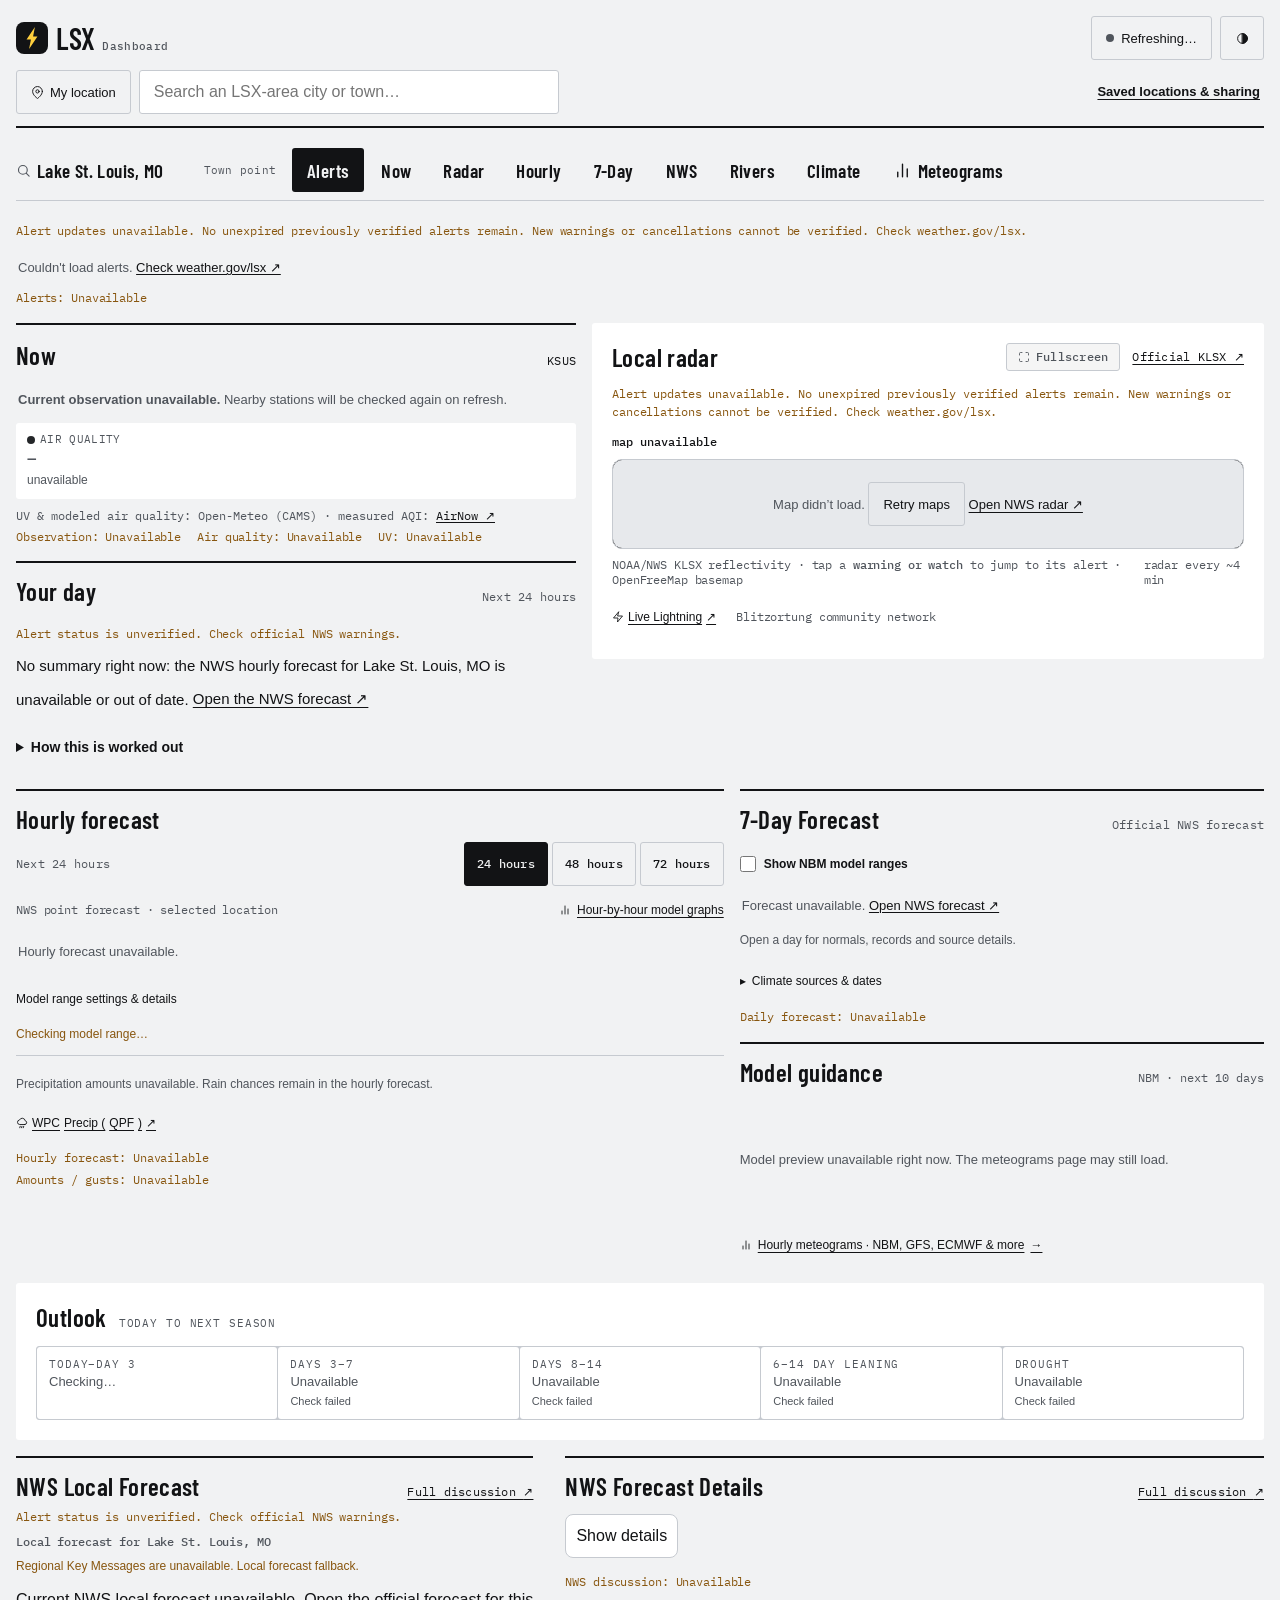
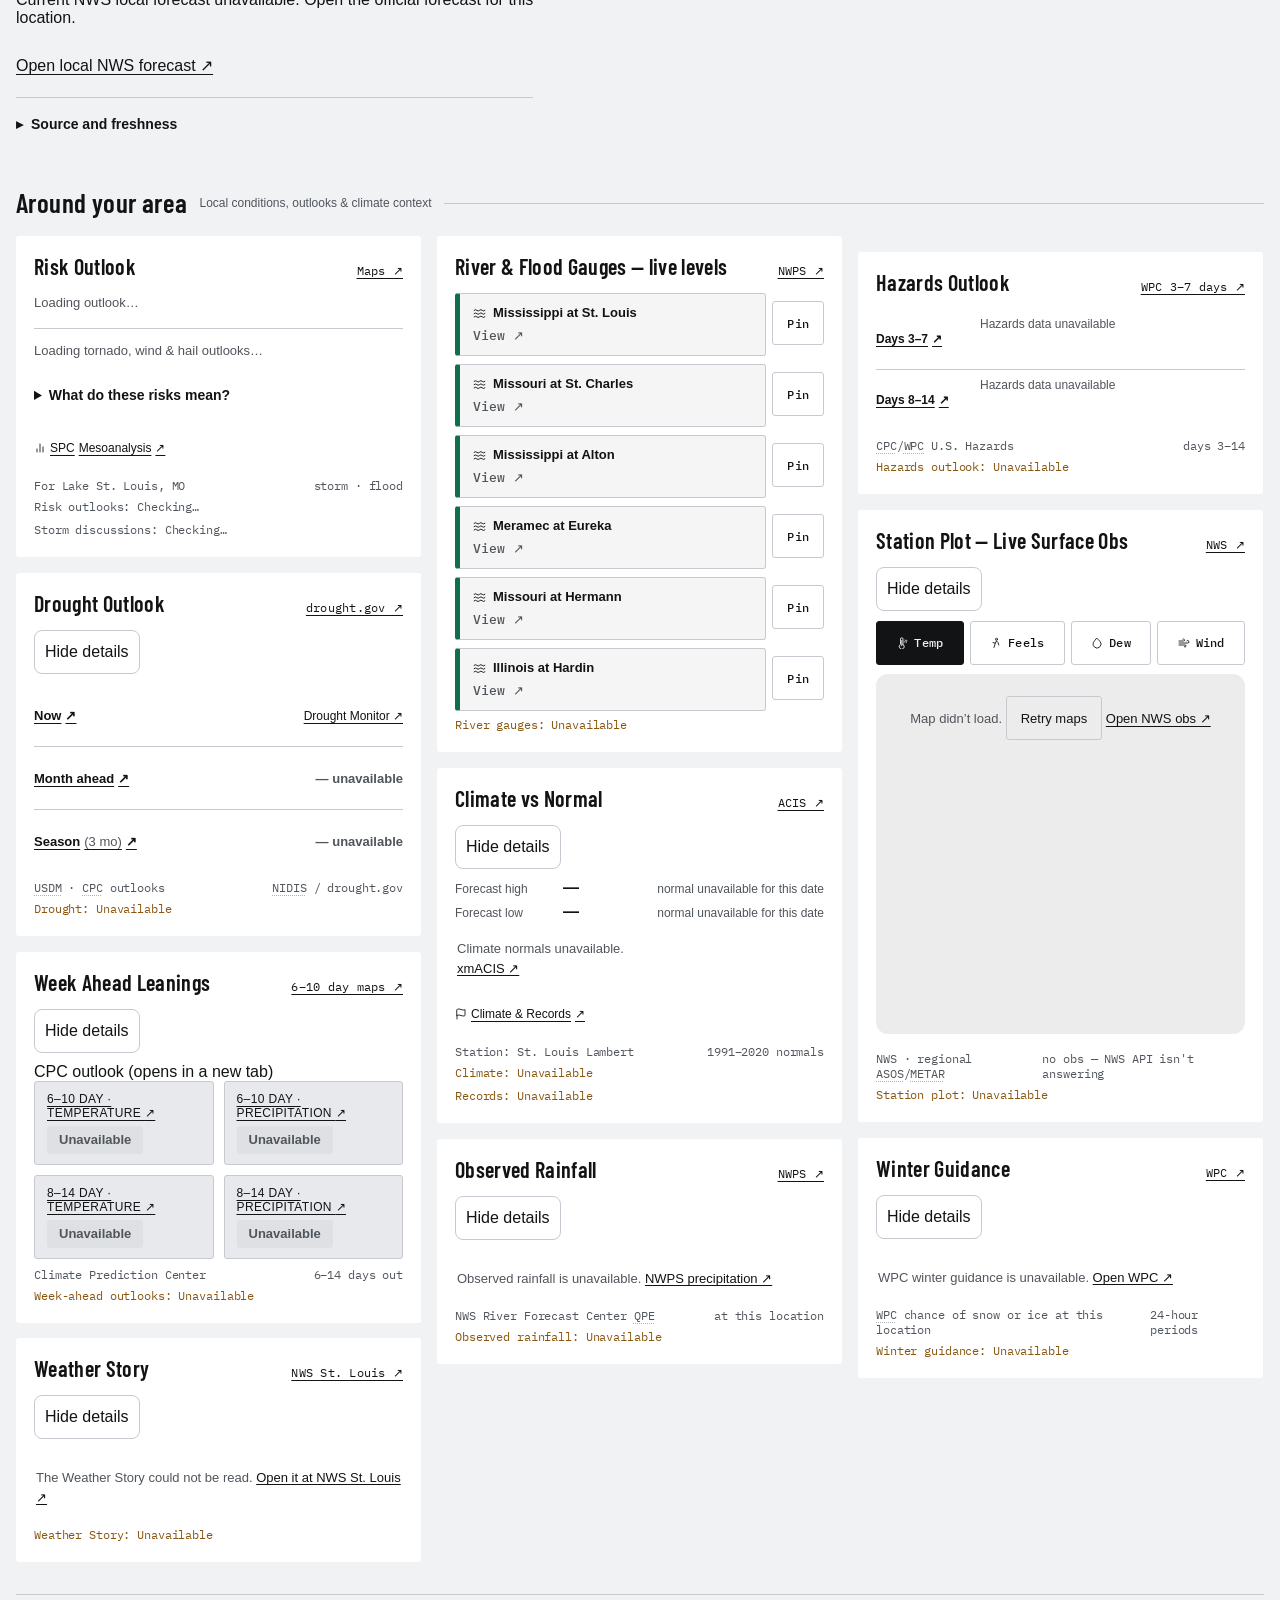
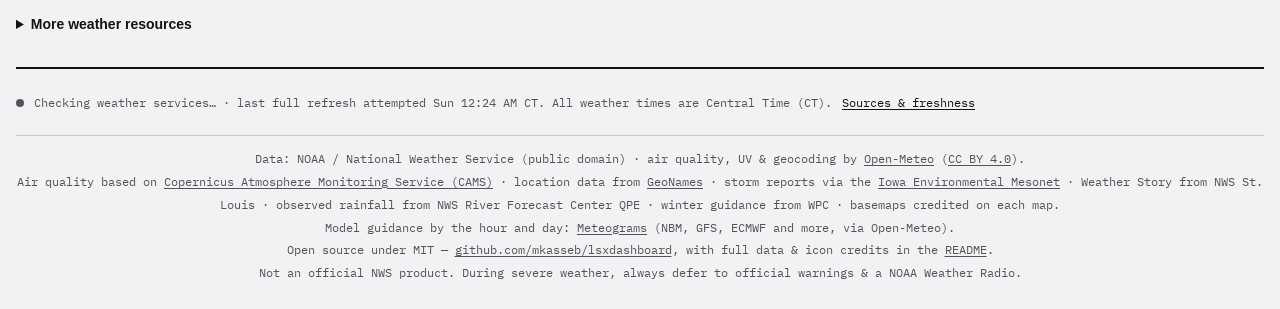
==== commit afea30d8: "Add a meteogram preview card under the 7-day A thumbnail of the NBM daily highs and lows that /meteo" ====
--- a/index.html
+++ b/index.html
@@ -57,7 +57,7 @@
 <link rel="preload" href="/assets/fonts/barlow-condensed-latin-600-normal.woff2" as="font" type="font/woff2" crossorigin>
 <link rel="preload" href="/assets/fonts/ibm-plex-mono-latin-400-normal.woff2" as="font" type="font/woff2" crossorigin>
 <link rel="preload" href="/assets/fonts/ibm-plex-mono-latin-500-normal.woff2" as="font" type="font/woff2" crossorigin>
-<link rel="stylesheet" href="/assets/dashboard.css?v=3e94b5677f64b474">
+<link rel="stylesheet" href="/assets/dashboard.css?v=84e7f12273c8920a">
 </head>
 <body>
 <!-- First focusable thing on the page, and deliberately ahead of the sprite so it stays that way.
@@ -402,7 +402,6 @@
   </section>
 <section class="card" id="forecastCard">
       <h2>7-Day Forecast <span class="forecast-primary-source">Official NWS forecast</span></h2>
-      <div class="mg-row mg-row-end"><a class="source-link mg-link" href="/meteograms" data-meteogram-link><svg class="ic" aria-hidden="true"><use href="#i-stats"/></svg>Compare model highs &amp; lows</a></div>
       <div class="daily" id="daily"><div class="loading">Loading forecast…</div></div>
       <p class="record-calendar-note">Open a day for normals, records and source details.</p>
       <details class="record-source" id="forecastRecordSource">
@@ -411,6 +410,17 @@
         <p class="record-station" id="forecastRecordStation">Daily records: station data unavailable</p>
         <div id="forecastRecordSourceBody">Station records load when this section approaches.</div>
       </details>
+    </section>
+<!-- A picture of the model guidance sells /meteograms better than its name does. The NBM daily
+     request waits until the card nears the screen (FEEDS.meteogram, deferred). The whole chart is
+     the link and opens the meteograms on the selected place. -->
+<section class="card mgp-card" id="meteogramCard" aria-labelledby="mgpTitle">
+      <div class="mgp-head"><h2 id="mgpTitle">Model guidance</h2><span class="mgp-scope">NBM · next 10 days</span></div>
+      <p class="sr" id="mgpSummary"></p>
+      <a class="mgp-link" href="/meteograms" data-meteogram-link>
+        <div class="mgp-chart" id="mgpChart" aria-hidden="true"><div class="loading">Model guidance loads as you scroll here…</div></div>
+        <span class="mgp-cta"><svg class="ic" aria-hidden="true"><use href="#i-stats"/></svg>Hourly meteograms · NBM, GFS, ECMWF &amp; more <span aria-hidden="true">→</span></span>
+      </a>
     </section>
 </div>
 <!-- One row from today to next season, filled by setOutlook() in dashboard-context.js from the
@@ -610,15 +620,15 @@
   integrity="sha384-tXYNKOHx4T02jMP7YYCtBxPIv1B5gaA5mcVPBzqMp6d7VzWzxJgI2aWF/nJLrQdS" crossorigin="anonymous"></script>
 <script src="/assets/weather-contracts.js?v=ad8b9553dc77bd53"></script>
 <script src="/assets/weather-core.js?v=98377ab63dc599e9"></script>
-<script src="/assets/weather-feeds.js?v=6923833a586b96ee"></script>
+<script src="/assets/weather-feeds.js?v=7b4bf4e803163059"></script>
 <script src="/assets/forecast-view.js?v=b6dd1f0e63226306"></script>
-<script src="/assets/dashboard-context.js?v=d8de4a6eb507a8a8"></script>
+<script src="/assets/dashboard-context.js?v=da4fd7733e135b95"></script>
 <script src="/assets/model-data.js?v=aa9f38687b71f14d" data-worker-src="/assets/model-worker.js?v=3df9c3b9bd2c3bc4"></script>
 <script src="/assets/forecast-range.js?v=805a652762f3d938"></script>
 <script src="/assets/hourly-range.js?v=ee1dec6e184d1f77"></script>
 <script src="/assets/radar-map.js?v=e4fd1e6f037120fd"></script>
 <script src="/assets/station-map.js?v=28a078d94c91ec8b"></script>
-<script src="/assets/map-runtime.js?v=37d7081bb6443f11"></script>
+<script src="/assets/map-runtime.js?v=8d7e24a8fb07a11b"></script>
 <script src="/assets/location-controls.js?v=81011e26324b271b"></script>
 <script src="/assets/saved-view.js?v=6eab124901607437"></script>
 <script src="/assets/climate-view.js?v=d7b1e797b55b32ce"></script>
--- a/assets/dashboard.css
+++ b/assets/dashboard.css
@@ -1841,10 +1841,33 @@
    the NWS hourly or 7-day forecast would want a second opinion, and carry the selected location. */
 .mg-row{display:flex;flex-wrap:wrap;align-items:center;justify-content:space-between;column-gap:12px;margin:-12px 0 4px}
 .mg-row .hourly-forecast-source{margin:0}
-.mg-row-end{justify-content:flex-end;margin:-8px 0 4px}
 .mg-link{font-size:var(--fs-sm);gap:6px}
 .jump a.jump-out{color:var(--accent);gap:6px;font-weight:600}
 .jump a.jump-out:hover,.jump a.jump-out:focus-visible{color:var(--accent)}
+/* Meteogram preview card. Bar colours follow /meteograms (warm highs, blue lows) so the thumbnail
+   looks like the page it opens. The chart is decoration inside one link; #mgpSummary carries the
+   numbers for screen readers. Under 1001px the planning grid is one column and the card simply
+   follows the 7-day; above it, Hourly spans both rows and the card fills the space under 7-day. */
+:root{--mgp-hi:#e9cf6a;--mgp-lo:#4a6fc7}
+:root[data-theme="light"]{--mgp-hi:#f0d36a;--mgp-lo:#3d63c4}
+@media(min-width:1001px){.planning-grid>#h24Card{grid-row:span 2}.planning-grid>#meteogramCard{grid-column:2}}
+.mgp-head{display:flex;align-items:baseline;justify-content:space-between;gap:12px;margin-bottom:8px}
+.mgp-head h2{margin:0}
+.mgp-scope{font-family:var(--fm);font-size:var(--fs-xs);color:var(--muted)}
+.mgp-link{display:block;color:inherit;text-decoration:none;border-radius:var(--r-md)}
+.mgp-link:focus-visible{outline:2px solid var(--accent);outline-offset:4px}
+.mgp-chart{min-height:128px;display:flex;align-items:center}
+.mgp-chart svg{display:block}
+.mgp-hi{fill:var(--mgp-hi);stroke:color-mix(in srgb,var(--mgp-hi) 60%,#000);stroke-width:.75}
+.mgp-lo{fill:var(--mgp-lo)}
+.mgp-v,.mgp-vl,.mgp-d{font-family:var(--fm);text-anchor:middle}
+.mgp-v{fill:var(--text);font-weight:600}
+.mgp-vl{fill:#fff;font-weight:600}
+.mgp-d{fill:var(--muted)}.mgp-today{fill:var(--text);font-weight:700}
+.mgp-cta{display:inline-flex;align-items:center;gap:6px;min-height:44px;color:var(--accent);font-size:var(--fs-sm);
+  text-decoration:underline;text-underline-offset:3px}
+.mgp-link:hover .mgp-hi,.mgp-link:focus-visible .mgp-hi{filter:brightness(1.08)}
+.lsx-active:not(.show-forecast) #meteogramCard{display:none}
 /* Phones keep every section link on one bar with nothing scrolled out of sight (the 390px contract
    in weather-stress-tests). The word would push the bar past that, so it goes icon-only there and
    keeps its name for screen readers; the Hourly and 7-Day cards still spell the link out. */
